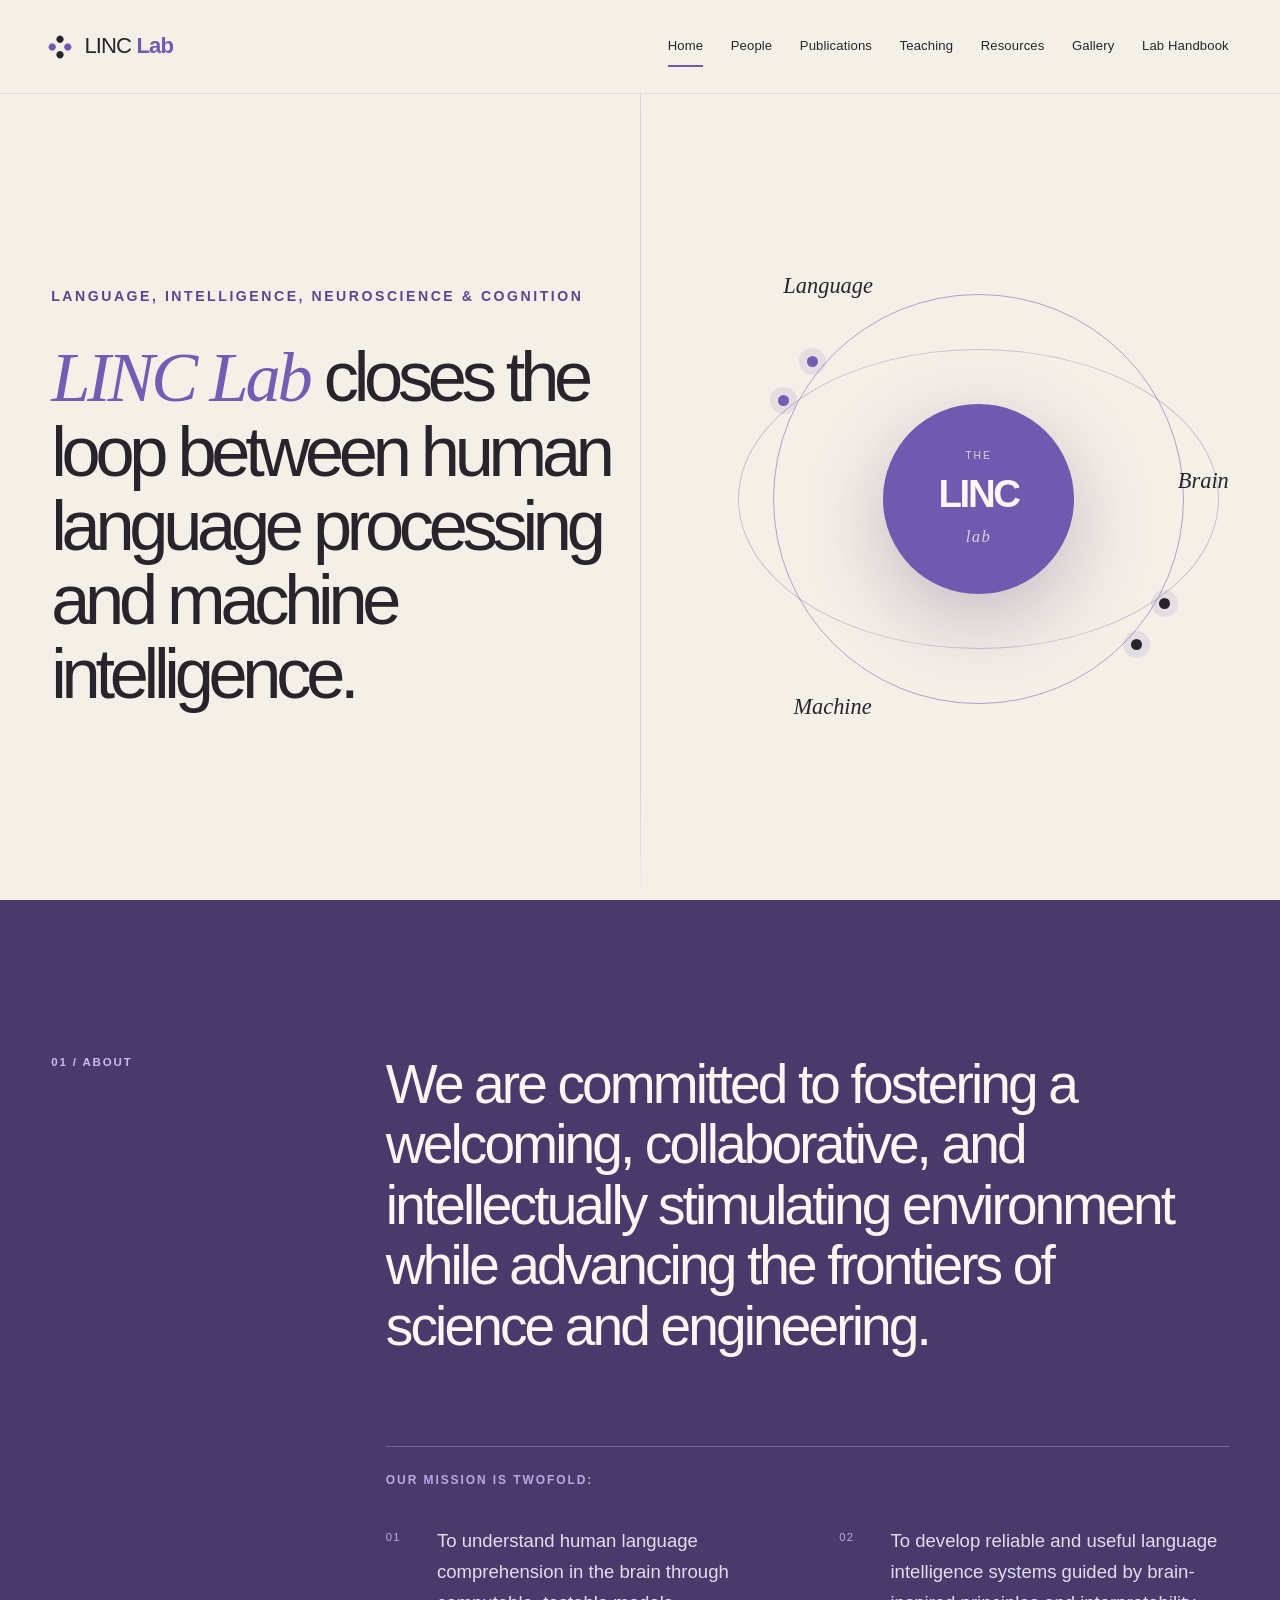
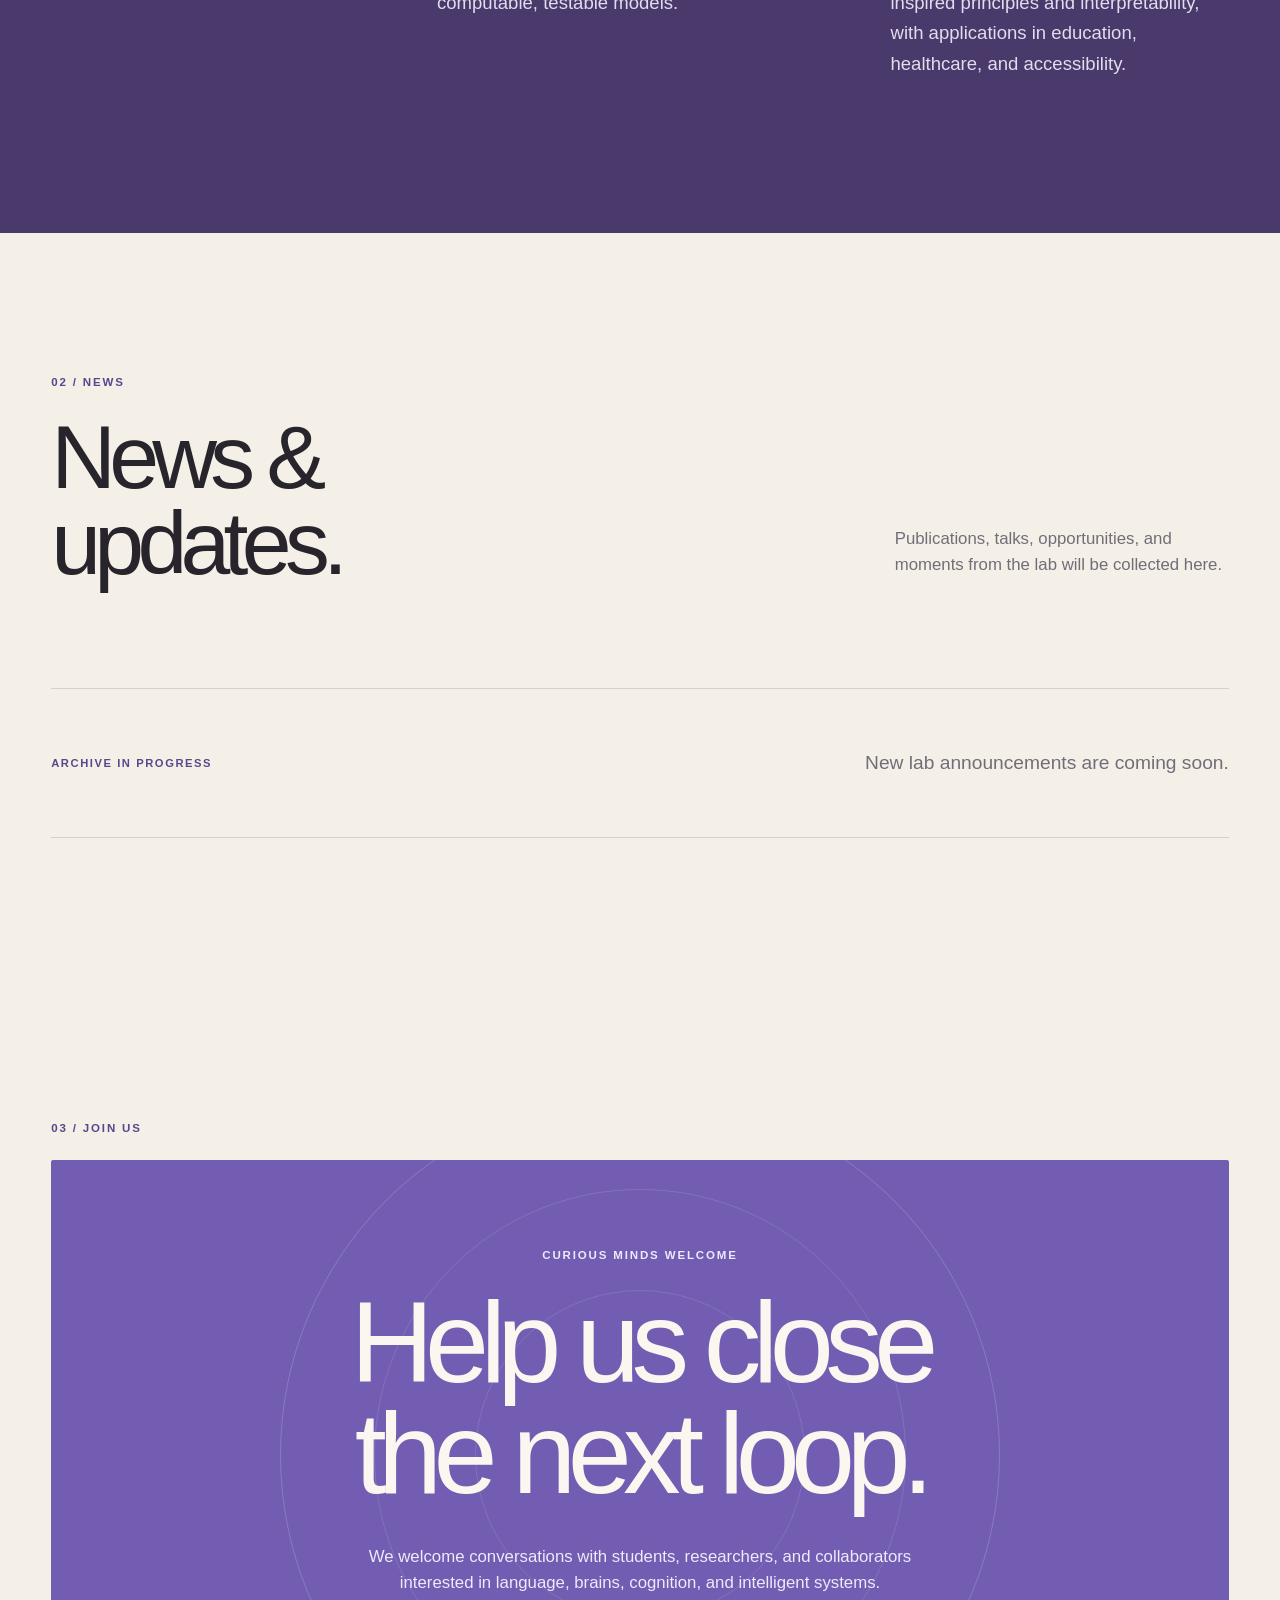
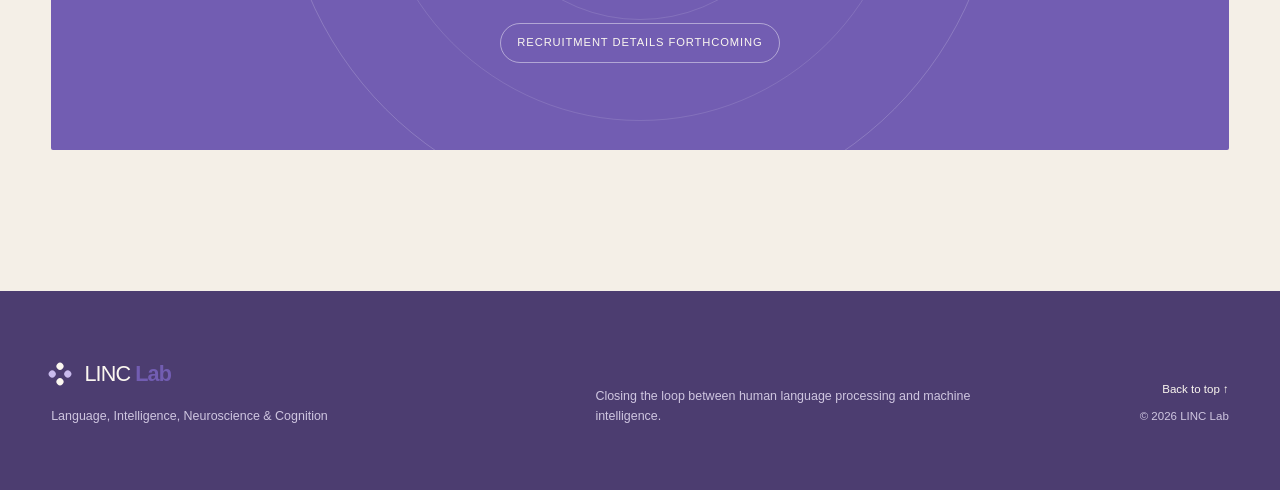
==== index.html @ 44dd1832 "Update navigation, handbook, and lab members" ====
<!doctype html>
<html lang="en" class="no-js">
  <head>
    <meta charset="UTF-8" />
    <meta name="viewport" content="width=device-width, initial-scale=1.0" />
    <meta name="description" content="LINC Lab connects human language processing, neuroscience, cognition, and machine intelligence." />
    <meta name="theme-color" content="#f4efe7" />
    <meta property="og:title" content="LINC Lab" />
    <meta property="og:description" content="Closing the loop between human language processing and machine intelligence." />
    <meta property="og:type" content="website" />
    <meta property="og:image" content="assets/og-linc-lab.png" />
    <meta name="twitter:card" content="summary_large_image" />
    <title>LINC Lab — Language, Intelligence, Neuroscience &amp; Cognition</title>
    <link rel="icon" href="assets/favicon.svg" type="image/svg+xml" />
    <link rel="stylesheet" href="styles.css" />
    <script>document.documentElement.classList.replace("no-js", "js");</script>
    <script src="script.js" defer></script>
  </head>
  <body>
    <a class="skip-link" href="#main">Skip to content</a>

    <header class="site-header" data-header data-theme="light">
      <a class="wordmark" href="index.html" aria-label="LINC Lab home">
        <span class="wordmark-mark" aria-hidden="true"><i></i><i></i><i></i><i></i></span>
        <span>LINC <b>Lab</b></span>
      </a>
      <button class="menu-toggle" type="button" aria-expanded="false" aria-controls="site-nav">
        <span class="sr-only">Toggle navigation</span><span></span><span></span>
      </button>
      <nav id="site-nav" class="site-nav" aria-label="Primary navigation">
        <a href="index.html" aria-current="page">Home</a>
        <a href="people.html">People</a>
        <a href="publications.html">Publications</a>
        <a href="teaching.html">Teaching</a>
        <a href="resources.html">Resources</a>
        <a href="gallery.html">Gallery</a>
        <a class="nav-handbook" href="handbook.html">Lab Handbook</a>
      </nav>
    </header>

    <main id="main" data-nav-theme="light">
      <section id="home" class="hero section-shell" aria-labelledby="hero-title">
        <div class="hero-copy reveal">
          <p class="eyebrow">Language, Intelligence, Neuroscience &amp; Cognition</p>
          <h1 id="hero-title" class="hero-statement">
            <span>LINC Lab</span> closes the loop between human language processing and machine intelligence.
          </h1>
        </div>
        <div class="loop-visual reveal" aria-label="Language, brain, and machine intelligence connected in a continuous loop">
          <div class="loop-orbit loop-orbit-a"></div>
          <div class="loop-orbit loop-orbit-b"></div>
          <div class="loop-core"><span>The</span><strong>LINC</strong><span class="loop-lab">lab</span></div>
          <p class="loop-label loop-language">Language</p>
          <p class="loop-label loop-brain">Brain</p>
          <p class="loop-label loop-machine">Machine</p>
        </div>
      </section>

      <section id="about" class="manifesto" data-nav-theme="dark">
        <div class="section-shell manifesto-grid reveal">
          <p class="section-index">01 / About</p>
          <div class="manifesto-content">
            <p class="display-copy">
              We are committed to fostering a welcoming, collaborative, and intellectually stimulating environment while advancing the frontiers of science and engineering.
            </p>
            <div class="mission-block">
              <p class="mission-kicker">Our mission is twofold:</p>
              <ol class="mission-grid">
                <li><span>01</span><p>To understand human language comprehension in the brain through computable, testable models.</p></li>
                <li><span>02</span><p>To develop reliable and useful language intelligence systems guided by brain-inspired principles and interpretability, with applications in education, healthcare, and accessibility.</p></li>
              </ol>
            </div>
          </div>
        </div>
      </section>

      <section id="news" class="news section-shell" aria-labelledby="news-title">
        <div class="section-heading reveal">
          <div><p class="section-index">02 / News</p><h2 id="news-title">News &amp;<br />updates.</h2></div>
          <p class="section-summary">Publications, talks, opportunities, and moments from the lab will be collected here.</p>
        </div>
        <div class="news-empty reveal">
          <span class="news-status">Archive in progress</span>
          <p>New lab announcements are coming soon.</p>
        </div>
      </section>

      <section id="join" class="join section-shell reveal" aria-labelledby="join-title">
        <p class="section-index">03 / Join us</p>
        <div class="join-panel">
          <div class="join-orbit" aria-hidden="true"></div>
          <p class="eyebrow">Curious minds welcome</p>
          <h2 id="join-title">Help us close<br />the next loop.</h2>
          <p>We welcome conversations with students, researchers, and collaborators interested in language, brains, cognition, and intelligent systems.</p>
          <span class="availability">Recruitment details forthcoming</span>
        </div>
      </section>
    </main>

    <footer class="site-footer" data-nav-theme="dark">
      <div class="section-shell footer-grid">
        <div>
          <a class="wordmark wordmark-footer" href="index.html"><span class="wordmark-mark" aria-hidden="true"><i></i><i></i><i></i><i></i></span><span>LINC <b>Lab</b></span></a>
          <p>Language, Intelligence, Neuroscience &amp; Cognition</p>
        </div>
        <p class="footer-statement">Closing the loop between human language processing and machine intelligence.</p>
        <div class="footer-meta"><a href="#main">Back to top ↑</a><span>© <span id="year"></span> LINC Lab</span></div>
      </div>
    </footer>
  </body>
</html>
---- styles.css ----
:root {
  --paper: #f4efe7;
  --paper-deep: #e8ded1;
  --ink: #28242c;
  --muted: #726d79;
  --terracotta: #725db2;
  --terracotta-dark: #59478d;
  --apricot: #c9bbed;
  --clay: #9b88ce;
  --espresso: #4c3d70;
  --violet: #6f5ab0;
  --violet-deep: #493a6b;
  --violet-soft: #b9a8e2;
  --cream: #fbf7f0;
  --line: rgba(76, 61, 112, 0.18);
  --font-sans: "Aptos", "Segoe UI", "Helvetica Neue", Arial, sans-serif;
  --font-display: "Aptos Display", "Segoe UI", "Helvetica Neue", Arial, sans-serif;
  --font-serif: Iowan Old Style, Baskerville, "Times New Roman", serif;
  --max-width: 1320px;
  --pad: clamp(1.25rem, 4vw, 4rem);
}

* { box-sizing: border-box; }
html { scroll-behavior: smooth; }
body {
  margin: 0;
  background: var(--paper);
  color: var(--ink);
  font-family: var(--font-sans);
  font-size: 16px;
  line-height: 1.55;
  -webkit-font-smoothing: antialiased;
}
body.menu-open { overflow: hidden; }
a { color: inherit; text-decoration: none; }
button { font: inherit; }
img { display: block; max-width: 100%; }
.sr-only {
  position: absolute;
  width: 1px;
  height: 1px;
  padding: 0;
  margin: -1px;
  overflow: hidden;
  clip: rect(0, 0, 0, 0);
  white-space: nowrap;
  border: 0;
}
.skip-link {
  position: fixed;
  top: 0.75rem;
  left: 0.75rem;
  z-index: 100;
  padding: 0.7rem 1rem;
  background: var(--ink);
  color: var(--cream);
  transform: translateY(-150%);
  transition: transform 180ms ease;
}
.skip-link:focus { transform: translateY(0); }
.section-shell {
  width: min(100%, var(--max-width));
  margin-inline: auto;
  padding-inline: var(--pad);
}

.site-header {
  position: fixed;
  inset: 0 0 auto;
  z-index: 50;
  display: flex;
  align-items: center;
  justify-content: space-between;
  height: 82px;
  padding-inline: var(--pad);
  transition: background 250ms ease, border-color 250ms ease, height 250ms ease;
  border-bottom: 1px solid transparent;
}
.site-header.scrolled {
  height: 68px;
  background: rgba(244, 239, 231, 0.92);
  border-color: var(--line);
  backdrop-filter: blur(18px);
}
.wordmark {
  display: inline-flex;
  align-items: center;
  gap: 0.95rem;
  font-family: var(--font-display);
  font-size: 1.35rem;
  letter-spacing: -0.04em;
}
.wordmark b { color: var(--terracotta); font-weight: 600; }
.wordmark-mark {
  display: grid;
  grid-template-columns: repeat(2, 7px);
  grid-template-rows: repeat(2, 7px);
  gap: 4px;
  transform: rotate(45deg);
}
.wordmark-mark i { display: block; border-radius: 50%; background: var(--ink); }
.wordmark-mark i:nth-child(2), .wordmark-mark i:nth-child(3) { background: var(--terracotta); }
.site-nav { display: flex; align-items: center; gap: clamp(1.5rem, 3vw, 3rem); }
.site-nav a {
  position: relative;
  font-size: 0.82rem;
  font-weight: 500;
  letter-spacing: 0.05em;
}
.site-nav a::after {
  content: "";
  position: absolute;
  right: 0;
  bottom: -0.35rem;
  left: 0;
  height: 1px;
  background: var(--terracotta);
  transform: scaleX(0);
  transform-origin: right;
  transition: transform 220ms ease;
}
.site-nav a:hover::after, .site-nav a:focus-visible::after { transform: scaleX(1); transform-origin: left; }
.menu-toggle { display: none; }

.hero {
  position: relative;
  min-height: min(940px, 100svh);
  padding-top: clamp(9rem, 18vh, 12rem);
  padding-bottom: 4rem;
  display: grid;
  grid-template-columns: minmax(0, 1.08fr) minmax(340px, 0.92fr);
  grid-template-rows: 1fr;
  column-gap: clamp(3rem, 7vw, 8rem);
  align-items: center;
  overflow: hidden;
}
.hero::before {
  content: "";
  position: absolute;
  inset: 0 auto 0 50%;
  width: 1px;
  background: linear-gradient(transparent, var(--line) 14%, var(--line) 86%, transparent);
}
.eyebrow, .section-index {
  margin: 0 0 1.5rem;
  color: var(--terracotta-dark);
  font-family: var(--font-display);
  font-size: 0.72rem;
  font-weight: 600;
  letter-spacing: 0.16em;
  line-height: 1.4;
  text-transform: uppercase;
}
.hero h1, .section-heading h2, .join h2 {
  margin: 0;
  font-family: var(--font-display);
  font-weight: 500;
  letter-spacing: -0.075em;
  line-height: 0.96;
}
.hero .eyebrow {
  max-width: 760px;
  margin-bottom: 2.1rem;
  font-size: clamp(0.82rem, 1.1vw, 0.98rem);
  letter-spacing: 0.18em;
}
.hero h1 {
  max-width: 780px;
  font-size: clamp(2.8rem, 5.5vw, 5.6rem);
  line-height: 1.05;
}
.hero h1 span {
  color: var(--terracotta);
  font-family: var(--font-serif);
  font-weight: 400;
  font-style: italic;
  letter-spacing: -0.045em;
}
.button {
  display: inline-flex;
  align-items: center;
  justify-content: center;
  min-height: 52px;
  padding: 0.85rem 1.35rem;
  border-radius: 100px;
  font-size: 0.84rem;
  font-weight: 600;
  transition: transform 200ms ease, background 200ms ease;
}
.button-primary { background: var(--ink); color: var(--cream); }
.button-primary:hover { background: var(--terracotta-dark); transform: translateY(-2px); }

.loop-visual {
  position: relative;
  aspect-ratio: 1;
  width: min(100%, 570px);
  justify-self: center;
}
.loop-orbit {
  position: absolute;
  inset: 9%;
  border: 1px solid rgba(140, 64, 41, 0.45);
  border-radius: 50%;
}
.loop-orbit-a { border-color: rgba(111, 90, 176, 0.52); animation: orbit-a 18s linear infinite; }
.loop-orbit-b { inset: 20% 2%; border-color: rgba(89, 71, 141, 0.28); animation: orbit-b 22s linear infinite; }
.loop-orbit::before, .loop-orbit::after {
  content: "";
  position: absolute;
  width: 11px;
  height: 11px;
  border-radius: 50%;
  background: var(--terracotta);
  box-shadow: 0 0 0 8px rgba(114, 93, 178, 0.12);
}
.loop-orbit::before { top: 15%; left: 8%; }
.loop-orbit::after { right: 10%; bottom: 13%; background: var(--ink); }
.loop-core {
  position: absolute;
  inset: 31%;
  z-index: 2;
  display: flex;
  flex-direction: column;
  align-items: center;
  justify-content: center;
  border-radius: 50%;
  background: var(--violet);
  color: var(--cream);
  box-shadow: 0 25px 80px rgba(75, 57, 116, 0.28);
}
.loop-core span { font-size: 0.65rem; letter-spacing: 0.18em; text-transform: uppercase; opacity: 0.75; }
.loop-core strong { font-family: var(--font-display); font-size: clamp(1.5rem, 3vw, 2.6rem); letter-spacing: -0.06em; }
.loop-core .loop-lab { font-family: var(--font-serif); font-size: clamp(0.8rem, 1.4vw, 1.05rem); font-style: italic; letter-spacing: 0.08em; text-transform: none; }
.loop-label { position: absolute; margin: 0; font-family: var(--font-serif); font-style: italic; font-size: clamp(1rem, 1.8vw, 1.4rem); }
.loop-language { top: 4%; left: 11%; }
.loop-brain { right: 0; top: 43%; }
.loop-machine { bottom: 5%; left: 13%; }
@keyframes orbit-a { to { transform: rotate(360deg); } }
@keyframes orbit-b { from { transform: rotate(40deg); } to { transform: rotate(-320deg); } }

.manifesto { padding-block: clamp(7rem, 12vw, 12rem); background: var(--violet-deep); color: var(--cream); }
.manifesto-grid { display: grid; grid-template-columns: minmax(170px, 0.34fr) 1fr; gap: 3rem; }
.manifesto .section-index { color: var(--apricot); }
.display-copy {
  max-width: 1080px;
  margin: 0;
  font-family: var(--font-display);
  font-size: clamp(2.2rem, 4.3vw, 4.35rem);
  font-weight: 400;
  letter-spacing: -0.052em;
  line-height: 1.1;
}
.mission-block {
  max-width: 1080px;
  margin-top: clamp(4rem, 7vw, 6.5rem);
  padding-top: 1.5rem;
  border-top: 1px solid rgba(251, 247, 240, 0.24);
}
.mission-kicker {
  margin: 0 0 2.3rem;
  color: var(--violet-soft);
  font-size: 0.75rem;
  font-weight: 600;
  letter-spacing: 0.16em;
  text-transform: uppercase;
}
.mission-grid {
  display: grid;
  grid-template-columns: repeat(2, minmax(0, 1fr));
  gap: clamp(2rem, 5vw, 5.5rem);
  margin: 0;
  padding: 0;
  list-style: none;
}
.mission-grid li { display: grid; grid-template-columns: 2.5rem 1fr; gap: 0.7rem; align-items: start; }
.mission-grid li > span { padding-top: 0.15rem; color: var(--violet-soft); font-size: 0.7rem; letter-spacing: 0.12em; }
.mission-grid p { margin: 0; color: #e2dced; font-size: clamp(1rem, 1.45vw, 1.22rem); line-height: 1.65; }

.research { padding-block: clamp(7rem, 11vw, 11rem); }
.section-heading {
  display: grid;
  grid-template-columns: 1fr minmax(280px, 0.42fr);
  gap: 3rem;
  align-items: end;
  margin-bottom: clamp(4rem, 8vw, 7rem);
}
.section-heading h2 { font-size: clamp(3.4rem, 7vw, 7rem); }
.section-summary { max-width: 430px; margin: 0 0 0.5rem; color: var(--muted); font-size: 1.05rem; }
.research-list { border-top: 1px solid var(--line); }
.research-item {
  display: grid;
  grid-template-columns: 50px minmax(150px, 0.42fr) 1fr;
  gap: clamp(1rem, 4vw, 4rem);
  min-height: 280px;
  padding-block: 3.2rem;
  border-bottom: 1px solid var(--line);
  align-items: center;
}
.research-number { align-self: start; color: var(--terracotta-dark); font-size: 0.68rem; }
.research-item h3 { margin: 0 0 1rem; font: 500 clamp(1.8rem, 3.5vw, 3.4rem)/1.1 var(--font-display); letter-spacing: -0.05em; }
.research-item p { max-width: 570px; margin: 0; color: var(--muted); font-size: 1rem; }
.research-item ul { display: flex; flex-wrap: wrap; gap: 0.55rem; margin: 1.5rem 0 0; padding: 0; list-style: none; }
.research-item li { padding: 0.5rem 0.75rem; border: 1px solid var(--line); border-radius: 100px; color: var(--muted); font-size: 0.72rem; }
.research-symbol { position: relative; width: 145px; aspect-ratio: 1; }
.research-symbol i { position: absolute; display: block; }
.symbol-language i { left: 18%; width: 64%; height: 23%; border: 1px solid var(--terracotta); border-radius: 100%; }
.symbol-language i:nth-child(1) { top: 14%; }
.symbol-language i:nth-child(2) { top: 39%; transform: translateX(14%); border-color: var(--ink); }
.symbol-language i:nth-child(3) { top: 64%; transform: translateX(-8%); border-color: var(--clay); }
.symbol-brain i { border: 1px solid var(--terracotta); border-radius: 50%; }
.symbol-brain i:nth-child(1) { inset: 12% 31%; }
.symbol-brain i:nth-child(2) { inset: 31% 12%; border-color: var(--ink); }
.symbol-brain i:nth-child(3) { inset: 20%; border-color: var(--clay); transform: rotate(45deg); }
.symbol-machine i { width: 15px; height: 15px; background: var(--terracotta); border-radius: 50%; box-shadow: 0 0 0 8px rgba(114, 93, 178, 0.12); }
.symbol-machine i:nth-child(1) { top: 14%; left: 43%; }
.symbol-machine i:nth-child(2) { left: 15%; bottom: 21%; background: var(--ink); }
.symbol-machine i:nth-child(3) { right: 13%; bottom: 14%; background: var(--clay); }
.symbol-machine::before, .symbol-machine::after { content: ""; position: absolute; height: 1px; width: 67%; top: 49%; left: 17%; background: var(--line); transform: rotate(55deg); }
.symbol-machine::after { transform: rotate(-57deg); }

.people { padding-block: clamp(7rem, 11vw, 11rem); background: var(--espresso); color: var(--cream); }
.section-heading-light .section-index { color: var(--apricot); }
.section-heading-light .section-summary { color: #d1c8e3; }
.member-groups { display: grid; gap: clamp(4.5rem, 8vw, 7.5rem); }
.member-group-heading {
  display: flex;
  align-items: baseline;
  justify-content: space-between;
  margin-bottom: 1.5rem;
  padding-bottom: 0.9rem;
  border-bottom: 1px solid rgba(251,247,240,0.22);
}
.member-group-heading h3 {
  margin: 0;
  font: 500 clamp(1.5rem, 2.7vw, 2.3rem)/1.1 var(--font-display);
  letter-spacing: -0.045em;
}
.member-group-heading span {
  color: var(--apricot);
  font-size: 0.68rem;
  letter-spacing: 0.14em;
}
.member-grid { display: grid; grid-template-columns: repeat(12, 1fr); gap: clamp(1rem, 2vw, 1.8rem); }
.member-card { grid-column: span 4; min-width: 0; }
.member-image {
  position: relative;
  aspect-ratio: 4 / 5;
  overflow: hidden;
  background: #5c4d7c;
}
.member-image::after { content: ""; position: absolute; inset: 0; background: linear-gradient(180deg, transparent 65%, rgba(47, 35, 70, 0.34)); pointer-events: none; }
.member-image img { width: 100%; height: 100%; object-fit: cover; filter: saturate(0.72) sepia(0.09); transition: transform 550ms cubic-bezier(.2,.7,.2,1), filter 350ms ease; }
.member-card:hover img { transform: scale(1.025); filter: saturate(0.92); }
.member-info { display: grid; grid-template-columns: 1fr auto; gap: 1rem; align-items: start; padding: 1.2rem 0 2rem; border-bottom: 1px solid rgba(251,247,240,0.18); }
.member-info h3 { margin: 0; font: 500 clamp(1.3rem, 2.2vw, 1.8rem)/1.2 var(--font-display); letter-spacing: -0.04em; }
.member-info p { margin: 0.3rem 0 0; color: #d1c8e3; font-size: 0.78rem; }
.profile-link {
  display: grid;
  place-items: center;
  width: 38px;
  height: 38px;
  border: 1px solid rgba(251,247,240,0.32);
  border-radius: 50%;
  color: var(--apricot);
  transition: background 200ms ease, color 200ms ease, transform 200ms ease;
}
.profile-link:hover { background: var(--cream); color: var(--espresso); transform: translateY(-2px); }
.profile-status { align-self: center; color: #b0a3c8; font-size: 0.62rem; letter-spacing: 0.08em; text-transform: uppercase; }
.noscript-note { margin: 2rem 0 0; color: #d1c8e3; }

.join { padding-block: clamp(7rem, 11vw, 11rem); }
.join-panel {
  position: relative;
  min-height: 590px;
  display: flex;
  flex-direction: column;
  align-items: center;
  justify-content: center;
  overflow: hidden;
  padding: 4rem var(--pad);
  border-radius: 2px;
  background: var(--terracotta);
  color: var(--cream);
  text-align: center;
}
.join-panel .eyebrow { color: #eee9fb; }
.join h2 { position: relative; z-index: 1; font-size: clamp(4rem, 9vw, 8.5rem); }
.join-panel > p:not(.eyebrow) { position: relative; z-index: 1; max-width: 610px; margin: 2.2rem 0 1.7rem; color: #eee9fb; font-size: 1.05rem; }
.availability { position: relative; z-index: 1; padding: 0.65rem 1rem; border: 1px solid rgba(255,255,255,0.45); border-radius: 100px; font-size: 0.7rem; letter-spacing: 0.08em; text-transform: uppercase; }
.join-orbit { position: absolute; width: min(74vw, 720px); aspect-ratio: 1; border: 1px solid rgba(255,255,255,0.18); border-radius: 50%; }
.join-orbit::before, .join-orbit::after { content: ""; position: absolute; border: 1px solid rgba(255,255,255,0.12); border-radius: 50%; }
.join-orbit::before { inset: 13%; }
.join-orbit::after { inset: 27%; }

.site-footer { padding-block: 4rem; background: var(--espresso); color: var(--cream); }
.footer-grid { display: grid; grid-template-columns: 1fr 1fr auto; gap: 3rem; align-items: end; }
.wordmark-footer { margin-bottom: 1rem; }
.wordmark-footer .wordmark-mark i { background: var(--cream); }
.wordmark-footer .wordmark-mark i:nth-child(2), .wordmark-footer .wordmark-mark i:nth-child(3) { background: var(--apricot); }
.footer-grid p { margin: 0; color: #cfc6e0; font-size: 0.78rem; }
.footer-statement { max-width: 390px; }
.footer-meta { display: flex; flex-direction: column; gap: 0.55rem; align-items: flex-end; color: #cfc6e0; font-size: 0.72rem; }
.footer-meta a { color: var(--cream); }

.js .reveal { opacity: 0; transform: translateY(28px); transition: opacity 700ms ease, transform 700ms cubic-bezier(.2,.7,.2,1); }
.js .reveal.visible { opacity: 1; transform: translateY(0); }

@media (max-width: 960px) {
  .hero { grid-template-columns: 1fr; grid-template-rows: auto auto; gap: 3rem; min-height: auto; padding-top: 9rem; }
  .hero::before { display: none; }
  .loop-visual { width: min(80vw, 540px); }
  .manifesto-grid { grid-template-columns: 1fr; }
  .section-heading { grid-template-columns: 1fr; align-items: start; }
  .research-item { grid-template-columns: 40px 145px 1fr; }
  .member-card { grid-column: span 6; }
  .footer-grid { grid-template-columns: 1fr 1fr; }
  .footer-meta { grid-column: 2; }
}

@media (max-width: 700px) {
  .site-header { height: 68px; }
  .menu-toggle {
    z-index: 3;
    display: flex;
    flex-direction: column;
    justify-content: center;
    gap: 6px;
    width: 42px;
    height: 42px;
    padding: 0;
    border: 0;
    background: transparent;
  }
  .menu-toggle > span:not(.sr-only) { display: block; width: 23px; height: 1px; margin-inline: auto; background: currentColor; transition: transform 220ms ease; }
  .menu-toggle[aria-expanded="true"] > span:nth-child(2) { transform: translateY(3.5px) rotate(45deg); }
  .menu-toggle[aria-expanded="true"] > span:nth-child(3) { transform: translateY(-3.5px) rotate(-45deg); }
  .site-nav {
    position: fixed;
    inset: 0;
    display: flex;
    flex-direction: column;
    align-items: flex-start;
    justify-content: center;
    gap: 1.2rem;
    padding: 5rem var(--pad);
    background: var(--paper);
    transform: translateY(-105%);
    transition: transform 300ms cubic-bezier(.2,.7,.2,1);
  }
  .site-nav.open { transform: translateY(0); }
  .site-nav a { font: 500 clamp(2.7rem, 13vw, 4.5rem)/1 var(--font-display); letter-spacing: -0.06em; }
  .hero h1 { font-size: clamp(2.6rem, 11vw, 4.7rem); }
  .loop-visual { width: 92vw; transform: translateX(-4vw); }
  .display-copy { font-size: clamp(2.35rem, 11vw, 4rem); }
  .mission-grid { grid-template-columns: 1fr; }
  .section-heading h2 { font-size: clamp(3.1rem, 14vw, 5rem); }
  .research-item { grid-template-columns: 34px 1fr; padding-block: 2.5rem; }
  .research-symbol { grid-column: 2; width: 110px; }
  .research-item > div:last-child { grid-column: 2; }
  .member-card { grid-column: span 12; }
  .join-panel { min-height: 520px; margin-inline: calc(var(--pad) * -0.35); }
  .join h2 { font-size: clamp(3.5rem, 17vw, 6rem); }
  .footer-grid { grid-template-columns: 1fr; align-items: start; }
  .footer-meta { grid-column: 1; align-items: flex-start; }
}

@media (prefers-reduced-motion: reduce) {
  html { scroll-behavior: auto; }
  *, *::before, *::after { animation-duration: 0.01ms !important; animation-iteration-count: 1 !important; transition-duration: 0.01ms !important; }
  .reveal { opacity: 1; transform: none; }
}

/* Multi-page navigation and inner pages */
.site-header {
  --header-surface: rgba(244, 239, 231, 0.86);
  --header-surface-solid: var(--paper);
  --header-text: var(--ink);
  --header-accent: var(--violet);
  height: 94px;
  background: var(--header-surface);
  color: var(--header-text);
  border-bottom: 1px solid rgba(76, 61, 112, 0.1);
  backdrop-filter: blur(18px) saturate(1.12);
  -webkit-backdrop-filter: blur(18px) saturate(1.12);
}
.site-header.scrolled {
  height: 78px;
  background: color-mix(in srgb, var(--header-surface-solid) 94%, transparent);
  border-color: rgba(76, 61, 112, 0.15);
}
.site-header[data-theme="dark"] {
  --header-surface: rgba(73, 58, 107, 0.88);
  --header-surface-solid: var(--violet-deep);
  --header-text: var(--cream);
  --header-accent: var(--violet-soft);
  border-color: rgba(251, 247, 240, 0.14);
}
.site-header[data-theme="dark"].scrolled {
  border-color: rgba(251, 247, 240, 0.18);
}
.site-header .wordmark { flex: 0 0 auto; color: var(--header-text); font-size: 1.38rem; }
.site-header .wordmark b { color: var(--header-accent); }
.site-header .wordmark-mark i { background: var(--header-text); }
.site-header .wordmark-mark i:nth-child(2),
.site-header .wordmark-mark i:nth-child(3) { background: var(--header-accent); }
.site-header .site-nav { gap: clamp(1.25rem, 2.15vw, 2.6rem); }
.site-header .site-nav a {
  padding: 1.05rem 0;
  color: var(--header-text);
  font-size: clamp(0.82rem, 1vw, 1rem);
  font-weight: 500;
  letter-spacing: 0.01em;
  white-space: nowrap;
}
.site-header .site-nav a::after {
  bottom: 0.42rem;
  height: 2px;
  background: var(--header-accent);
}
.site-header .site-nav a[aria-current="page"]::after { transform: scaleX(1); }
.site-header .site-nav .nav-handbook {
  margin-left: 0;
  padding-left: 0;
  border: 0;
  color: var(--header-text);
}

.news { padding-block: clamp(7rem, 11vw, 11rem); }
.news-empty,
.page-empty {
  display: flex;
  align-items: center;
  justify-content: space-between;
  gap: 2rem;
  min-height: 150px;
  padding: 2.2rem 0;
  border-top: 1px solid var(--line);
  border-bottom: 1px solid var(--line);
}
.news-empty p,
.page-empty p { max-width: 520px; margin: 0; color: var(--muted); font-size: clamp(1rem, 1.5vw, 1.2rem); }
.news-status,
.page-empty > span {
  color: var(--terracotta-dark);
  font-size: 0.7rem;
  font-weight: 600;
  letter-spacing: 0.14em;
  text-transform: uppercase;
}

.inner-page {
  min-height: calc(100svh - 250px);
  padding-top: 94px;
  background: var(--paper);
}
.page-hero {
  padding-top: clamp(6.5rem, 10vw, 10rem);
  padding-bottom: clamp(4.5rem, 7vw, 7rem);
  text-align: center;
}
.page-kicker {
  margin: 0 0 1.4rem;
  color: var(--terracotta-dark);
  font-size: 0.7rem;
  font-weight: 600;
  letter-spacing: 0.16em;
  text-transform: uppercase;
}
.page-hero h1,
.subpage-heading h2 {
  margin: 0;
  font-family: var(--font-display);
  font-weight: 400;
  letter-spacing: -0.065em;
  line-height: 1;
}
.page-hero h1 { font-size: clamp(3.8rem, 7.5vw, 7.4rem); }
.page-hero > p:last-child { max-width: 680px; margin: 2rem auto 0; color: var(--muted); font-size: clamp(1rem, 1.45vw, 1.2rem); }
.placeholder-section { min-height: 390px; padding-bottom: clamp(7rem, 11vw, 11rem); }

.people-section { padding-bottom: clamp(7rem, 10vw, 10rem); }
.people-card-grid { display: grid; grid-template-columns: repeat(3, minmax(0, 1fr)); gap: clamp(1.25rem, 2.4vw, 2.5rem); }
.person-card {
  display: flex;
  flex-direction: column;
  min-height: 570px;
  padding: clamp(2.4rem, 3.5vw, 3.8rem) clamp(1.5rem, 2.6vw, 2.8rem);
  background: #fff;
  border: 1px solid rgba(76, 61, 112, 0.08);
  box-shadow: 0 18px 45px rgba(46, 36, 66, 0.055);
  text-align: center;
}
.person-portrait {
  width: clamp(145px, 13vw, 180px);
  aspect-ratio: 4 / 5;
  margin: 0 auto 2.4rem;
  padding: 6px;
  overflow: hidden;
  border: 1px solid rgba(76, 61, 112, 0.14);
  background: #f1eef6;
}
.person-portrait img { width: 100%; height: 100%; object-fit: cover; filter: saturate(0.82); transition: transform 400ms ease, filter 250ms ease; }
.person-card:hover .person-portrait img { transform: scale(1.025); filter: saturate(1); }
.person-body { display: flex; flex: 1; flex-direction: column; align-items: center; }
.person-body h3 { margin: 0; font: 600 clamp(1.35rem, 2vw, 1.75rem)/1.2 var(--font-display); letter-spacing: -0.035em; }
.person-body h3 a:hover { color: var(--terracotta-dark); }
.person-role { margin: 0.7rem 0 0; color: var(--muted); font-size: 0.92rem; }
.person-research {
  width: 100%;
  min-height: 112px;
  margin: 2rem 0;
  padding: 1.5rem 0;
  border-top: 1px solid var(--line);
  border-bottom: 1px solid var(--line);
}
.person-research span { color: var(--terracotta-dark); font-size: 0.62rem; font-weight: 600; letter-spacing: 0.13em; text-transform: uppercase; }
.person-research p { margin: 0.65rem 0 0; color: var(--muted); font-size: 0.88rem; line-height: 1.55; }
.person-profile { margin-top: auto; color: var(--terracotta-dark); font-size: 0.76rem; font-weight: 600; letter-spacing: 0.04em; }
.person-profile span { padding-left: 0.2rem; }
.person-profile-muted { color: #9d98a4; }
.alumni-section { padding-top: clamp(6rem, 9vw, 9rem); padding-bottom: clamp(7rem, 11vw, 11rem); border-top: 1px solid var(--line); }
.subpage-heading { margin-bottom: 3rem; }
.subpage-heading h2 { font-size: clamp(3.2rem, 6vw, 6rem); }
.alumni-section .page-empty { min-height: 180px; }

.handbook-page { overflow: clip; }
.handbook-hero {
  display: grid;
  grid-template-columns: minmax(0, 1fr) minmax(310px, 0.48fr);
  column-gap: clamp(3rem, 8vw, 8rem);
  align-items: end;
  padding-bottom: clamp(5rem, 9vw, 9rem);
  text-align: left;
}
.handbook-hero .page-kicker { grid-column: 1 / -1; }
.handbook-hero h1 { font-size: clamp(4.8rem, 10.4vw, 10rem); line-height: 0.78; }
.handbook-hero > p:last-child {
  max-width: 430px;
  margin: 0 0 0.55rem;
  color: var(--muted);
  font-size: clamp(1.05rem, 1.55vw, 1.28rem);
}
.handbook-layout {
  display: grid;
  grid-template-columns: minmax(210px, 0.28fr) minmax(0, 1fr);
  gap: clamp(3rem, 8vw, 8.5rem);
  align-items: start;
  padding-bottom: clamp(8rem, 13vw, 13rem);
}
.handbook-toc {
  position: sticky;
  top: 110px;
  padding-top: 1.3rem;
  border-top: 1px solid var(--line);
}
.handbook-toc > p,
.handbook-label,
.requirement-kicker,
.graduation-line > span {
  margin: 0;
  color: var(--terracotta-dark);
  font-size: 0.66rem;
  font-weight: 700;
  letter-spacing: 0.14em;
  text-transform: uppercase;
}
.handbook-toc nav { display: grid; margin-top: 1.1rem; }
.handbook-toc a {
  display: grid;
  grid-template-columns: 2rem 1fr;
  gap: 0.45rem;
  padding: 0.8rem 0;
  border-bottom: 1px solid rgba(76, 61, 112, 0.11);
  color: var(--muted);
  font-size: 0.79rem;
  line-height: 1.35;
  transition: color 180ms ease, padding-left 180ms ease;
}
.handbook-toc a span { color: var(--violet); font-size: 0.62rem; letter-spacing: 0.1em; }
.handbook-toc a:hover,
.handbook-toc a:focus-visible { padding-left: 0.35rem; color: var(--ink); }
.handbook-content { min-width: 0; }
.handbook-section {
  padding: clamp(1.8rem, 3vw, 2.6rem) 0 clamp(6rem, 9vw, 9rem);
  border-top: 1px solid var(--line);
  scroll-margin-top: 110px;
}
.handbook-section + .handbook-section { padding-top: clamp(5rem, 8vw, 8rem); }
.handbook-section-heading {
  display: grid;
  grid-template-columns: 3.25rem 1fr;
  gap: 1rem;
  align-items: start;
  margin-bottom: clamp(3rem, 6vw, 5.5rem);
}
.handbook-section-heading > span {
  padding-top: 0.65rem;
  color: var(--violet);
  font-size: 0.68rem;
  font-weight: 700;
  letter-spacing: 0.12em;
}
.handbook-section-heading h2 {
  margin: 0;
  font: 400 clamp(2.85rem, 5.4vw, 5.7rem)/0.94 var(--font-display);
  letter-spacing: -0.065em;
}
.handbook-lede {
  margin: 0 0 clamp(4rem, 7vw, 6rem) 4.25rem;
  color: #4f4956;
  font: 400 clamp(1.25rem, 2vw, 1.65rem)/1.58 var(--font-serif);
}
.handbook-subsection {
  margin-left: 4.25rem;
  padding-top: 2rem;
  border-top: 1px solid rgba(76, 61, 112, 0.14);
}
.handbook-subsection + .handbook-subsection { margin-top: clamp(3.5rem, 6vw, 5.5rem); }
.handbook-subsection > p:not(.handbook-label, .channel-line) {
  max-width: 850px;
  margin: 1.45rem 0 0;
  color: var(--muted);
  font-size: 1rem;
  line-height: 1.78;
}
.handbook-mission-list {
  display: grid;
  grid-template-columns: repeat(2, minmax(0, 1fr));
  gap: 1rem;
  margin: 2rem 0;
  padding: 0;
  list-style: none;
}
.handbook-mission-list li {
  min-height: 230px;
  padding: 1.65rem;
  border-radius: 2px;
  background: var(--violet-deep);
  color: var(--cream);
}
.handbook-mission-list li > span { color: var(--violet-soft); font-size: 0.65rem; letter-spacing: 0.14em; }
.handbook-mission-list p { margin: 2.5rem 0 0; font-size: clamp(1.02rem, 1.5vw, 1.2rem); line-height: 1.55; }
.value-grid {
  display: grid;
  grid-template-columns: repeat(2, minmax(0, 1fr));
  margin: 1.6rem 0 0;
  padding: 0;
  border-top: 1px solid var(--line);
  list-style: none;
}
.value-grid li {
  display: flex;
  flex-direction: column;
  min-height: 190px;
  padding: 1.6rem 1.4rem 1.6rem 0;
  border-bottom: 1px solid var(--line);
}
.value-grid li:nth-child(odd) { padding-right: 2rem; border-right: 1px solid var(--line); }
.value-grid li:nth-child(even) { padding-left: 2rem; }
.value-grid li:last-child { grid-column: 1 / -1; min-height: 0; border-right: 0; }
.value-grid strong { font: 500 1.12rem/1.35 var(--font-display); }
.value-grid span { margin-top: 0.8rem; color: var(--muted); font-size: 0.9rem; line-height: 1.65; }
.handbook-list {
  display: grid;
  gap: 0;
  margin: 1.4rem 0 0;
  padding: 0;
  list-style: none;
  counter-reset: handbook-item;
}
.handbook-list li {
  position: relative;
  padding: 1.35rem 0 1.35rem 3.2rem;
  border-bottom: 1px solid rgba(76, 61, 112, 0.12);
  color: var(--muted);
  line-height: 1.7;
  counter-increment: handbook-item;
}
.handbook-list li::before {
  content: counter(handbook-item, decimal-leading-zero);
  position: absolute;
  top: 1.55rem;
  left: 0;
  color: var(--violet);
  font-size: 0.62rem;
  font-weight: 700;
  letter-spacing: 0.1em;
}
.handbook-list strong { color: var(--ink); font-weight: 600; }
.handbook-note {
  display: block;
  margin-top: 0.75rem;
  padding-left: 1rem;
  border-left: 2px solid var(--violet-soft);
  color: var(--terracotta-dark);
  font-size: 0.86rem;
}
.handbook-policy-grid {
  display: grid;
  grid-template-columns: repeat(2, minmax(0, 1fr));
  gap: 1px;
  margin-top: 1.5rem;
  background: var(--line);
  border: 1px solid var(--line);
}
.handbook-policy-grid > div { padding: 1.7rem; background: #f8f4ee; }
.handbook-policy-grid > div > span { color: var(--violet); font-size: 0.68rem; font-weight: 700; letter-spacing: 0.12em; text-transform: uppercase; }
.handbook-policy-grid p { margin: 1rem 0 0; color: var(--muted); line-height: 1.68; }
.handbook-reference { color: var(--ink); font-weight: 600; }
.channel-line { display: flex; flex-wrap: wrap; gap: 0.65rem; margin: 1.5rem 0 0; }
.channel-line span { padding: 0.65rem 1rem; border: 1px solid var(--line); border-radius: 100px; color: var(--terracotta-dark); font-size: 0.85rem; }
.handbook-list-compact { margin-left: 4.25rem; }
.requirement-card {
  margin-top: 1.5rem;
  padding: clamp(2rem, 4vw, 3.5rem);
  background: var(--violet-deep);
  color: var(--cream);
}
.requirement-card .requirement-kicker { color: var(--violet-soft); }
.requirement-card h3 { margin: 0.9rem 0 1.8rem; font: 400 clamp(2.1rem, 4vw, 3.8rem)/1 var(--font-display); letter-spacing: -0.055em; }
.requirement-card p { margin: 0; color: #e4deed; line-height: 1.72; }
.requirement-card ul { margin: 1.3rem 0; padding-left: 1.25rem; color: #f3eef8; }
.requirement-card li { margin: 0.55rem 0; padding-left: 0.35rem; }
.graduation-line {
  display: grid;
  grid-template-columns: minmax(190px, 0.34fr) 1fr;
  gap: 2rem;
  margin-top: 1px;
  padding: 1.7rem;
  background: #e9e1f5;
}
.graduation-line p { margin: 0; color: var(--ink); line-height: 1.55; }

@media (max-width: 1120px) {
  .site-header .menu-toggle {
    z-index: 3;
    display: flex;
    flex-direction: column;
    justify-content: center;
    gap: 6px;
    width: 42px;
    height: 42px;
    padding: 0;
    border: 0;
    background: transparent;
    color: var(--header-text);
  }
  .site-header .menu-toggle > span:not(.sr-only) { display: block; width: 23px; height: 1px; margin-inline: auto; background: currentColor; transition: transform 220ms ease; }
  .site-header .menu-toggle[aria-expanded="true"] > span:nth-child(2) { transform: translateY(3.5px) rotate(45deg); }
  .site-header .menu-toggle[aria-expanded="true"] > span:nth-child(3) { transform: translateY(-3.5px) rotate(-45deg); }
  .site-header .site-nav {
    position: fixed;
    inset: 0;
    display: flex;
    flex-direction: column;
    align-items: flex-start;
    justify-content: center;
    gap: 0.7rem;
    padding: 6rem var(--pad) 3rem;
    background: var(--header-surface-solid);
    transform: translateY(-105%);
    transition: transform 300ms cubic-bezier(.2,.7,.2,1);
  }
  .site-header .site-nav.open { transform: translateY(0); }
  .site-header .site-nav a { padding: 0.25rem 0; font: 400 clamp(1.8rem, 6.5vw, 3.5rem)/1.05 var(--font-display); letter-spacing: -0.045em; }
  .site-header .site-nav a::after { bottom: -0.05rem; height: 2px; }
  .site-header .site-nav .nav-handbook { margin: 0; padding: 0.25rem 0; border: 0; }
}

@media (max-width: 980px) {
  .handbook-layout { grid-template-columns: 1fr; }
  .handbook-toc { position: static; }
  .handbook-toc nav { grid-template-columns: repeat(2, minmax(0, 1fr)); column-gap: 1.5rem; }
}

@media (max-width: 900px) {
  .people-card-grid { grid-template-columns: repeat(2, minmax(0, 1fr)); }
}

@media (max-width: 620px) {
  .site-header, .site-header.scrolled { height: 72px; }
  .inner-page { padding-top: 72px; }
  .page-hero { text-align: left; }
  .page-hero > p:last-child { margin-left: 0; }
  .people-card-grid { grid-template-columns: 1fr; }
  .person-card { min-height: 535px; }
  .news-empty, .page-empty { align-items: flex-start; flex-direction: column; justify-content: center; }
  .handbook-hero { grid-template-columns: 1fr; align-items: start; }
  .handbook-hero h1 { font-size: clamp(4.4rem, 23vw, 7rem); }
  .handbook-hero > p:last-child { margin-top: 2.2rem; }
  .handbook-toc nav { grid-template-columns: 1fr; }
  .handbook-section-heading { grid-template-columns: 2.25rem 1fr; }
  .handbook-section-heading h2 { font-size: clamp(2.65rem, 13vw, 4.1rem); }
  .handbook-lede,
  .handbook-subsection,
  .handbook-list-compact { margin-left: 0; }
  .handbook-mission-list,
  .value-grid,
  .handbook-policy-grid,
  .graduation-line { grid-template-columns: 1fr; }
  .value-grid li:nth-child(odd),
  .value-grid li:nth-child(even) { padding-inline: 0; border-right: 0; }
  .value-grid li:last-child { grid-column: auto; }
  .handbook-policy-grid > div { padding: 1.4rem; }
}
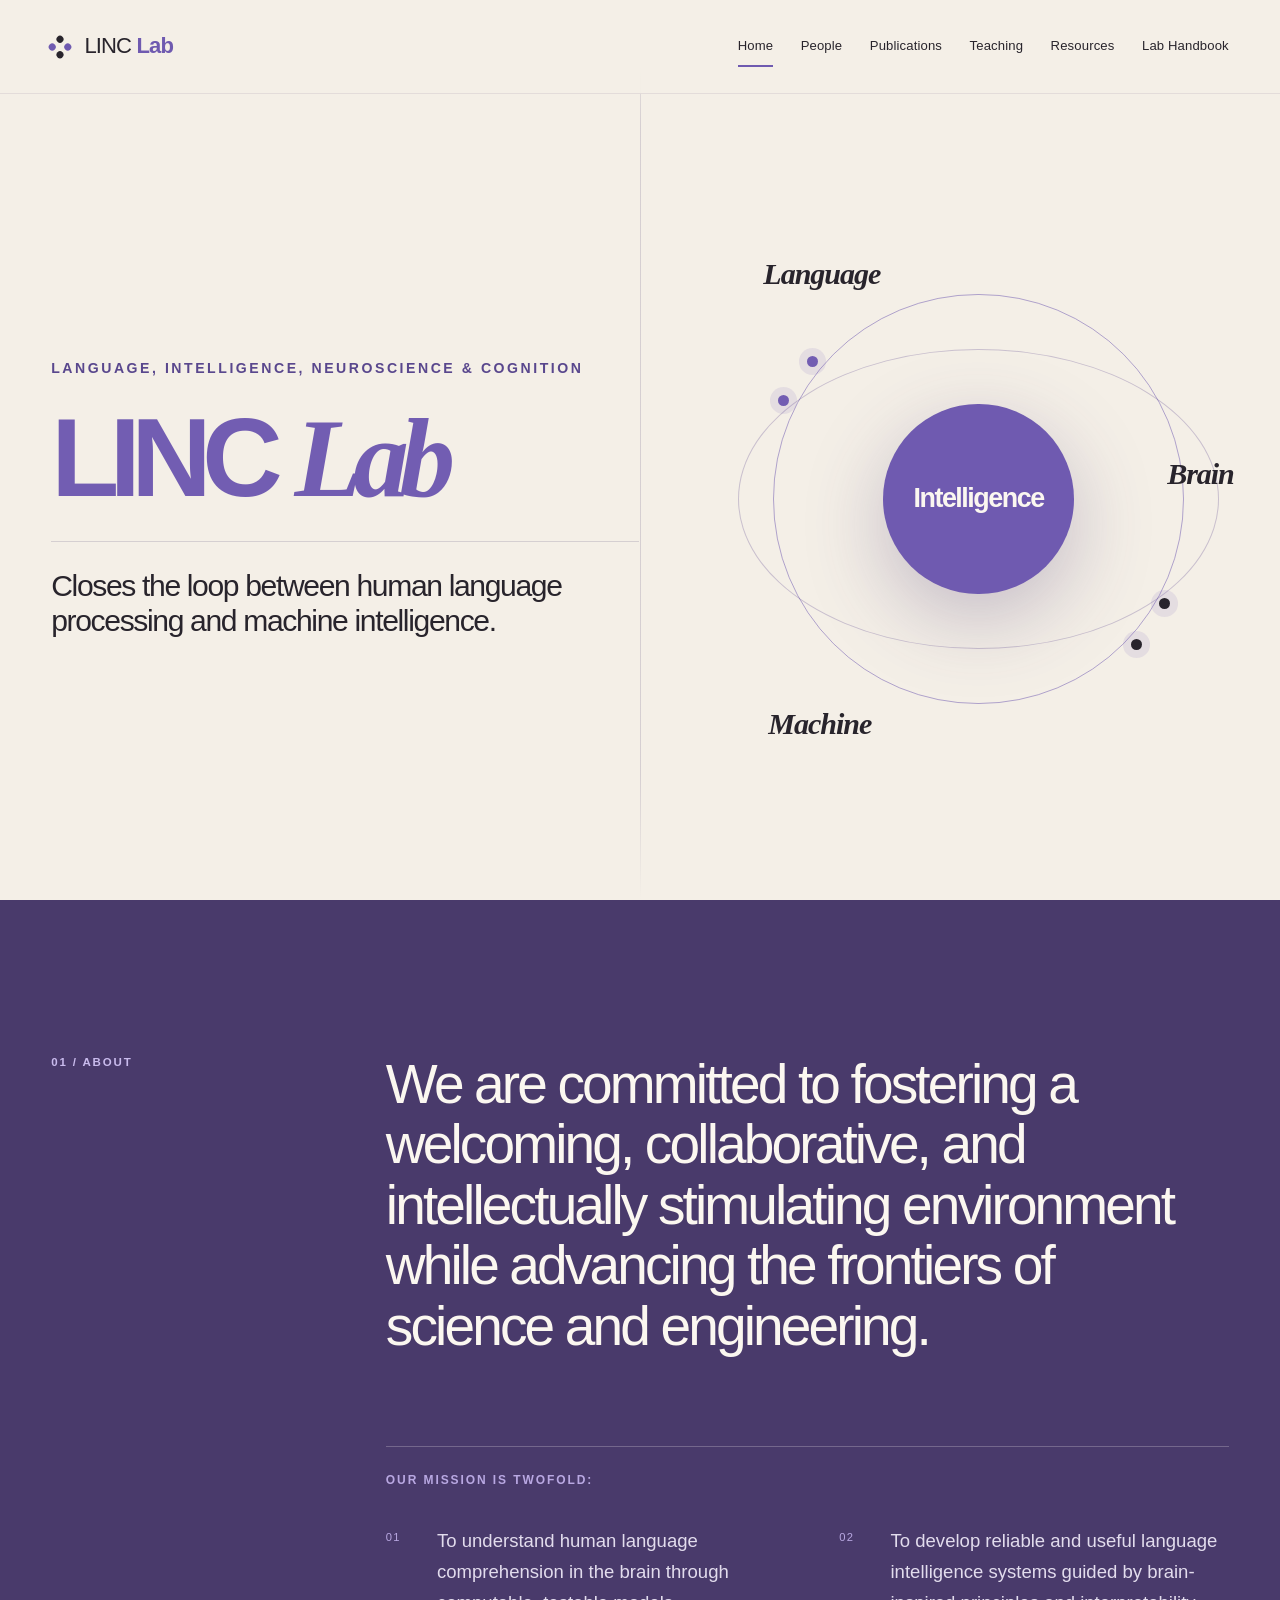
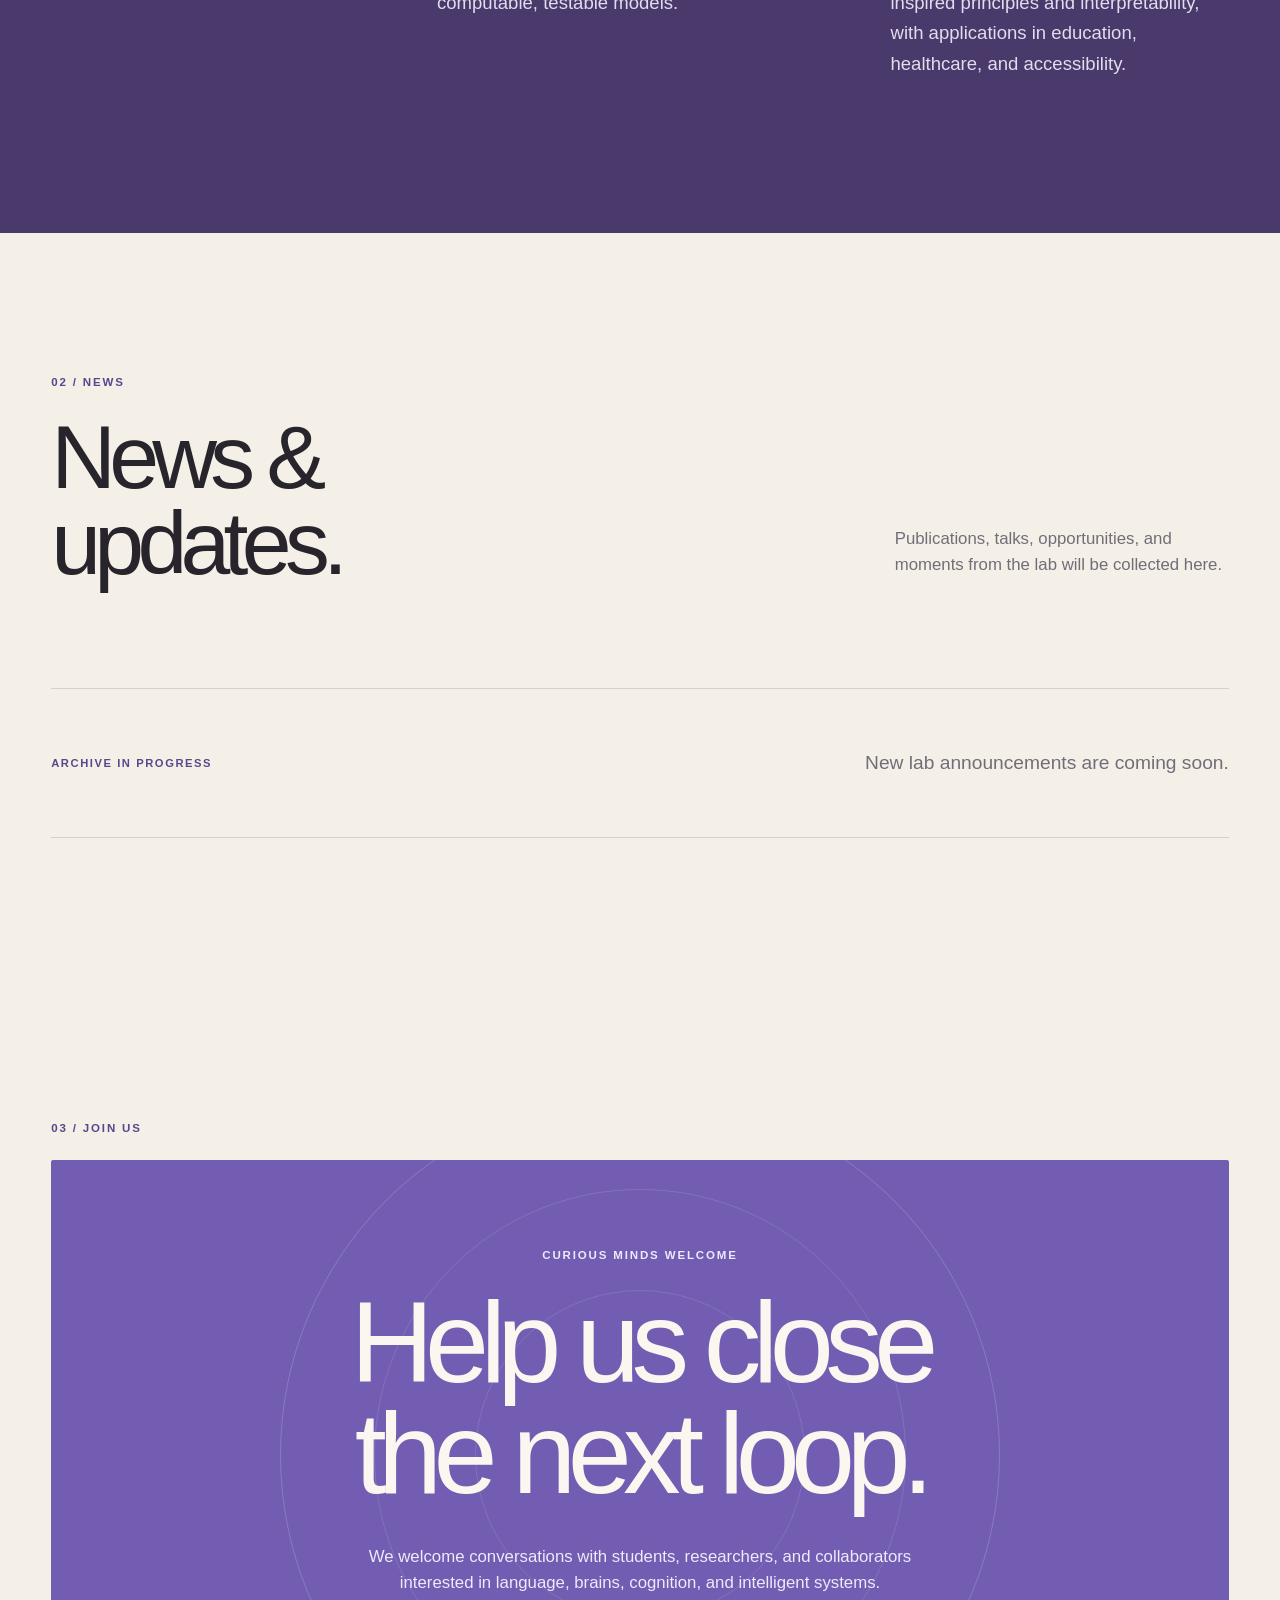
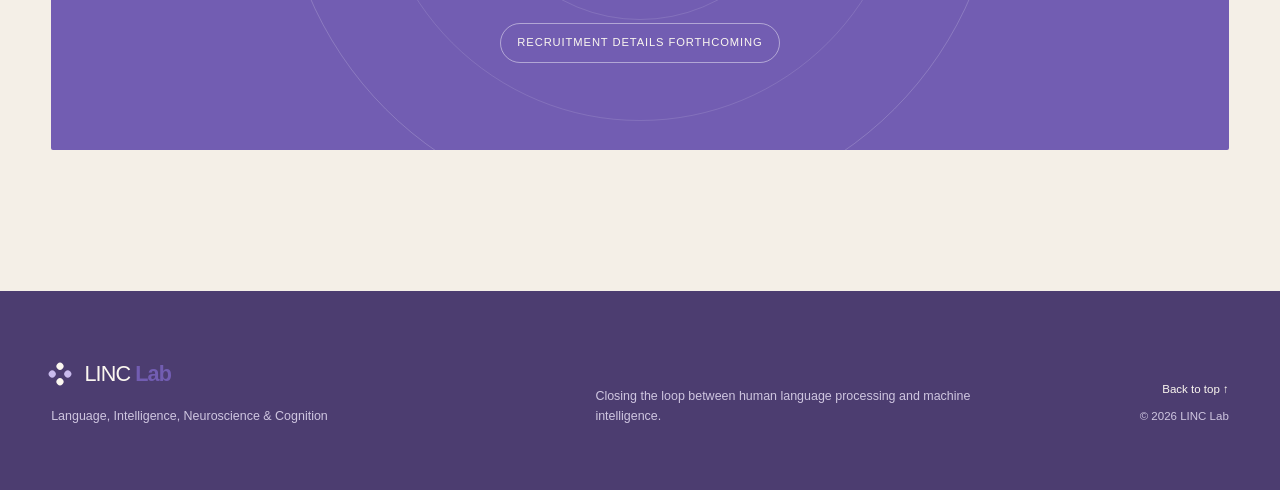
==== commit 1e02bd53: "Refine homepage and responsive navigation" ====
--- a/index.html
+++ b/index.html
@@ -33,7 +33,7 @@
         <a href="publications.html">Publications</a>
         <a href="teaching.html">Teaching</a>
         <a href="resources.html">Resources</a>
-        <a href="gallery.html">Gallery</a>
+
         <a class="nav-handbook" href="handbook.html">Lab Handbook</a>
       </nav>
     </header>
@@ -43,13 +43,14 @@
         <div class="hero-copy reveal">
           <p class="eyebrow">Language, Intelligence, Neuroscience &amp; Cognition</p>
           <h1 id="hero-title" class="hero-statement">
-            <span>LINC Lab</span> closes the loop between human language processing and machine intelligence.
+            <span class="hero-lab-name">LINC <em>Lab</em></span>
+            <span class="hero-claim">Closes the loop between human language processing and machine intelligence.</span>
           </h1>
         </div>
         <div class="loop-visual reveal" aria-label="Language, brain, and machine intelligence connected in a continuous loop">
           <div class="loop-orbit loop-orbit-a"></div>
           <div class="loop-orbit loop-orbit-b"></div>
-          <div class="loop-core"><span>The</span><strong>LINC</strong><span class="loop-lab">lab</span></div>
+          <div class="loop-core"><strong>Intelligence</strong></div>
           <p class="loop-label loop-language">Language</p>
           <p class="loop-label loop-brain">Brain</p>
           <p class="loop-label loop-machine">Machine</p>
--- a/styles.css
+++ b/styles.css
@@ -165,16 +165,37 @@
   letter-spacing: 0.18em;
 }
 .hero h1 {
-  max-width: 780px;
-  font-size: clamp(2.8rem, 5.5vw, 5.6rem);
-  line-height: 1.05;
-}
-.hero h1 span {
+  display: flex;
+  flex-direction: column;
+  align-items: flex-start;
+  gap: clamp(1.5rem, 3vw, 2.5rem);
+  max-width: 820px;
+}
+.hero h1 .hero-lab-name {
   color: var(--terracotta);
+  font-family: var(--font-display);
+  font-size: clamp(5rem, 8.7vw, 8.8rem);
+  font-weight: 750;
+  letter-spacing: -0.085em;
+  line-height: 0.8;
+  white-space: nowrap;
+}
+.hero h1 .hero-lab-name em {
   font-family: var(--font-serif);
-  font-weight: 400;
+  font-weight: 700;
   font-style: italic;
+}
+.hero h1 .hero-claim {
+  display: block;
+  max-width: 640px;
+  padding-top: clamp(1.2rem, 2vw, 1.7rem);
+  border-top: 1px solid var(--line);
+  color: var(--ink);
+  font-family: var(--font-display);
+  font-size: clamp(1.45rem, 2.35vw, 2.35rem);
+  font-weight: 500;
   letter-spacing: -0.045em;
+  line-height: 1.18;
 }
 .button {
   display: inline-flex;
@@ -228,13 +249,25 @@
   color: var(--cream);
   box-shadow: 0 25px 80px rgba(75, 57, 116, 0.28);
 }
-.loop-core span { font-size: 0.65rem; letter-spacing: 0.18em; text-transform: uppercase; opacity: 0.75; }
-.loop-core strong { font-family: var(--font-display); font-size: clamp(1.5rem, 3vw, 2.6rem); letter-spacing: -0.06em; }
-.loop-core .loop-lab { font-family: var(--font-serif); font-size: clamp(0.8rem, 1.4vw, 1.05rem); font-style: italic; letter-spacing: 0.08em; text-transform: none; }
-.loop-label { position: absolute; margin: 0; font-family: var(--font-serif); font-style: italic; font-size: clamp(1rem, 1.8vw, 1.4rem); }
-.loop-language { top: 4%; left: 11%; }
-.loop-brain { right: 0; top: 43%; }
-.loop-machine { bottom: 5%; left: 13%; }
+.loop-core strong {
+  font-family: var(--font-display);
+  font-size: clamp(1.15rem, 2.1vw, 2rem);
+  font-weight: 650;
+  letter-spacing: -0.055em;
+}
+.loop-label {
+  position: absolute;
+  margin: 0;
+  font-family: var(--font-serif);
+  font-size: clamp(1.45rem, 2.35vw, 2.05rem);
+  font-weight: 700;
+  font-style: italic;
+  letter-spacing: -0.035em;
+  line-height: 1;
+}
+.loop-language { top: 2%; left: 7%; }
+.loop-brain { right: -1%; top: 42%; }
+.loop-machine { bottom: 2%; left: 8%; }
 @keyframes orbit-a { to { transform: rotate(360deg); } }
 @keyframes orbit-b { from { transform: rotate(40deg); } to { transform: rotate(-320deg); } }
 
@@ -449,7 +482,8 @@
   }
   .site-nav.open { transform: translateY(0); }
   .site-nav a { font: 500 clamp(2.7rem, 13vw, 4.5rem)/1 var(--font-display); letter-spacing: -0.06em; }
-  .hero h1 { font-size: clamp(2.6rem, 11vw, 4.7rem); }
+  .hero h1 .hero-lab-name { font-size: clamp(4.2rem, 21vw, 7rem); }
+  .hero h1 .hero-claim { max-width: 92%; font-size: clamp(1.3rem, 6.2vw, 2rem); }
   .loop-visual { width: 92vw; transform: translateX(-4vw); }
   .display-copy { font-size: clamp(2.35rem, 11vw, 4rem); }
   .mission-grid { grid-template-columns: 1fr; }
@@ -832,6 +866,7 @@
 .graduation-line p { margin: 0; color: var(--ink); line-height: 1.55; }
 
 @media (max-width: 1120px) {
+  .site-header > .wordmark { position: relative; z-index: 3; }
   .site-header .menu-toggle {
     z-index: 3;
     display: flex;
@@ -850,18 +885,32 @@
   .site-header .menu-toggle[aria-expanded="true"] > span:nth-child(3) { transform: translateY(-3.5px) rotate(-45deg); }
   .site-header .site-nav {
     position: fixed;
-    inset: 0;
+    inset: 0 0 auto;
+    z-index: 2;
     display: flex;
     flex-direction: column;
     align-items: flex-start;
-    justify-content: center;
-    gap: 0.7rem;
-    padding: 6rem var(--pad) 3rem;
+    justify-content: flex-start;
+    width: 100%;
+    height: 100dvh;
+    min-height: 100vh;
+    gap: clamp(0.5rem, 1.4vh, 0.95rem);
+    padding: clamp(7rem, 14vh, 9rem) var(--pad) 2.5rem;
     background: var(--header-surface-solid);
-    transform: translateY(-105%);
-    transition: transform 300ms cubic-bezier(.2,.7,.2,1);
+    opacity: 0;
+    visibility: hidden;
+    pointer-events: none;
+    overflow-y: auto;
+    transform: translate3d(0, -100%, 0);
+    transition: transform 300ms cubic-bezier(.2,.7,.2,1), opacity 180ms ease, visibility 0s linear 300ms;
   }
-  .site-header .site-nav.open { transform: translateY(0); }
+  .site-header .site-nav.open {
+    opacity: 1;
+    visibility: visible;
+    pointer-events: auto;
+    transform: translate3d(0, 0, 0);
+    transition-delay: 0s;
+  }
   .site-header .site-nav a { padding: 0.25rem 0; font: 400 clamp(1.8rem, 6.5vw, 3.5rem)/1.05 var(--font-display); letter-spacing: -0.045em; }
   .site-header .site-nav a::after { bottom: -0.05rem; height: 2px; }
   .site-header .site-nav .nav-handbook { margin: 0; padding: 0.25rem 0; border: 0; }
@@ -879,6 +928,11 @@
 
 @media (max-width: 620px) {
   .site-header, .site-header.scrolled { height: 72px; }
+  .site-header .site-nav {
+    gap: 0.55rem;
+    padding-top: 6.5rem;
+  }
+  .site-header .site-nav a { font-size: clamp(1.9rem, 9vw, 2.8rem); }
   .inner-page { padding-top: 72px; }
   .page-hero { text-align: left; }
   .page-hero > p:last-child { margin-left: 0; }
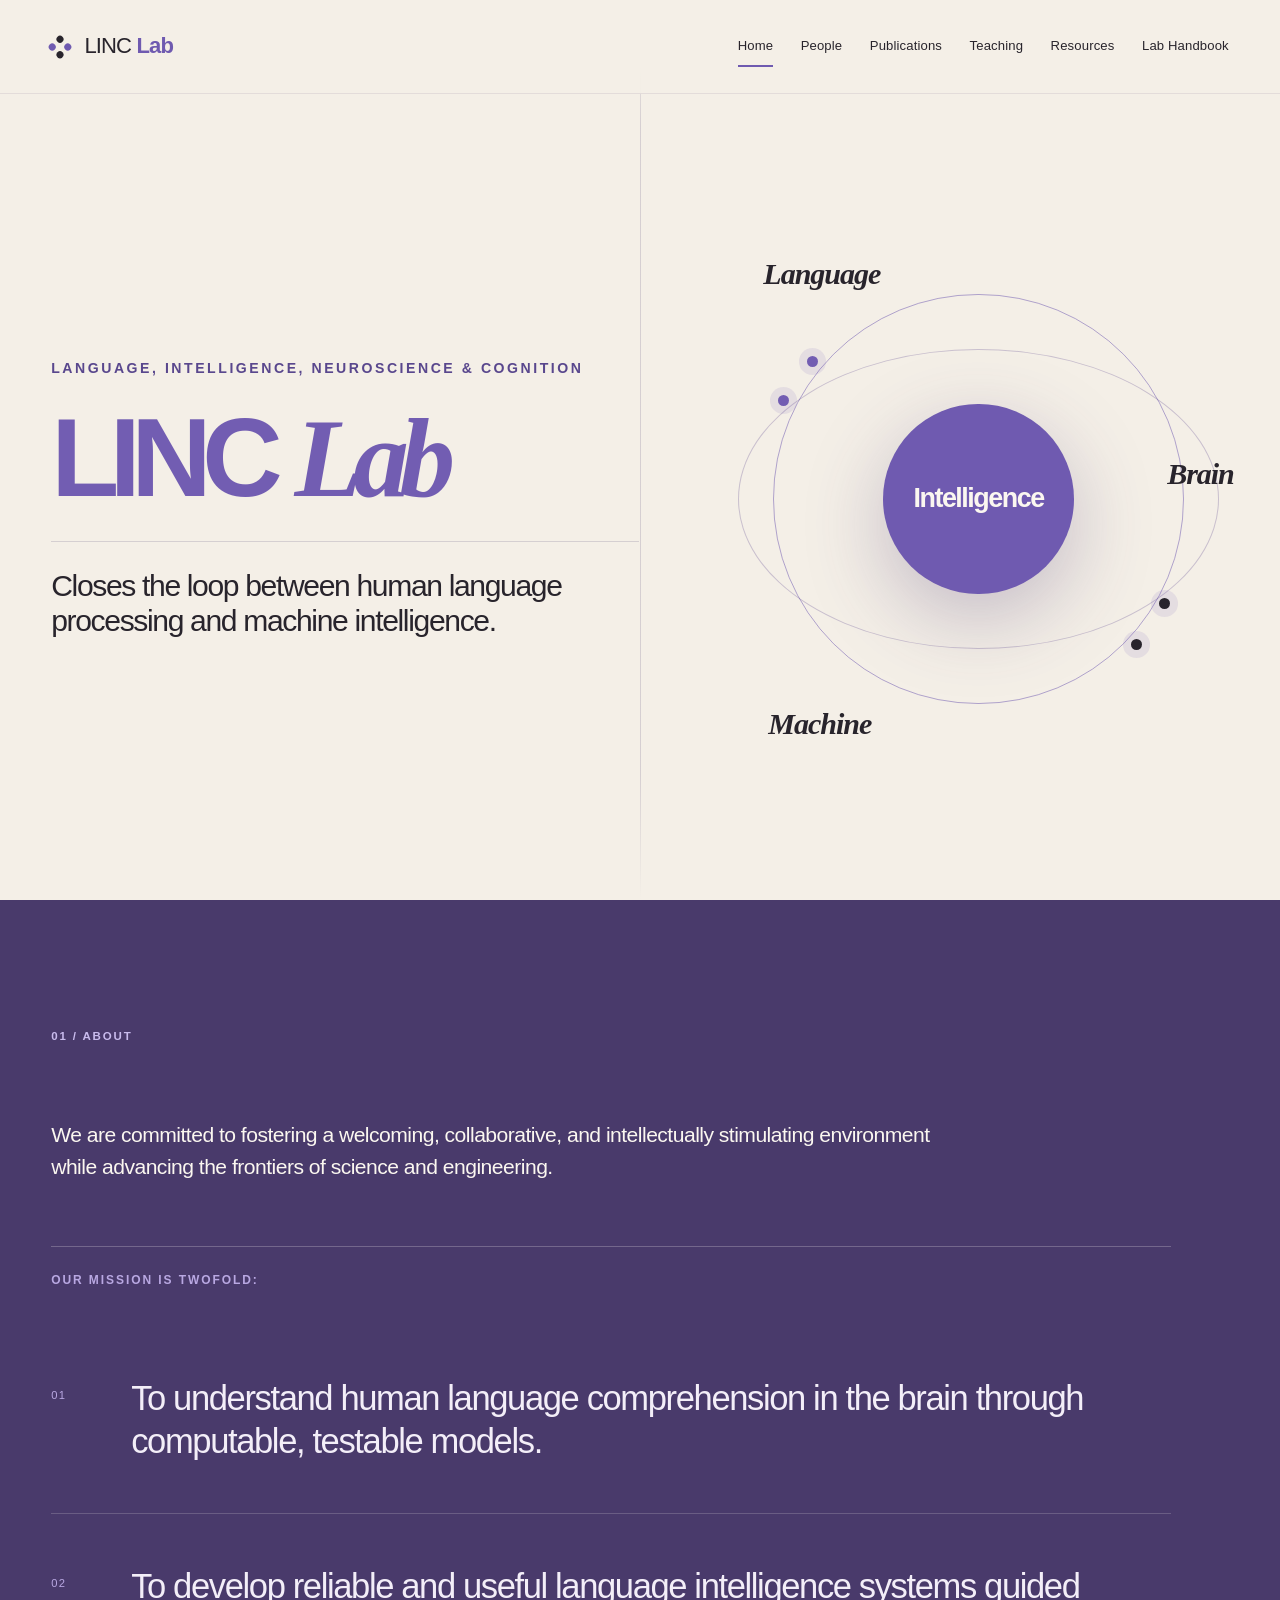
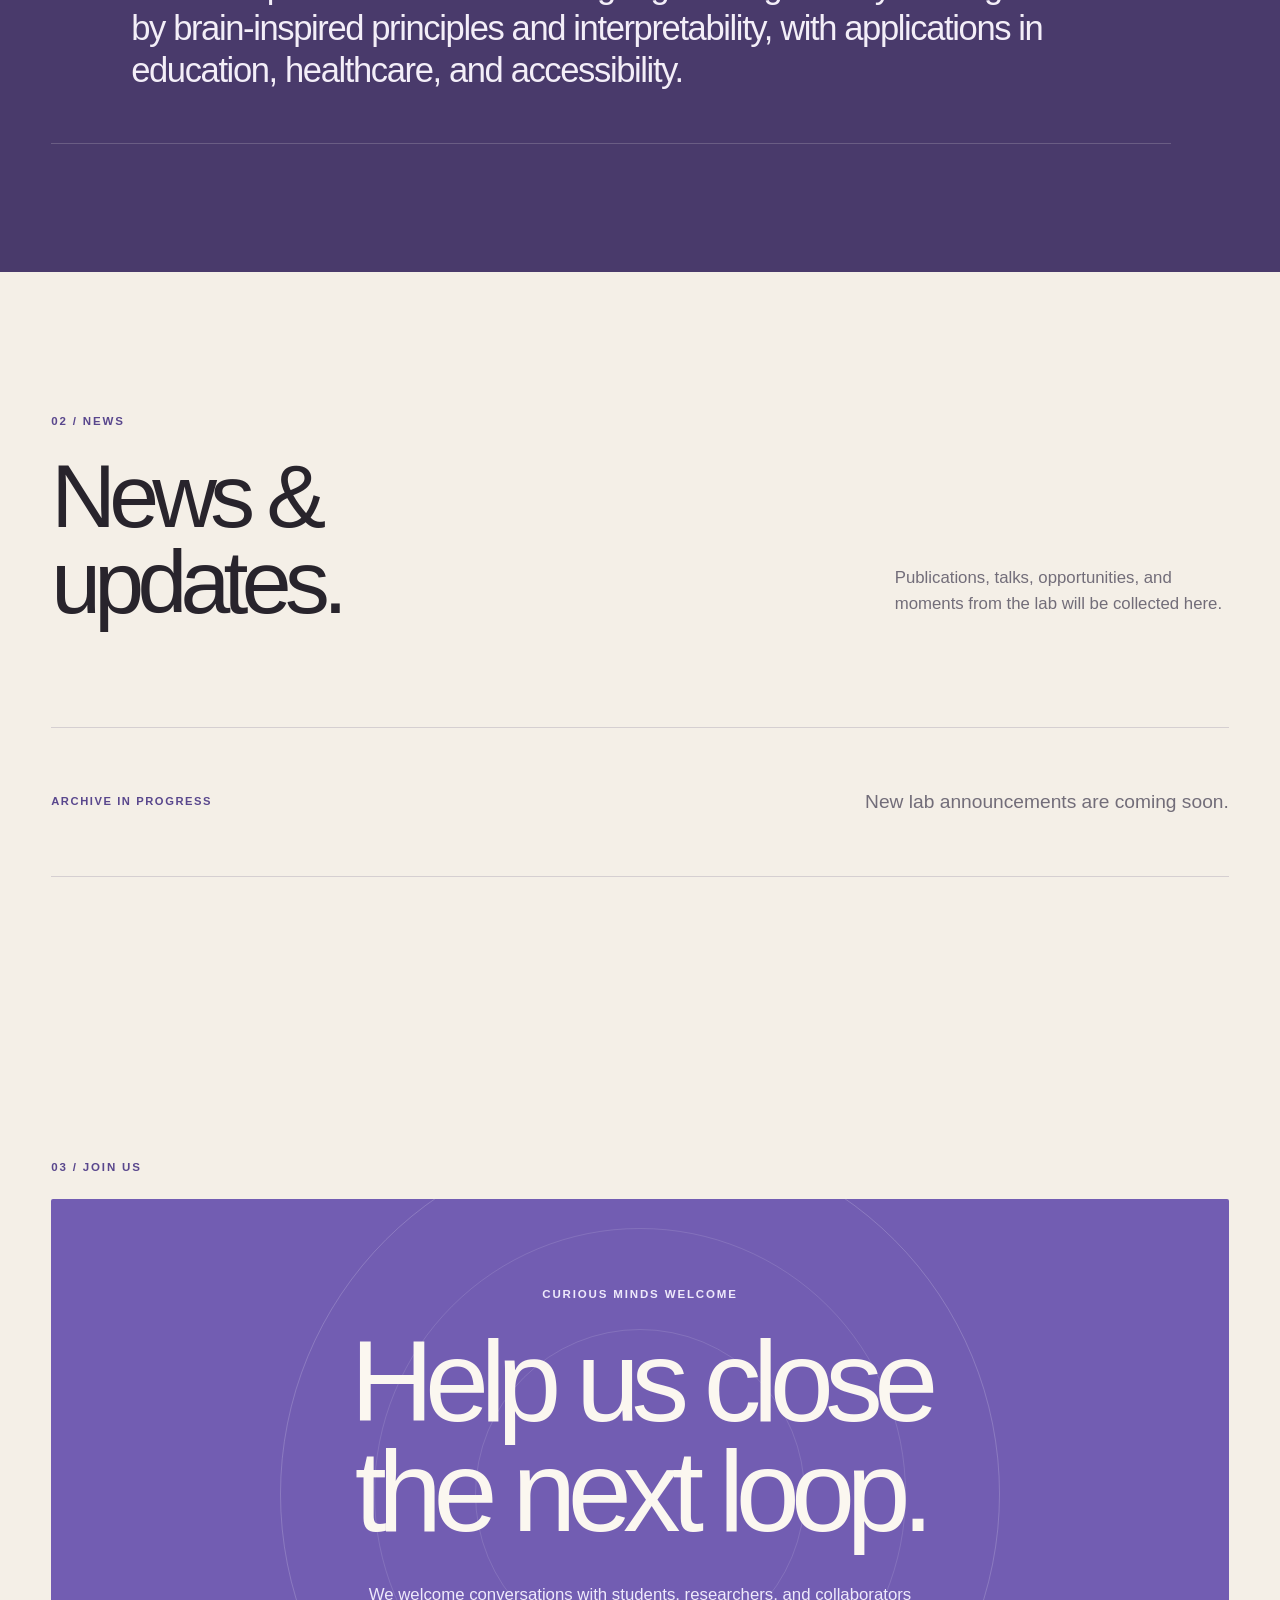
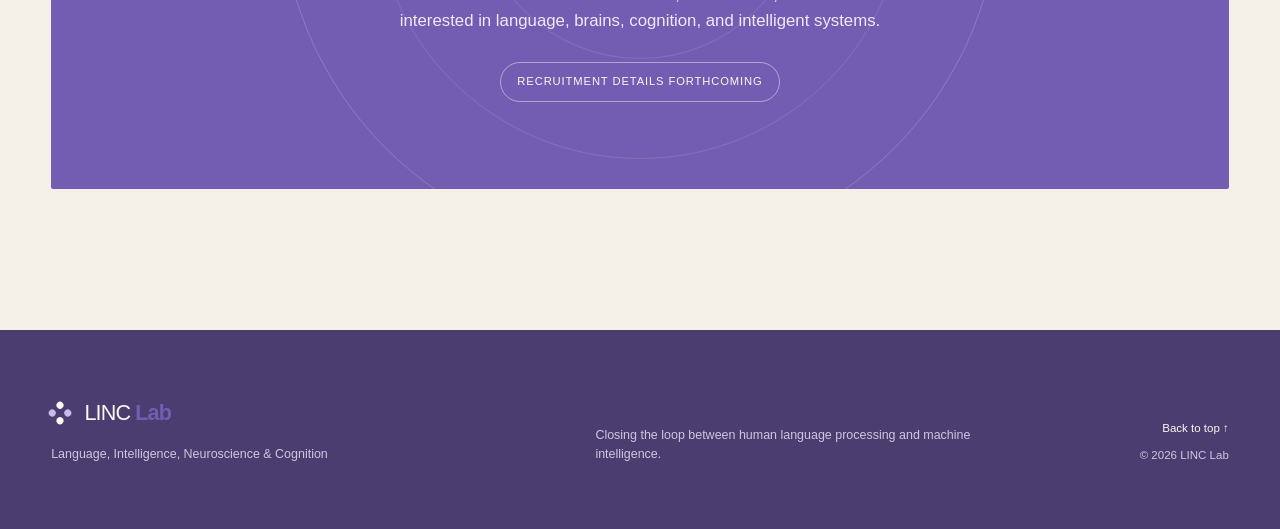
==== commit 21751e3b: "Update people, handbook, and site branding" ====
--- a/index.html
+++ b/index.html
@@ -11,7 +11,7 @@
     <meta property="og:image" content="assets/og-linc-lab.png" />
     <meta name="twitter:card" content="summary_large_image" />
     <title>LINC Lab — Language, Intelligence, Neuroscience &amp; Cognition</title>
-    <link rel="icon" href="assets/favicon.svg" type="image/svg+xml" />
+    <link rel="icon" href="assets/favicon.svg?v=2" type="image/svg+xml" />
     <link rel="stylesheet" href="styles.css" />
     <script>document.documentElement.classList.replace("no-js", "js");</script>
     <script src="script.js" defer></script>
--- a/styles.css
+++ b/styles.css
@@ -271,21 +271,22 @@
 @keyframes orbit-a { to { transform: rotate(360deg); } }
 @keyframes orbit-b { from { transform: rotate(40deg); } to { transform: rotate(-320deg); } }
 
-.manifesto { padding-block: clamp(7rem, 12vw, 12rem); background: var(--violet-deep); color: var(--cream); }
-.manifesto-grid { display: grid; grid-template-columns: minmax(170px, 0.34fr) 1fr; gap: 3rem; }
+.manifesto { padding-block: clamp(7rem, 10vw, 10rem); background: var(--violet-deep); color: var(--cream); }
+.manifesto-grid { display: grid; grid-template-columns: 1fr; gap: clamp(2rem, 4vw, 3.5rem); }
 .manifesto .section-index { color: var(--apricot); }
+.manifesto-content { max-width: 1120px; }
 .display-copy {
-  max-width: 1080px;
+  max-width: 900px;
   margin: 0;
   font-family: var(--font-display);
-  font-size: clamp(2.2rem, 4.3vw, 4.35rem);
+  font-size: clamp(1.15rem, 1.65vw, 1.8rem);
   font-weight: 400;
-  letter-spacing: -0.052em;
-  line-height: 1.1;
+  letter-spacing: -0.025em;
+  line-height: 1.48;
 }
 .mission-block {
-  max-width: 1080px;
-  margin-top: clamp(4rem, 7vw, 6.5rem);
+  max-width: 1120px;
+  margin-top: clamp(3rem, 5vw, 4.5rem);
   padding-top: 1.5rem;
   border-top: 1px solid rgba(251, 247, 240, 0.24);
 }
@@ -299,15 +300,31 @@
 }
 .mission-grid {
   display: grid;
-  grid-template-columns: repeat(2, minmax(0, 1fr));
-  gap: clamp(2rem, 5vw, 5.5rem);
+  grid-template-columns: 1fr;
+  gap: 0;
   margin: 0;
   padding: 0;
   list-style: none;
 }
-.mission-grid li { display: grid; grid-template-columns: 2.5rem 1fr; gap: 0.7rem; align-items: start; }
-.mission-grid li > span { padding-top: 0.15rem; color: var(--violet-soft); font-size: 0.7rem; letter-spacing: 0.12em; }
-.mission-grid p { margin: 0; color: #e2dced; font-size: clamp(1rem, 1.45vw, 1.22rem); line-height: 1.65; }
+.mission-grid li {
+  display: grid;
+  grid-template-columns: 3.5rem minmax(0, 1fr);
+  gap: 1.5rem;
+  align-items: start;
+  padding: clamp(2rem, 4vw, 3.4rem) 0;
+  border-bottom: 1px solid rgba(251, 247, 240, 0.18);
+}
+.mission-grid li > span { padding-top: 0.6rem; color: var(--violet-soft); font-size: 0.7rem; letter-spacing: 0.12em; }
+.mission-grid p {
+  max-width: 980px;
+  margin: 0;
+  color: #f3eef8;
+  font-family: var(--font-display);
+  font-size: clamp(1.7rem, 2.7vw, 2.8rem);
+  font-weight: 500;
+  letter-spacing: -0.04em;
+  line-height: 1.22;
+}
 
 .research { padding-block: clamp(7rem, 11vw, 11rem); }
 .section-heading {
@@ -485,8 +502,10 @@
   .hero h1 .hero-lab-name { font-size: clamp(4.2rem, 21vw, 7rem); }
   .hero h1 .hero-claim { max-width: 92%; font-size: clamp(1.3rem, 6.2vw, 2rem); }
   .loop-visual { width: 92vw; transform: translateX(-4vw); }
-  .display-copy { font-size: clamp(2.35rem, 11vw, 4rem); }
-  .mission-grid { grid-template-columns: 1fr; }
+  .display-copy { font-size: clamp(1.08rem, 4.9vw, 1.55rem); }
+  .mission-grid li { grid-template-columns: 1fr; gap: 0.8rem; }
+  .mission-grid li > span { padding-top: 0; }
+  .mission-grid p { font-size: clamp(1.5rem, 7.7vw, 2.3rem); }
   .section-heading h2 { font-size: clamp(3.1rem, 14vw, 5rem); }
   .research-item { grid-template-columns: 34px 1fr; padding-block: 2.5rem; }
   .research-symbol { grid-column: 2; width: 110px; }
@@ -617,7 +636,7 @@
 .person-card {
   display: flex;
   flex-direction: column;
-  min-height: 570px;
+  min-height: 620px;
   padding: clamp(2.4rem, 3.5vw, 3.8rem) clamp(1.5rem, 2.6vw, 2.8rem);
   background: #fff;
   border: 1px solid rgba(76, 61, 112, 0.08);
@@ -634,11 +653,17 @@
   background: #f1eef6;
 }
 .person-portrait img { width: 100%; height: 100%; object-fit: cover; filter: saturate(0.82); transition: transform 400ms ease, filter 250ms ease; }
+.person-portrait-empty { background: #f7f5f2; }
 .person-card:hover .person-portrait img { transform: scale(1.025); filter: saturate(1); }
 .person-body { display: flex; flex: 1; flex-direction: column; align-items: center; }
+.person-name { display: flex; min-height: 4.5rem; flex-direction: column; align-items: center; justify-content: flex-start; }
 .person-body h3 { margin: 0; font: 600 clamp(1.35rem, 2vw, 1.75rem)/1.2 var(--font-display); letter-spacing: -0.035em; }
 .person-body h3 a:hover { color: var(--terracotta-dark); }
+.person-name-zh { margin: 0.45rem 0 0; color: var(--muted); font-size: 0.82rem; font-weight: 400; letter-spacing: 0.08em; line-height: 1; }
 .person-role { margin: 0.7rem 0 0; color: var(--muted); font-size: 0.92rem; }
+.person-start { margin: 0.3rem 0 0; color: #8c8792; font-size: 0.78rem; }
+.person-supervision { max-width: 280px; margin: 0.85rem 0 0; color: var(--muted); font-size: 0.75rem; line-height: 1.5; }
+.person-supervision a { color: var(--terracotta-dark); text-decoration: underline; text-decoration-color: rgba(112, 82, 181, 0.28); text-underline-offset: 0.2em; }
 .person-research {
   width: 100%;
   min-height: 112px;
@@ -652,10 +677,12 @@
 .person-profile { margin-top: auto; color: var(--terracotta-dark); font-size: 0.76rem; font-weight: 600; letter-spacing: 0.04em; }
 .person-profile span { padding-left: 0.2rem; }
 .person-profile-muted { color: #9d98a4; }
-.alumni-section { padding-top: clamp(6rem, 9vw, 9rem); padding-bottom: clamp(7rem, 11vw, 11rem); border-top: 1px solid var(--line); }
+.alumni-section,
+.collaborators-section { padding-top: clamp(6rem, 9vw, 9rem); padding-bottom: clamp(7rem, 11vw, 11rem); border-top: 1px solid var(--line); }
 .subpage-heading { margin-bottom: 3rem; }
 .subpage-heading h2 { font-size: clamp(3.2rem, 6vw, 6rem); }
-.alumni-section .page-empty { min-height: 180px; }
+.alumni-section .page-empty,
+.collaborators-section .page-empty { min-height: 180px; }
 
 .handbook-page { overflow: clip; }
 .handbook-hero {
@@ -864,6 +891,47 @@
   background: #e9e1f5;
 }
 .graduation-line p { margin: 0; color: var(--ink); line-height: 1.55; }
+
+/* Plain document treatment for the Lab Handbook */
+.handbook-page-simple {
+  padding-bottom: clamp(4rem, 8vw, 8rem);
+  background: #ebe7e0;
+}
+.handbook-paper-wrap { width: min(100%, 980px); }
+.handbook-paper {
+  max-width: 850px;
+  margin: clamp(2.5rem, 6vw, 5rem) auto 0;
+  padding: clamp(2.5rem, 6vw, 5.2rem);
+  border: 1px solid #d8d5cf;
+  background: #fff;
+  color: #111;
+  font-family: "Times New Roman", Times, serif;
+  font-size: 1rem;
+  line-height: 1.52;
+}
+.handbook-paper h1 {
+  margin: 0;
+  font-family: inherit;
+  font-size: 1.55rem;
+  line-height: 1.25;
+}
+.handbook-paper h1 + p { margin-top: 0; }
+.handbook-paper h2 {
+  margin: 1.8rem 0 0.5rem;
+  font-family: inherit;
+  font-size: 1.15rem;
+  line-height: 1.3;
+}
+.handbook-paper h3 {
+  margin: 1.35rem 0 0.35rem;
+  font-family: inherit;
+  font-size: 1rem;
+  line-height: 1.3;
+}
+.handbook-paper p { margin: 0.45rem 0; }
+.handbook-paper ul,
+.handbook-paper ol { margin: 0.55rem 0; padding-left: 2rem; }
+.handbook-paper li { margin: 0.22rem 0; padding-left: 0.15rem; }
 
 @media (max-width: 1120px) {
   .site-header > .wordmark { position: relative; z-index: 3; }
@@ -956,4 +1024,12 @@
   .value-grid li:nth-child(even) { padding-inline: 0; border-right: 0; }
   .value-grid li:last-child { grid-column: auto; }
   .handbook-policy-grid > div { padding: 1.4rem; }
-}
+  .handbook-page-simple { background: #fff; }
+  .handbook-paper-wrap { padding-inline: 0; }
+  .handbook-paper {
+    margin-top: 0;
+    padding: 2rem 1.35rem 3rem;
+    border: 0;
+    font-size: 0.96rem;
+  }
+}
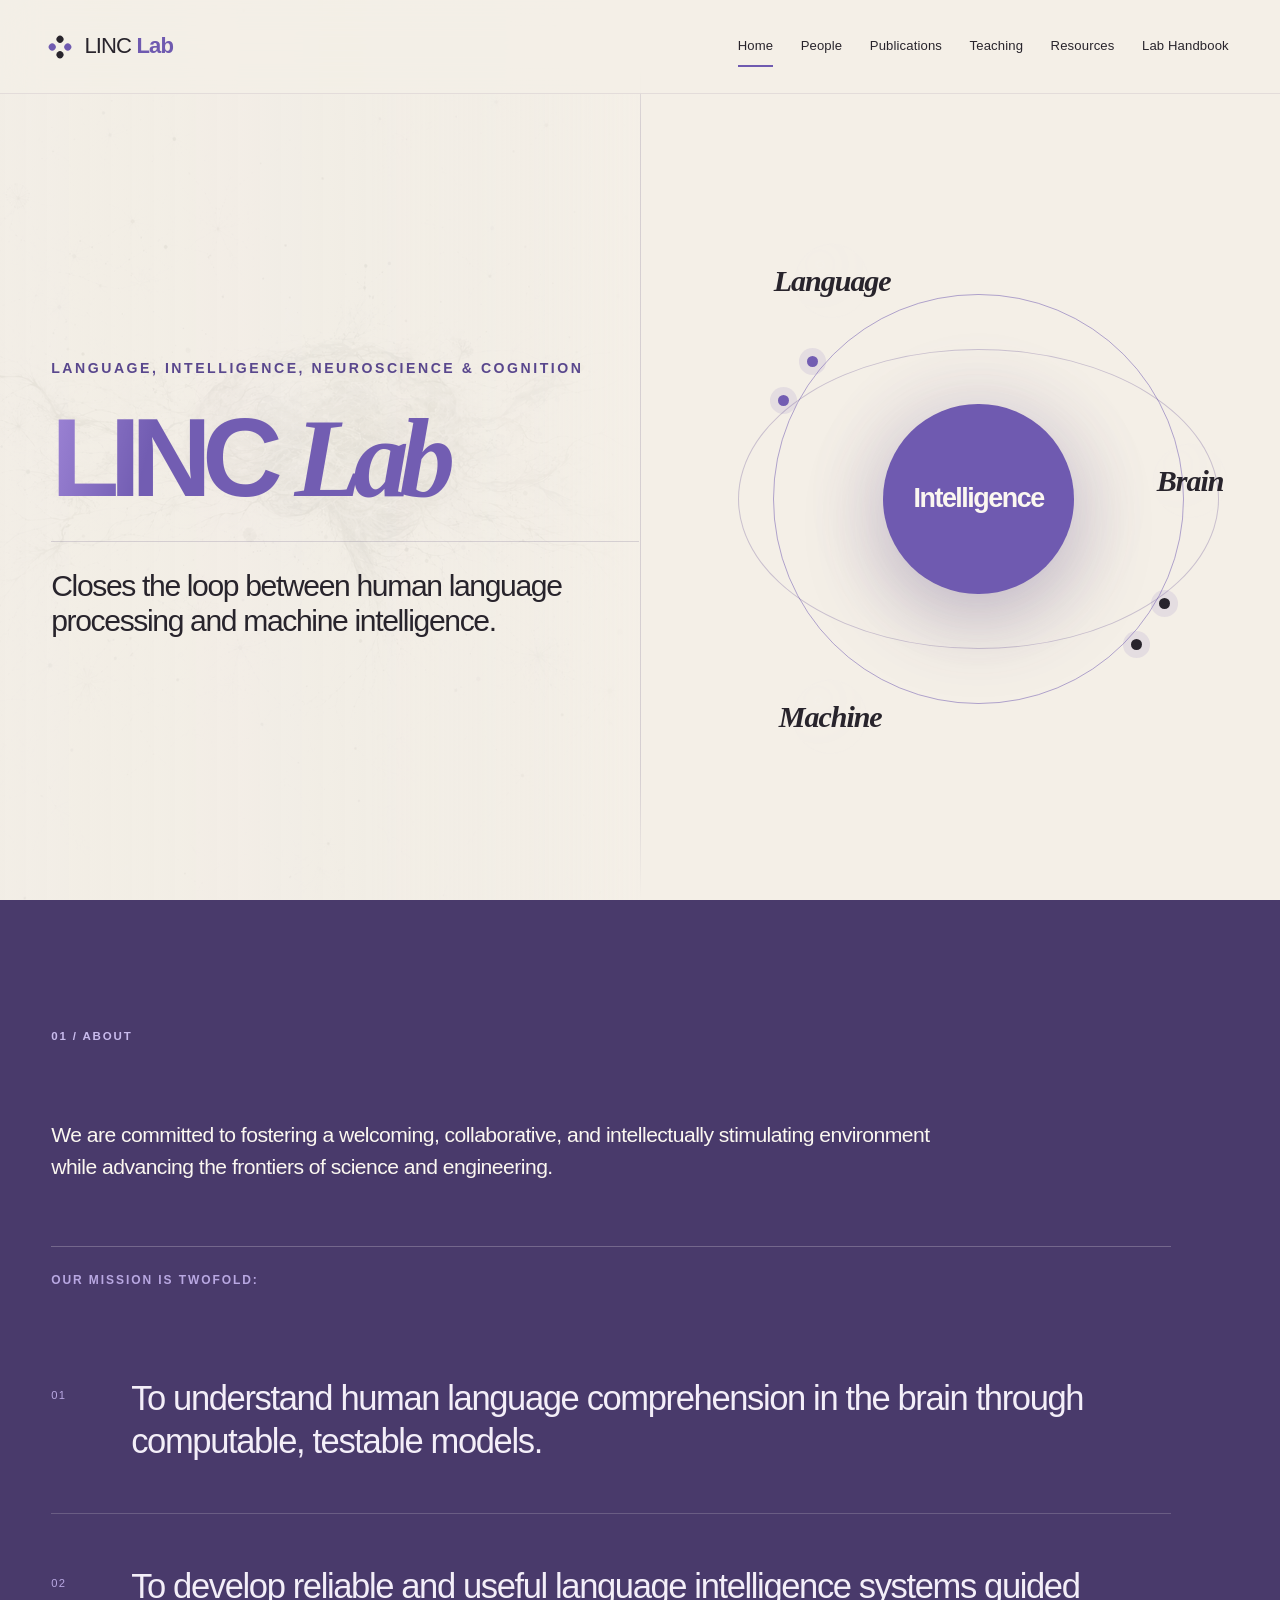
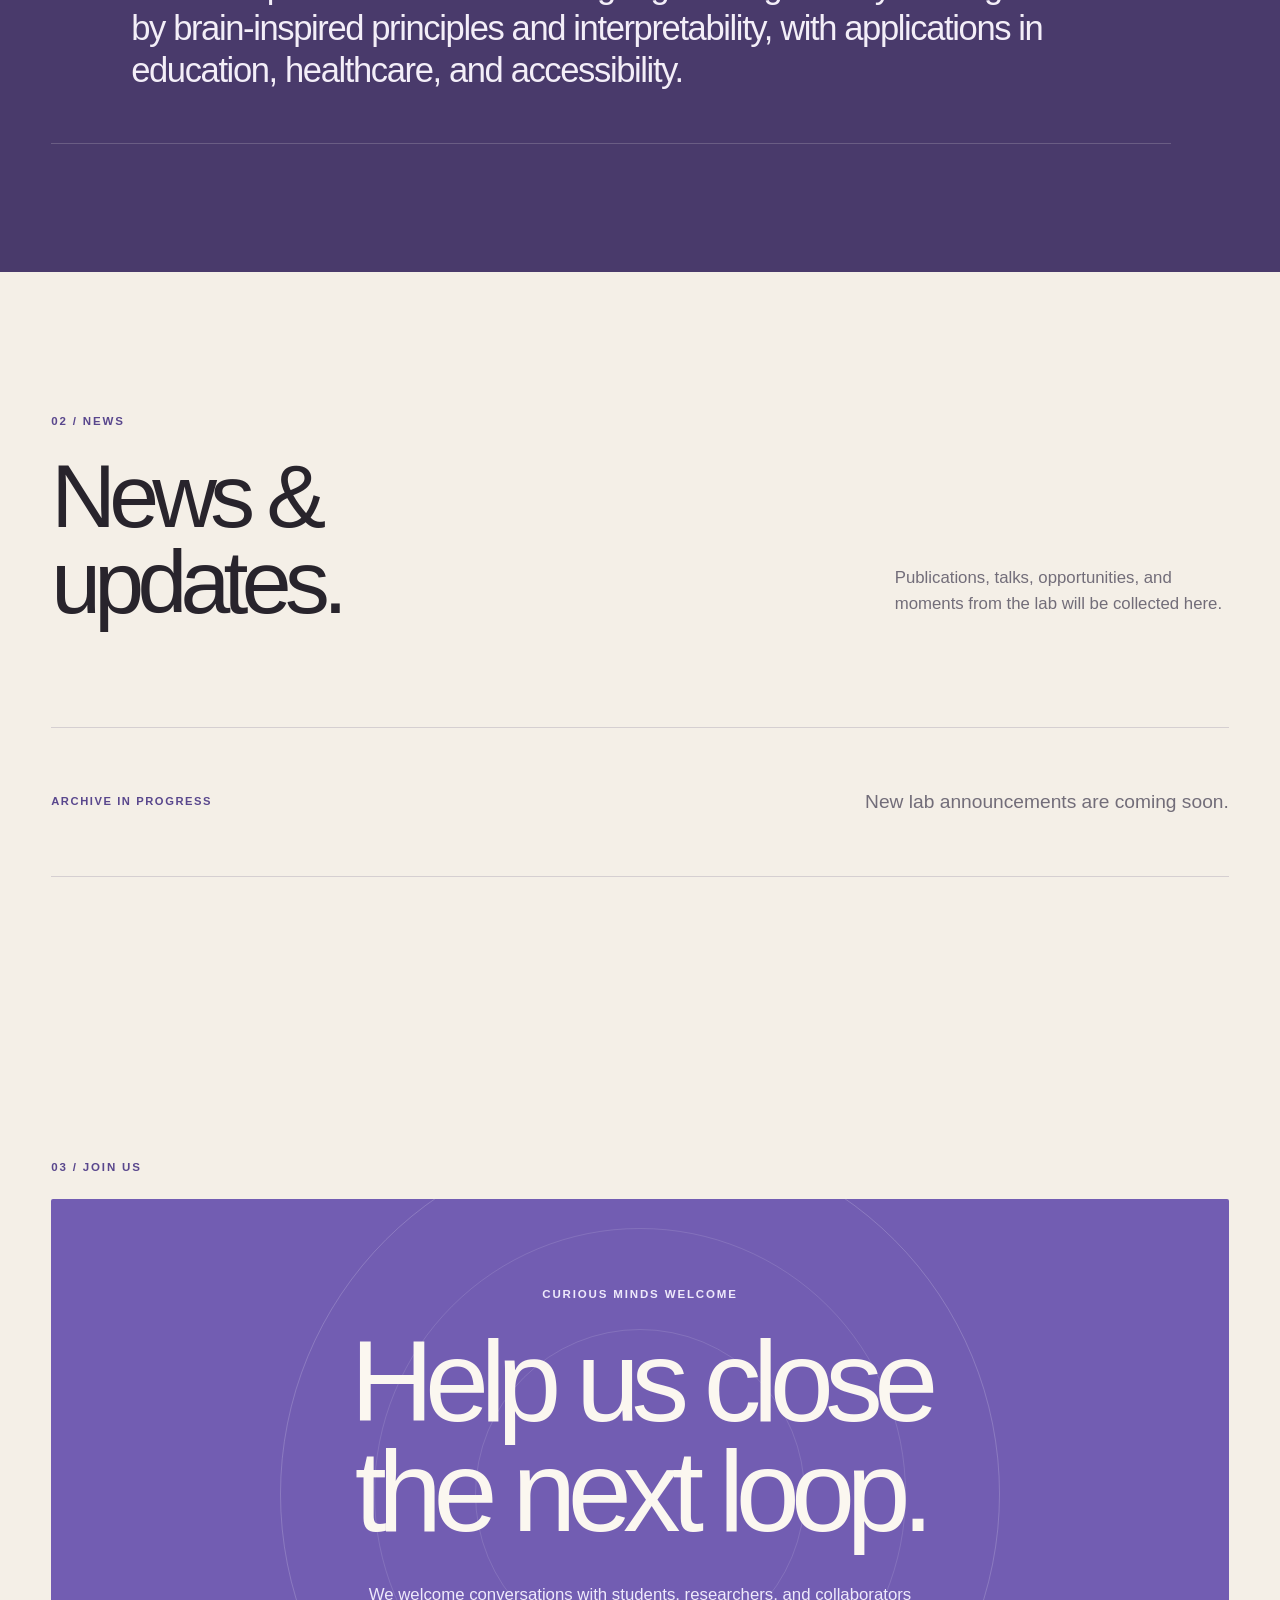
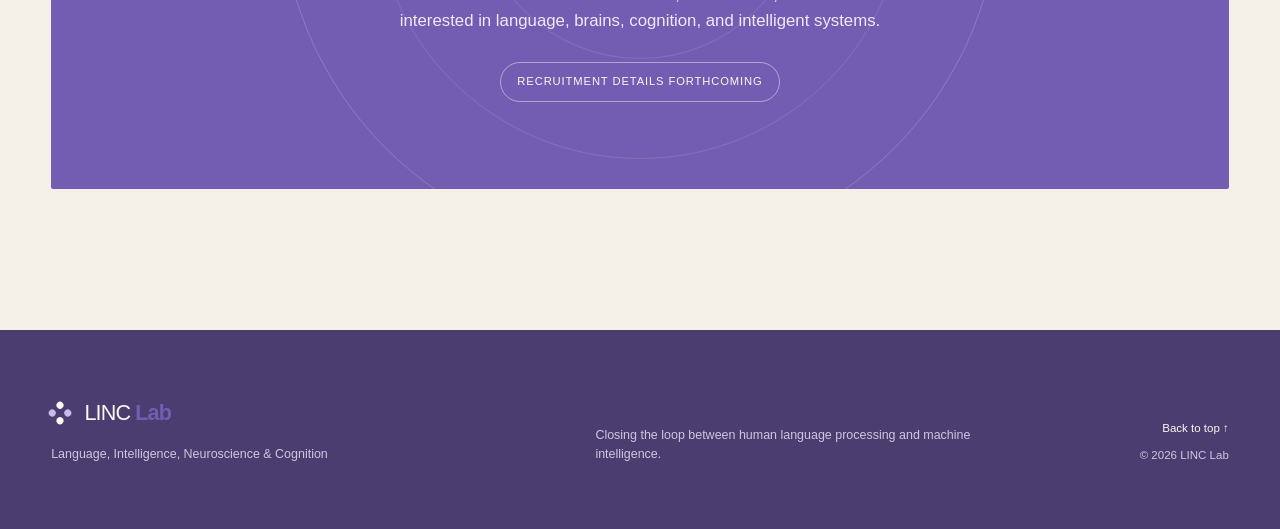
==== commit c6e97901: "Enhance homepage neural interactions" ====
--- a/index.html
+++ b/index.html
@@ -40,6 +40,10 @@
 
     <main id="main" data-nav-theme="light">
       <section id="home" class="hero section-shell" aria-labelledby="hero-title">
+        <div class="hero-neural-bg" aria-hidden="true">
+          <img src="assets/neural-brain-hero-v2.png" alt="" />
+          <span class="hero-neural-wave"></span>
+        </div>
         <div class="hero-copy reveal">
           <p class="eyebrow">Language, Intelligence, Neuroscience &amp; Cognition</p>
           <h1 id="hero-title" class="hero-statement">
@@ -50,10 +54,10 @@
         <div class="loop-visual reveal" aria-label="Language, brain, and machine intelligence connected in a continuous loop">
           <div class="loop-orbit loop-orbit-a"></div>
           <div class="loop-orbit loop-orbit-b"></div>
-          <div class="loop-core"><strong>Intelligence</strong></div>
-          <p class="loop-label loop-language">Language</p>
-          <p class="loop-label loop-brain">Brain</p>
-          <p class="loop-label loop-machine">Machine</p>
+          <button class="loop-core" type="button" data-loop-focus="intelligence" aria-pressed="false"><strong>Intelligence</strong></button>
+          <button class="loop-label loop-language" type="button" data-loop-focus="language" aria-pressed="false">Language</button>
+          <button class="loop-label loop-brain" type="button" data-loop-focus="brain" aria-pressed="false">Brain</button>
+          <button class="loop-label loop-machine" type="button" data-loop-focus="machine" aria-pressed="false">Machine</button>
         </div>
       </section>
 
--- a/styles.css
+++ b/styles.css
@@ -123,7 +123,14 @@
 .menu-toggle { display: none; }
 
 .hero {
+  --loop-shift-x: 0px;
+  --loop-shift-y: 0px;
   position: relative;
+  isolation: isolate;
+  width: 100%;
+  max-width: none;
+  margin-inline: 0;
+  padding-inline: max(var(--pad), calc((100vw - var(--max-width)) / 2 + var(--pad)));
   min-height: min(940px, 100svh);
   padding-top: clamp(9rem, 18vh, 12rem);
   padding-bottom: 4rem;
@@ -137,10 +144,12 @@
 .hero::before {
   content: "";
   position: absolute;
+  z-index: 3;
   inset: 0 auto 0 50%;
   width: 1px;
   background: linear-gradient(transparent, var(--line) 14%, var(--line) 86%, transparent);
 }
+.hero-copy { position: relative; z-index: 2; }
 .eyebrow, .section-index {
   margin: 0 0 1.5rem;
   color: var(--terracotta-dark);
@@ -178,6 +187,9 @@
   font-weight: 750;
   letter-spacing: -0.085em;
   line-height: 0.8;
+  padding-right: 0.16em;
+  margin-right: -0.16em;
+  overflow: visible;
   white-space: nowrap;
 }
 .hero h1 .hero-lab-name em {
@@ -213,15 +225,85 @@
 
 .loop-visual {
   position: relative;
+  z-index: 2;
+  isolation: isolate;
   aspect-ratio: 1;
   width: min(100%, 570px);
   justify-self: center;
 }
+.loop-visual::before {
+  content: "";
+  position: absolute;
+  inset: 18%;
+  z-index: 0;
+  border-radius: 50%;
+  background: radial-gradient(circle, rgba(111, 90, 176, 0.12), rgba(111, 90, 176, 0.025) 56%, transparent 73%);
+  filter: blur(10px);
+  pointer-events: none;
+}
+.hero-neural-bg {
+  position: absolute;
+  inset: 0 50% 0 0;
+  z-index: 0;
+  overflow: hidden;
+  pointer-events: none;
+}
+.hero-neural-bg img {
+  width: 100%;
+  height: 100%;
+  object-fit: cover;
+  object-position: 50% 50%;
+  opacity: 0.09;
+  filter: grayscale(.58) sepia(.08) saturate(.3) hue-rotate(218deg) contrast(.88);
+  transform: translate(var(--loop-shift-x), var(--loop-shift-y)) scale(1.02);
+  mix-blend-mode: multiply;
+  transition: opacity 800ms ease, filter 900ms ease, transform 1100ms cubic-bezier(.2,.7,.2,1);
+}
+.hero-neural-bg::after {
+  content: "";
+  position: absolute;
+  inset: 0;
+  z-index: 2;
+  background:
+    linear-gradient(90deg, rgba(244,239,231,.1), rgba(244,239,231,.025) 58%, rgba(244,239,231,.18) 84%, var(--paper) 100%),
+    rgba(244,239,231,.04);
+}
+.hero-neural-wave,
+.hero-neural-wave::before,
+.hero-neural-wave::after {
+  position: absolute;
+  top: 52%;
+  left: 50%;
+  z-index: 3;
+  width: 16%;
+  aspect-ratio: 1;
+  border: 1px solid rgba(111, 90, 176, 0.42);
+  border-radius: 50%;
+  opacity: 0;
+  transform: translate(-50%, -50%) scale(.55);
+  content: "";
+}
+.hero-neural-wave::before,
+.hero-neural-wave::after { top: 50%; left: 50%; width: 100%; }
+.hero-neural-wave::before { animation-delay: .62s !important; }
+.hero-neural-wave::after { animation-delay: 1.24s !important; }
+.hero[data-right-hover="true"] .hero-neural-bg img {
+  opacity: 0.3;
+  filter: grayscale(.02) sepia(0) saturate(.92) hue-rotate(2deg) contrast(.92);
+  transform: translate(var(--loop-shift-x), var(--loop-shift-y)) scale(1.075);
+}
+.hero[data-right-hover="true"] .hero-neural-wave,
+.hero[data-right-hover="true"] .hero-neural-wave::before,
+.hero[data-right-hover="true"] .hero-neural-wave::after {
+  animation: hero-neural-ripple 2.35s ease-out infinite;
+}
 .loop-orbit {
   position: absolute;
   inset: 9%;
+  z-index: 2;
   border: 1px solid rgba(140, 64, 41, 0.45);
   border-radius: 50%;
+  transition: border-color 500ms ease, filter 500ms ease;
 }
 .loop-orbit-a { border-color: rgba(111, 90, 176, 0.52); animation: orbit-a 18s linear infinite; }
 .loop-orbit-b { inset: 20% 2%; border-color: rgba(89, 71, 141, 0.28); animation: orbit-b 22s linear infinite; }
@@ -239,15 +321,20 @@
 .loop-core {
   position: absolute;
   inset: 31%;
-  z-index: 2;
+  z-index: 3;
   display: flex;
   flex-direction: column;
   align-items: center;
   justify-content: center;
+  padding: 0;
+  border: 0;
   border-radius: 50%;
   background: var(--violet);
   color: var(--cream);
   box-shadow: 0 25px 80px rgba(75, 57, 116, 0.28);
+  cursor: pointer;
+  animation: core-breathe 5.5s ease-in-out infinite;
+  transition: scale 500ms cubic-bezier(.2,.8,.2,1), box-shadow 500ms ease, background 500ms ease;
 }
 .loop-core strong {
   font-family: var(--font-display);
@@ -257,19 +344,138 @@
 }
 .loop-label {
   position: absolute;
+  z-index: 4;
   margin: 0;
+  padding: 0.45rem 0.65rem;
+  border: 0;
+  background: transparent;
+  color: var(--ink);
   font-family: var(--font-serif);
   font-size: clamp(1.45rem, 2.35vw, 2.05rem);
   font-weight: 700;
   font-style: italic;
   letter-spacing: -0.035em;
   line-height: 1;
-}
+  cursor: pointer;
+  isolation: isolate;
+  transition: color 300ms ease, transform 450ms cubic-bezier(.2,.8,.2,1), text-shadow 350ms ease;
+}
+.loop-label::before,
+.loop-label::after {
+  content: "";
+  position: absolute;
+  top: 50%;
+  left: 50%;
+  z-index: -1;
+  width: clamp(76px, 8vw, 112px);
+  aspect-ratio: 1;
+  border-radius: 50%;
+  opacity: 0.08;
+  transform: translate(-50%, -50%) scale(.72);
+  pointer-events: none;
+}
+.loop-label::before {
+  background: radial-gradient(circle at 34% 28%, rgba(255,255,255,.2), rgba(185,168,226,.11) 34%, rgba(111,90,176,.035) 66%, transparent 74%);
+  box-shadow: 0 16px 42px rgba(76,61,112,.055), inset 0 0 0 1px rgba(111,90,176,.07);
+  filter: blur(.35px);
+  animation: bubble-haze 5.4s ease-in-out infinite;
+  transition: opacity 350ms ease, transform 500ms cubic-bezier(.2,.85,.2,1);
+}
+.loop-label::after {
+  border: 1px solid rgba(111,90,176,.16);
+  animation: label-water-idle 4.8s ease-out infinite;
+}
+.loop-brain::before, .loop-brain::after { animation-delay: .8s; }
+.loop-machine::before, .loop-machine::after { animation-delay: 1.55s; }
 .loop-language { top: 2%; left: 7%; }
 .loop-brain { right: -1%; top: 42%; }
 .loop-machine { bottom: 2%; left: 8%; }
+.loop-label:hover,
+.loop-label:focus-visible,
+.loop-label[aria-pressed="true"] {
+  color: var(--violet-deep);
+  text-shadow: 0 8px 24px rgba(76,61,112,.18);
+  transform: translateY(-4px) scale(1.06);
+  outline: none;
+}
+.loop-label:hover::before,
+.loop-label:focus-visible::before,
+.loop-label[aria-pressed="true"]::before { animation: bubble-hover 2.5s ease-in-out infinite; }
+.loop-label:hover::after,
+.loop-label:focus-visible::after,
+.loop-label[aria-pressed="true"]::after { animation: label-ripple 1.5s ease-out infinite; }
+.loop-core:hover,
+.loop-core:focus-visible,
+.loop-core[aria-pressed="true"] {
+  scale: 1.1;
+  outline: none;
+  background: #765fc0;
+  box-shadow: 0 30px 94px rgba(75,57,116,.38), 0 0 0 12px rgba(111,90,176,.08);
+  animation-play-state: paused;
+}
+.loop-visual[data-active="language"] .loop-orbit-a,
+.loop-visual[data-active="machine"] .loop-orbit-b,
+.loop-visual[data-active="brain"] .loop-orbit-a,
+.loop-visual[data-active="brain"] .loop-orbit-b {
+  border-color: rgba(111,90,176,.78);
+  filter: drop-shadow(0 0 7px rgba(111,90,176,.22));
+}
+.loop-visual[data-active="intelligence"] .loop-orbit { border-color: rgba(111,90,176,.66); filter: drop-shadow(0 0 8px rgba(111,90,176,.18)); }
 @keyframes orbit-a { to { transform: rotate(360deg); } }
 @keyframes orbit-b { from { transform: rotate(40deg); } to { transform: rotate(-320deg); } }
+@keyframes core-breathe {
+  0%, 100% { scale: 1; box-shadow: 0 25px 80px rgba(75,57,116,.28), 0 0 0 0 rgba(111,90,176,0); }
+  50% { scale: 1.07; box-shadow: 0 34px 98px rgba(75,57,116,.4), 0 0 0 15px rgba(111,90,176,.075); }
+}
+@keyframes bubble-haze {
+  0%, 100% { opacity: .055; transform: translate(-50%, -50%) scale(.68); }
+  50% { opacity: .16; transform: translate(-50%, -50%) scale(.9); }
+}
+@keyframes bubble-hover {
+  0%, 100% { opacity: .26; transform: translate(-50%, -50%) scale(.94); }
+  50% { opacity: .5; transform: translate(-50%, -50%) scale(1.12); }
+}
+@keyframes label-water-idle {
+  0% { opacity: .12; transform: translate(-50%, -50%) scale(.62); }
+  70%, 100% { opacity: 0; transform: translate(-50%, -50%) scale(1.45); }
+}
+@keyframes label-ripple {
+  0% { opacity: .4; transform: translate(-50%, -50%) scale(.5); }
+  100% { opacity: 0; transform: translate(-50%, -50%) scale(1.95); }
+}
+@keyframes hero-neural-ripple {
+  0% { opacity: .52; transform: translate(-50%, -50%) scale(.5); }
+  100% { opacity: 0; transform: translate(-50%, -50%) scale(7.2); }
+}
+
+.js .hero-copy.reveal .eyebrow,
+.js .hero-copy.reveal .hero-lab-name,
+.js .hero-copy.reveal .hero-claim {
+  opacity: 0;
+  transform: translateY(22px);
+  transition: opacity 700ms ease, transform 850ms cubic-bezier(.2,.75,.2,1), letter-spacing 450ms ease, text-shadow 450ms ease;
+}
+.js .hero-copy.reveal.visible .eyebrow { opacity: 1; transform: translateY(0); transition-delay: 80ms; }
+.js .hero-copy.reveal.visible .hero-lab-name { opacity: 1; transform: translateY(0); transition-delay: 210ms; }
+.js .hero-copy.reveal.visible .hero-claim { opacity: 1; transform: translateY(0); transition-delay: 380ms; }
+.hero-lab-name { display: inline-block; }
+.hero-lab-name:hover {
+  letter-spacing: -0.065em;
+  text-shadow: 0 16px 52px rgba(111,90,176,.34);
+  transform: translateY(-5px) scale(1.012) !important;
+}
+@supports ((-webkit-background-clip: text) or (background-clip: text)) {
+  .hero-lab-name {
+    background: linear-gradient(105deg, #725db2 0%, #725db2 34%, #c7b5f3 43%, #fffaf2 50%, #a68cdd 58%, #725db2 70%, #725db2 100%);
+    background-size: 260% 100%;
+    background-position: 100% 50%;
+    -webkit-background-clip: text;
+    background-clip: text;
+    -webkit-text-fill-color: transparent;
+  }
+  .hero-lab-name:hover { animation: lab-shimmer 1.35s ease-in-out infinite; }
+}
+@keyframes lab-shimmer { from { background-position: 115% 50%; } to { background-position: -15% 50%; } }
 
 .manifesto { padding-block: clamp(7rem, 10vw, 10rem); background: var(--violet-deep); color: var(--cream); }
 .manifesto-grid { display: grid; grid-template-columns: 1fr; gap: clamp(2rem, 4vw, 3.5rem); }
@@ -458,6 +664,9 @@
 @media (max-width: 960px) {
   .hero { grid-template-columns: 1fr; grid-template-rows: auto auto; gap: 3rem; min-height: auto; padding-top: 9rem; }
   .hero::before { display: none; }
+  .hero-neural-bg { inset: 0 0 48% 0; }
+  .hero-neural-bg img { width: 100%; object-fit: contain; transform: translate(var(--loop-shift-x), var(--loop-shift-y)) scale(1.02); }
+  .hero[data-right-hover="true"] .hero-neural-bg img { transform: translate(var(--loop-shift-x), var(--loop-shift-y)) scale(1.075); }
   .loop-visual { width: min(80vw, 540px); }
   .manifesto-grid { grid-template-columns: 1fr; }
   .section-heading { grid-template-columns: 1fr; align-items: start; }
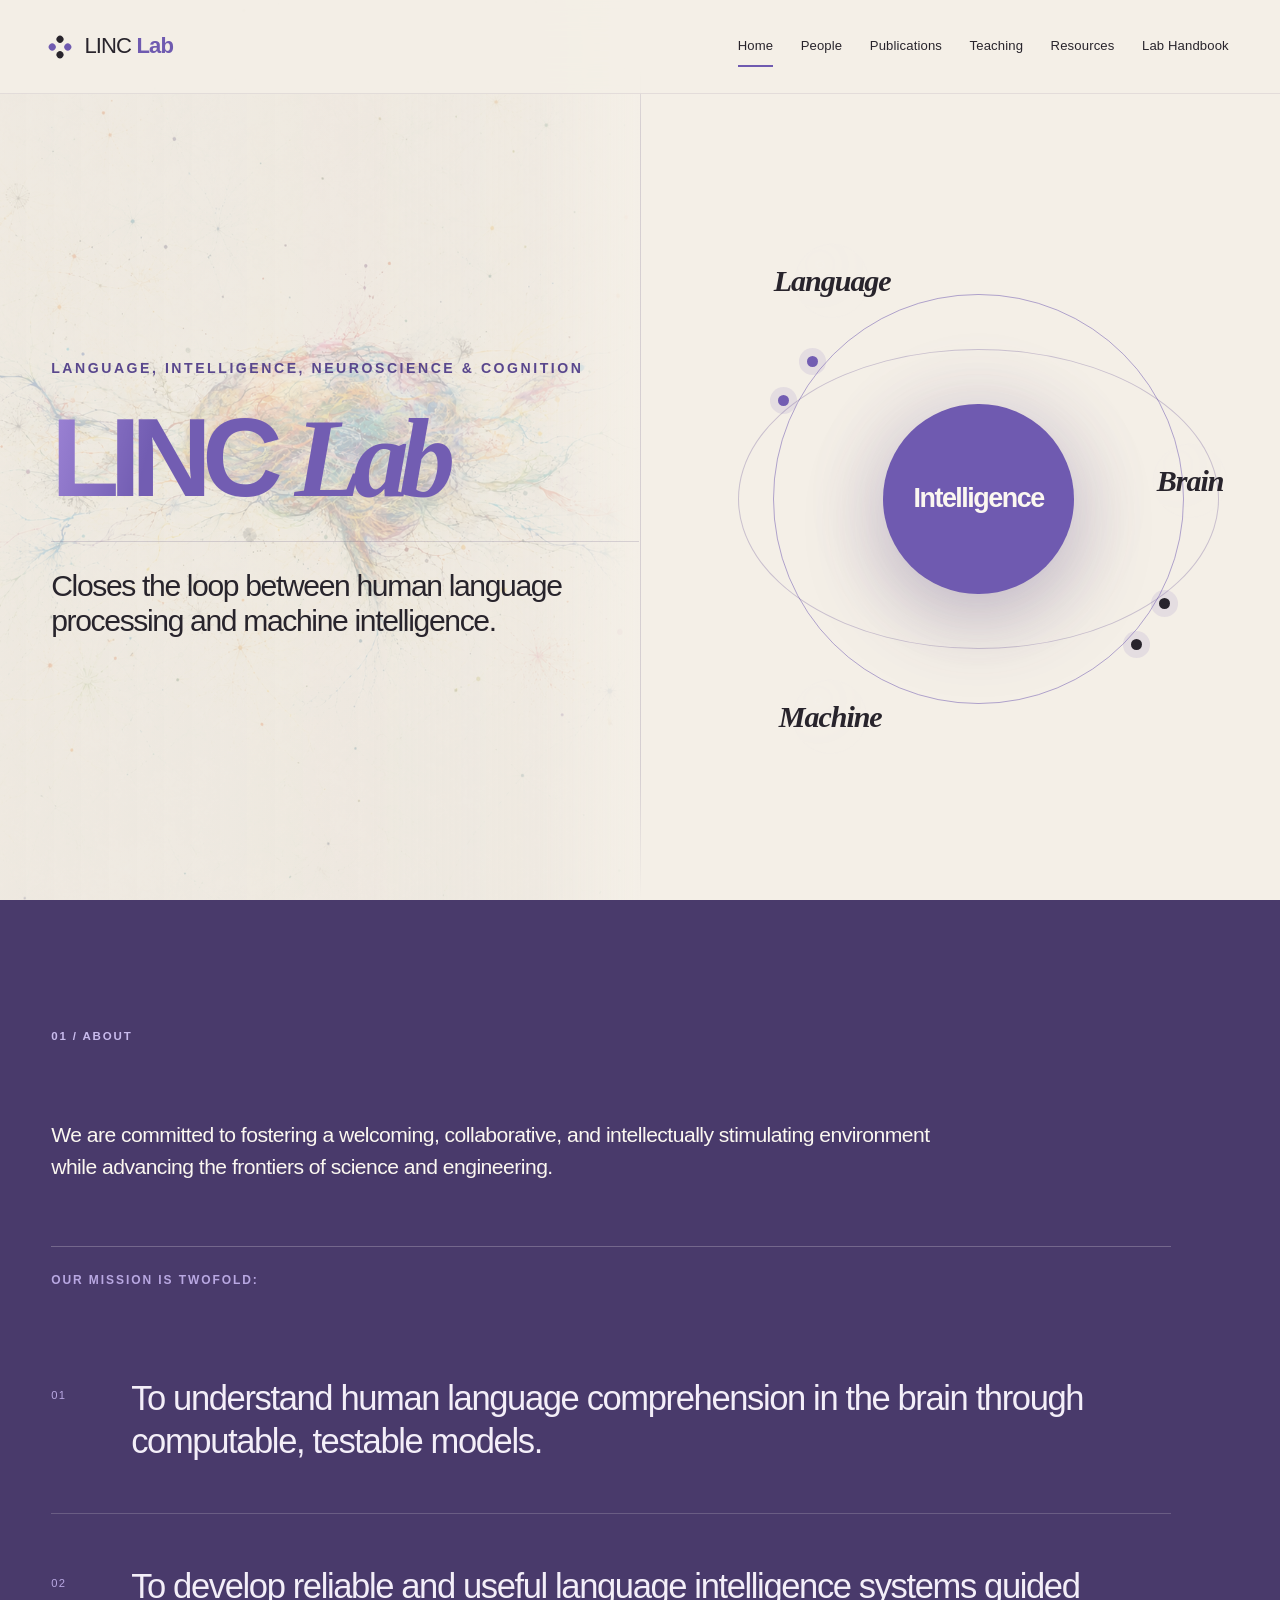
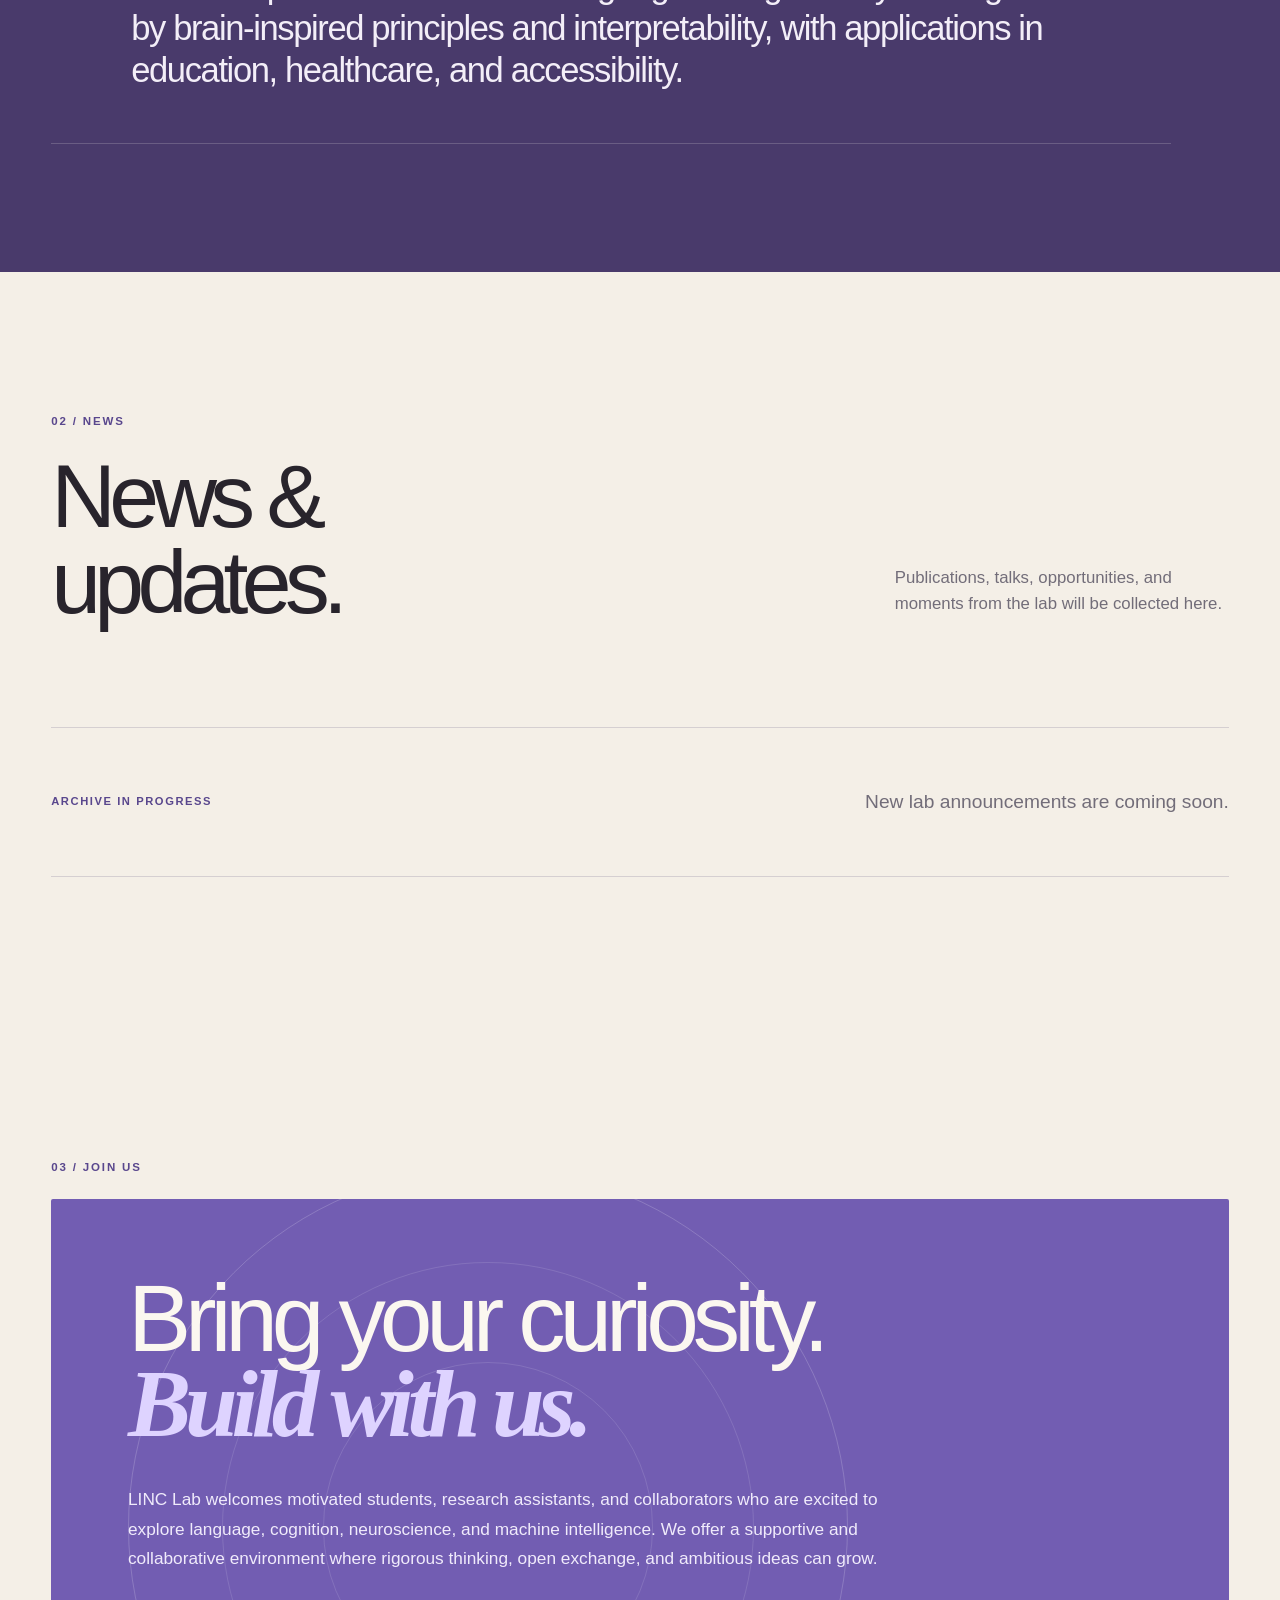
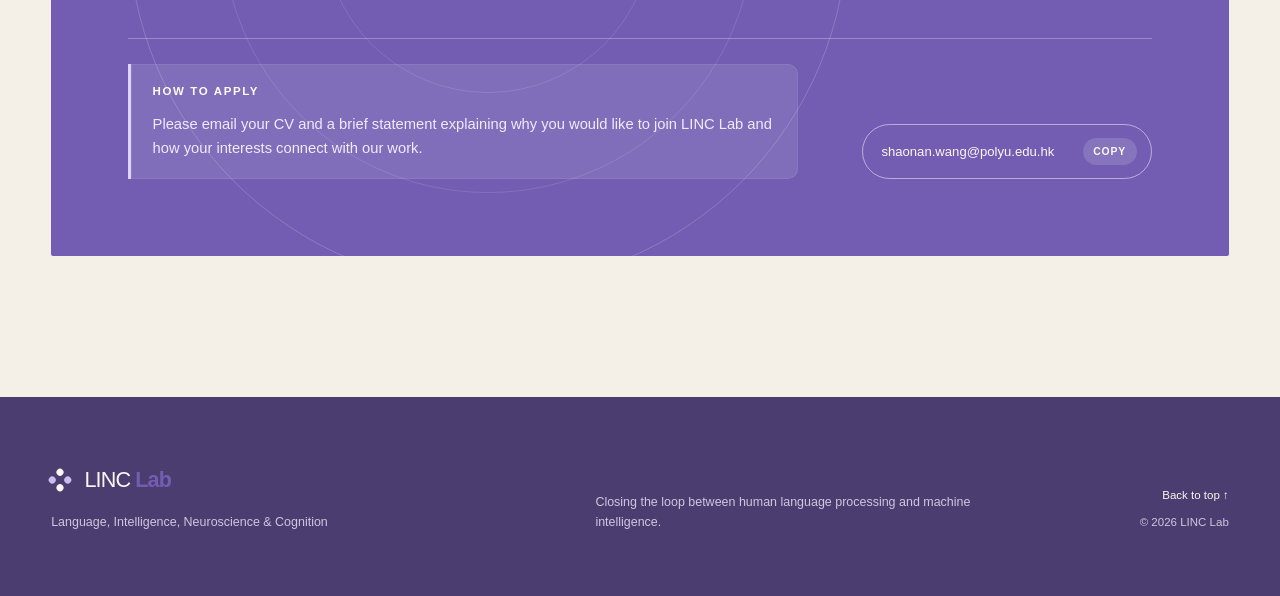
==== commit 214fea1f: "Update recruitment section and member profile" ====
--- a/index.html
+++ b/index.html
@@ -94,10 +94,20 @@
         <p class="section-index">03 / Join us</p>
         <div class="join-panel">
           <div class="join-orbit" aria-hidden="true"></div>
-          <p class="eyebrow">Curious minds welcome</p>
-          <h2 id="join-title">Help us close<br />the next loop.</h2>
-          <p>We welcome conversations with students, researchers, and collaborators interested in language, brains, cognition, and intelligent systems.</p>
-          <span class="availability">Recruitment details forthcoming</span>
+          <div class="join-content">
+            <h2 id="join-title">Bring your curiosity.<br /><em>Build with us.</em></h2>
+            <p class="join-intro">LINC Lab welcomes motivated students, research assistants, and collaborators who are excited to explore language, cognition, neuroscience, and machine intelligence. We offer a supportive and collaborative environment where rigorous thinking, open exchange, and ambitious ideas can grow.</p>
+            <div class="join-application">
+              <div>
+                <span>How to apply</span>
+                <p>Please email your CV and a brief statement explaining why you would like to join LINC Lab and how your interests connect with our work.</p>
+              </div>
+              <button class="copy-email" type="button" data-copy-email="shaonan.wang@polyu.edu.hk" aria-label="Copy email address shaonan.wang@polyu.edu.hk">
+                <span class="copy-email-address">shaonan.wang@polyu.edu.hk</span>
+                <span class="copy-email-status" data-copy-label aria-live="polite">Copy</span>
+              </button>
+            </div>
+          </div>
         </div>
       </section>
     </main>
--- a/styles.css
+++ b/styles.css
@@ -123,8 +123,6 @@
 .menu-toggle { display: none; }
 
 .hero {
-  --loop-shift-x: 0px;
-  --loop-shift-y: 0px;
   position: relative;
   isolation: isolate;
   width: 100%;
@@ -253,11 +251,10 @@
   height: 100%;
   object-fit: cover;
   object-position: 50% 50%;
-  opacity: 0.09;
-  filter: grayscale(.58) sepia(.08) saturate(.3) hue-rotate(218deg) contrast(.88);
-  transform: translate(var(--loop-shift-x), var(--loop-shift-y)) scale(1.02);
+  opacity: 0.3;
+  filter: grayscale(.02) sepia(0) saturate(.92) hue-rotate(2deg) contrast(.92);
+  transform: scale(1.02);
   mix-blend-mode: multiply;
-  transition: opacity 800ms ease, filter 900ms ease, transform 1100ms cubic-bezier(.2,.7,.2,1);
 }
 .hero-neural-bg::after {
   content: "";
@@ -287,11 +284,6 @@
 .hero-neural-wave::after { top: 50%; left: 50%; width: 100%; }
 .hero-neural-wave::before { animation-delay: .62s !important; }
 .hero-neural-wave::after { animation-delay: 1.24s !important; }
-.hero[data-right-hover="true"] .hero-neural-bg img {
-  opacity: 0.3;
-  filter: grayscale(.02) sepia(0) saturate(.92) hue-rotate(2deg) contrast(.92);
-  transform: translate(var(--loop-shift-x), var(--loop-shift-y)) scale(1.075);
-}
 .hero[data-right-hover="true"] .hero-neural-wave,
 .hero[data-right-hover="true"] .hero-neural-wave::before,
 .hero[data-right-hover="true"] .hero-neural-wave::after {
@@ -627,22 +619,60 @@
 .join { padding-block: clamp(7rem, 11vw, 11rem); }
 .join-panel {
   position: relative;
-  min-height: 590px;
+  min-height: 620px;
   display: flex;
   flex-direction: column;
-  align-items: center;
+  align-items: flex-start;
   justify-content: center;
   overflow: hidden;
-  padding: 4rem var(--pad);
+  padding: clamp(3rem, 6vw, 6rem);
   border-radius: 2px;
   background: var(--terracotta);
   color: var(--cream);
-  text-align: center;
-}
-.join-panel .eyebrow { color: #eee9fb; }
-.join h2 { position: relative; z-index: 1; font-size: clamp(4rem, 9vw, 8.5rem); }
-.join-panel > p:not(.eyebrow) { position: relative; z-index: 1; max-width: 610px; margin: 2.2rem 0 1.7rem; color: #eee9fb; font-size: 1.05rem; }
-.availability { position: relative; z-index: 1; padding: 0.65rem 1rem; border: 1px solid rgba(255,255,255,0.45); border-radius: 100px; font-size: 0.7rem; letter-spacing: 0.08em; text-transform: uppercase; }
+  text-align: left;
+}
+.join-content { position: relative; z-index: 1; width: min(100%, 1060px); margin-inline: auto; }
+.join h2 { font-size: clamp(3.8rem, 7.4vw, 7.2rem); line-height: 0.9; letter-spacing: -0.065em; }
+.join h2 em { color: #ded3ff; font-family: var(--font-serif); font-weight: 600; }
+.join-intro { max-width: 760px; margin: 2.4rem 0 0; color: #f0ebfb; font-size: clamp(1rem, 1.35vw, 1.2rem); line-height: 1.7; }
+.join-application {
+  display: grid;
+  grid-template-columns: minmax(0, 1fr) auto;
+  gap: clamp(2rem, 5vw, 5rem);
+  align-items: end;
+  margin-top: clamp(2.8rem, 5vw, 4.5rem);
+  padding-top: 1.6rem;
+  border-top: 1px solid rgba(255,255,255,0.28);
+}
+.join-application > div {
+  max-width: 680px;
+  padding: 1.2rem 1.35rem;
+  border-left: 3px solid #ded3ff;
+  border-radius: 0 10px 10px 0;
+  background: rgba(255,255,255,0.1);
+  box-shadow: inset 0 0 0 1px rgba(255,255,255,0.08);
+}
+.join-application > div > span { display: block; margin-bottom: 0.65rem; color: #fffaf2; font-size: 0.72rem; font-weight: 700; letter-spacing: 0.14em; text-transform: uppercase; }
+.join-application p { margin: 0; color: #f0ebfb; font-size: 0.92rem; line-height: 1.65; }
+.copy-email {
+  display: inline-flex;
+  align-items: center;
+  justify-content: space-between;
+  gap: 1rem;
+  min-width: 290px;
+  padding: 0.8rem 0.9rem 0.8rem 1.15rem;
+  border: 1px solid rgba(255,255,255,0.5);
+  border-radius: 100px;
+  background: transparent;
+  color: var(--cream);
+  font-size: 0.82rem;
+  white-space: nowrap;
+  cursor: pointer;
+  transition: background 220ms ease, color 220ms ease, transform 220ms ease;
+}
+.copy-email-status { min-width: 54px; padding: 0.35rem 0.55rem; border-radius: 100px; background: rgba(255,255,255,0.14); font-size: 0.65rem; font-weight: 700; letter-spacing: 0.08em; text-align: center; text-transform: uppercase; }
+.copy-email:hover, .copy-email:focus-visible, .copy-email.is-copied { background: var(--cream); color: var(--violet-deep); outline: none; transform: translateY(-2px); }
+.copy-email:hover .copy-email-status, .copy-email:focus-visible .copy-email-status, .copy-email.is-copied .copy-email-status { background: rgba(111,90,176,0.12); }
 .join-orbit { position: absolute; width: min(74vw, 720px); aspect-ratio: 1; border: 1px solid rgba(255,255,255,0.18); border-radius: 50%; }
 .join-orbit::before, .join-orbit::after { content: ""; position: absolute; border: 1px solid rgba(255,255,255,0.12); border-radius: 50%; }
 .join-orbit::before { inset: 13%; }
@@ -665,8 +695,7 @@
   .hero { grid-template-columns: 1fr; grid-template-rows: auto auto; gap: 3rem; min-height: auto; padding-top: 9rem; }
   .hero::before { display: none; }
   .hero-neural-bg { inset: 0 0 48% 0; }
-  .hero-neural-bg img { width: 100%; object-fit: contain; transform: translate(var(--loop-shift-x), var(--loop-shift-y)) scale(1.02); }
-  .hero[data-right-hover="true"] .hero-neural-bg img { transform: translate(var(--loop-shift-x), var(--loop-shift-y)) scale(1.075); }
+  .hero-neural-bg img { width: 100%; object-fit: contain; transform: scale(1.02); }
   .loop-visual { width: min(80vw, 540px); }
   .manifesto-grid { grid-template-columns: 1fr; }
   .section-heading { grid-template-columns: 1fr; align-items: start; }
@@ -720,8 +749,11 @@
   .research-symbol { grid-column: 2; width: 110px; }
   .research-item > div:last-child { grid-column: 2; }
   .member-card { grid-column: span 12; }
-  .join-panel { min-height: 520px; margin-inline: calc(var(--pad) * -0.35); }
-  .join h2 { font-size: clamp(3.5rem, 17vw, 6rem); }
+  .join-panel { min-height: 620px; margin-inline: calc(var(--pad) * -0.35); }
+  .join h2 { font-size: clamp(3.35rem, 15vw, 5.5rem); }
+  .join-application { grid-template-columns: 1fr; align-items: start; }
+  .copy-email { min-width: 0; width: 100%; white-space: normal; }
+  .copy-email-address { overflow-wrap: anywhere; }
   .footer-grid { grid-template-columns: 1fr; align-items: start; }
   .footer-meta { grid-column: 1; align-items: flex-start; }
 }
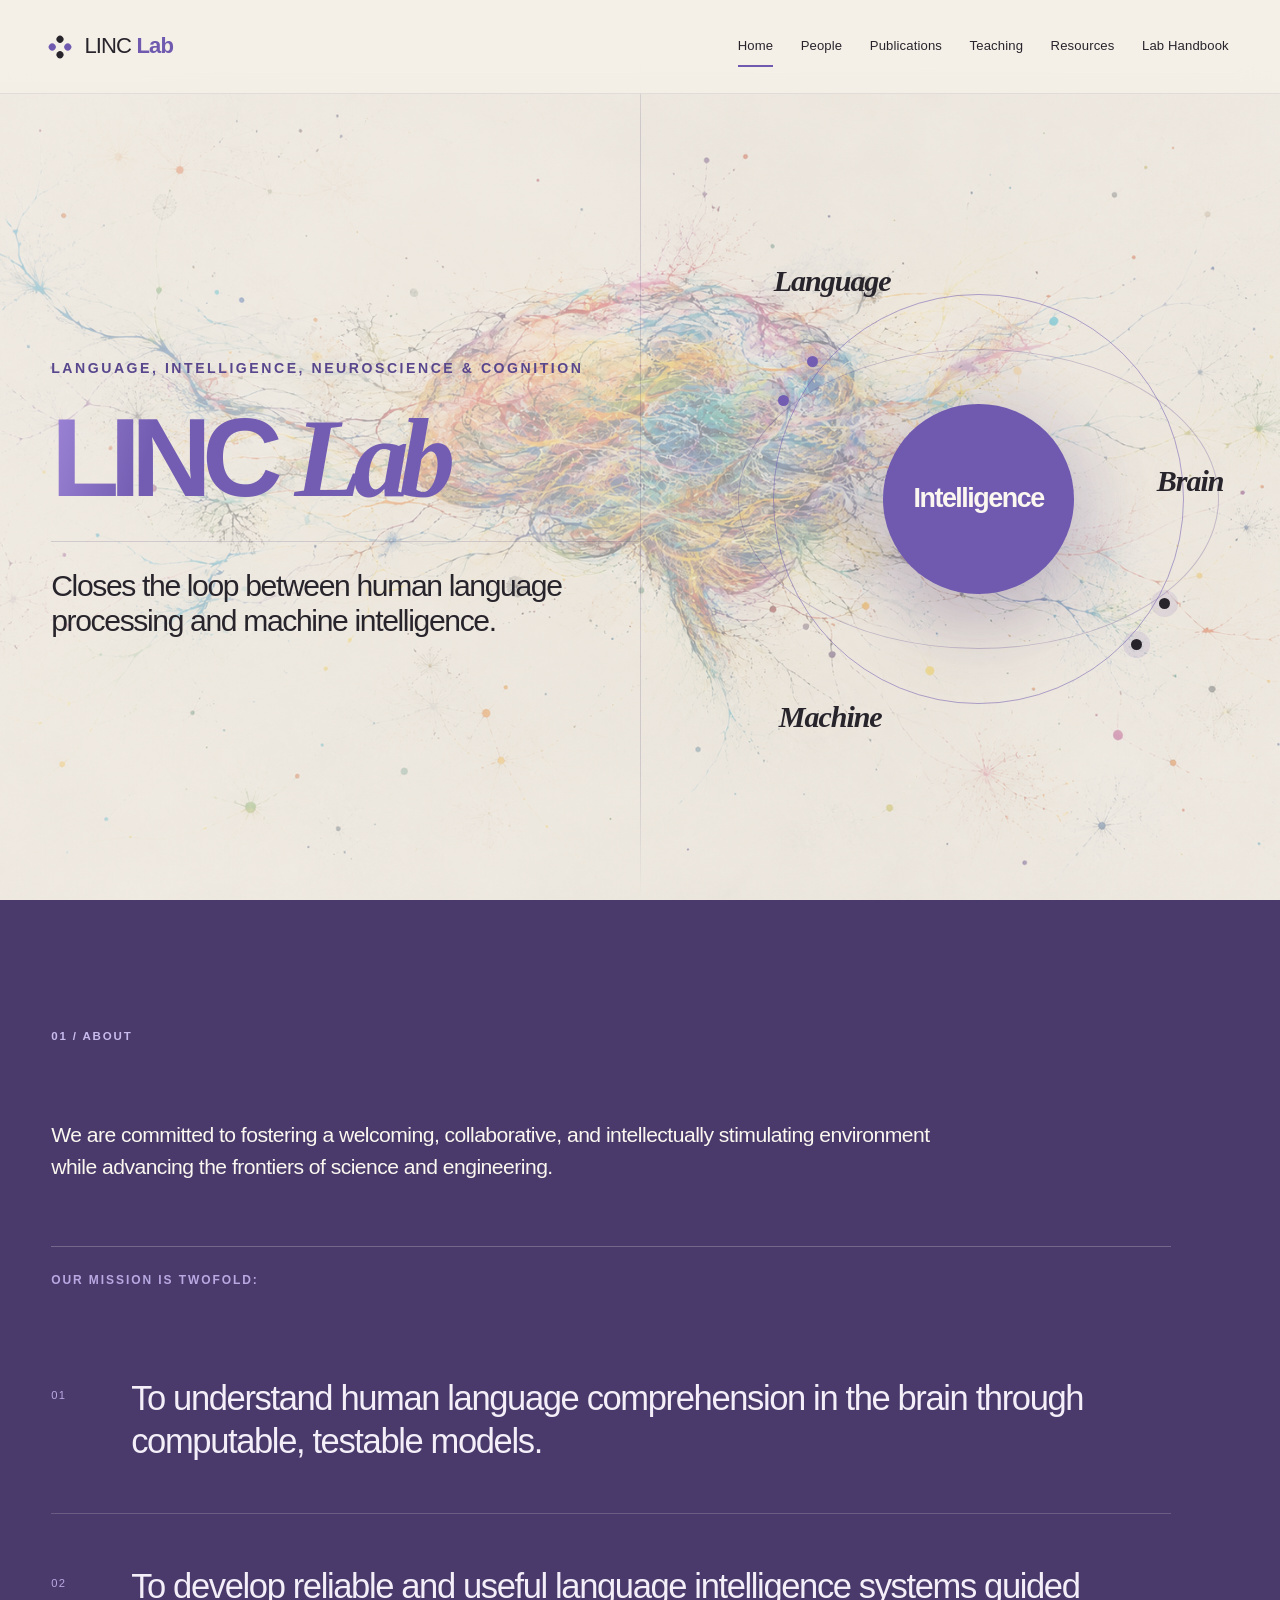
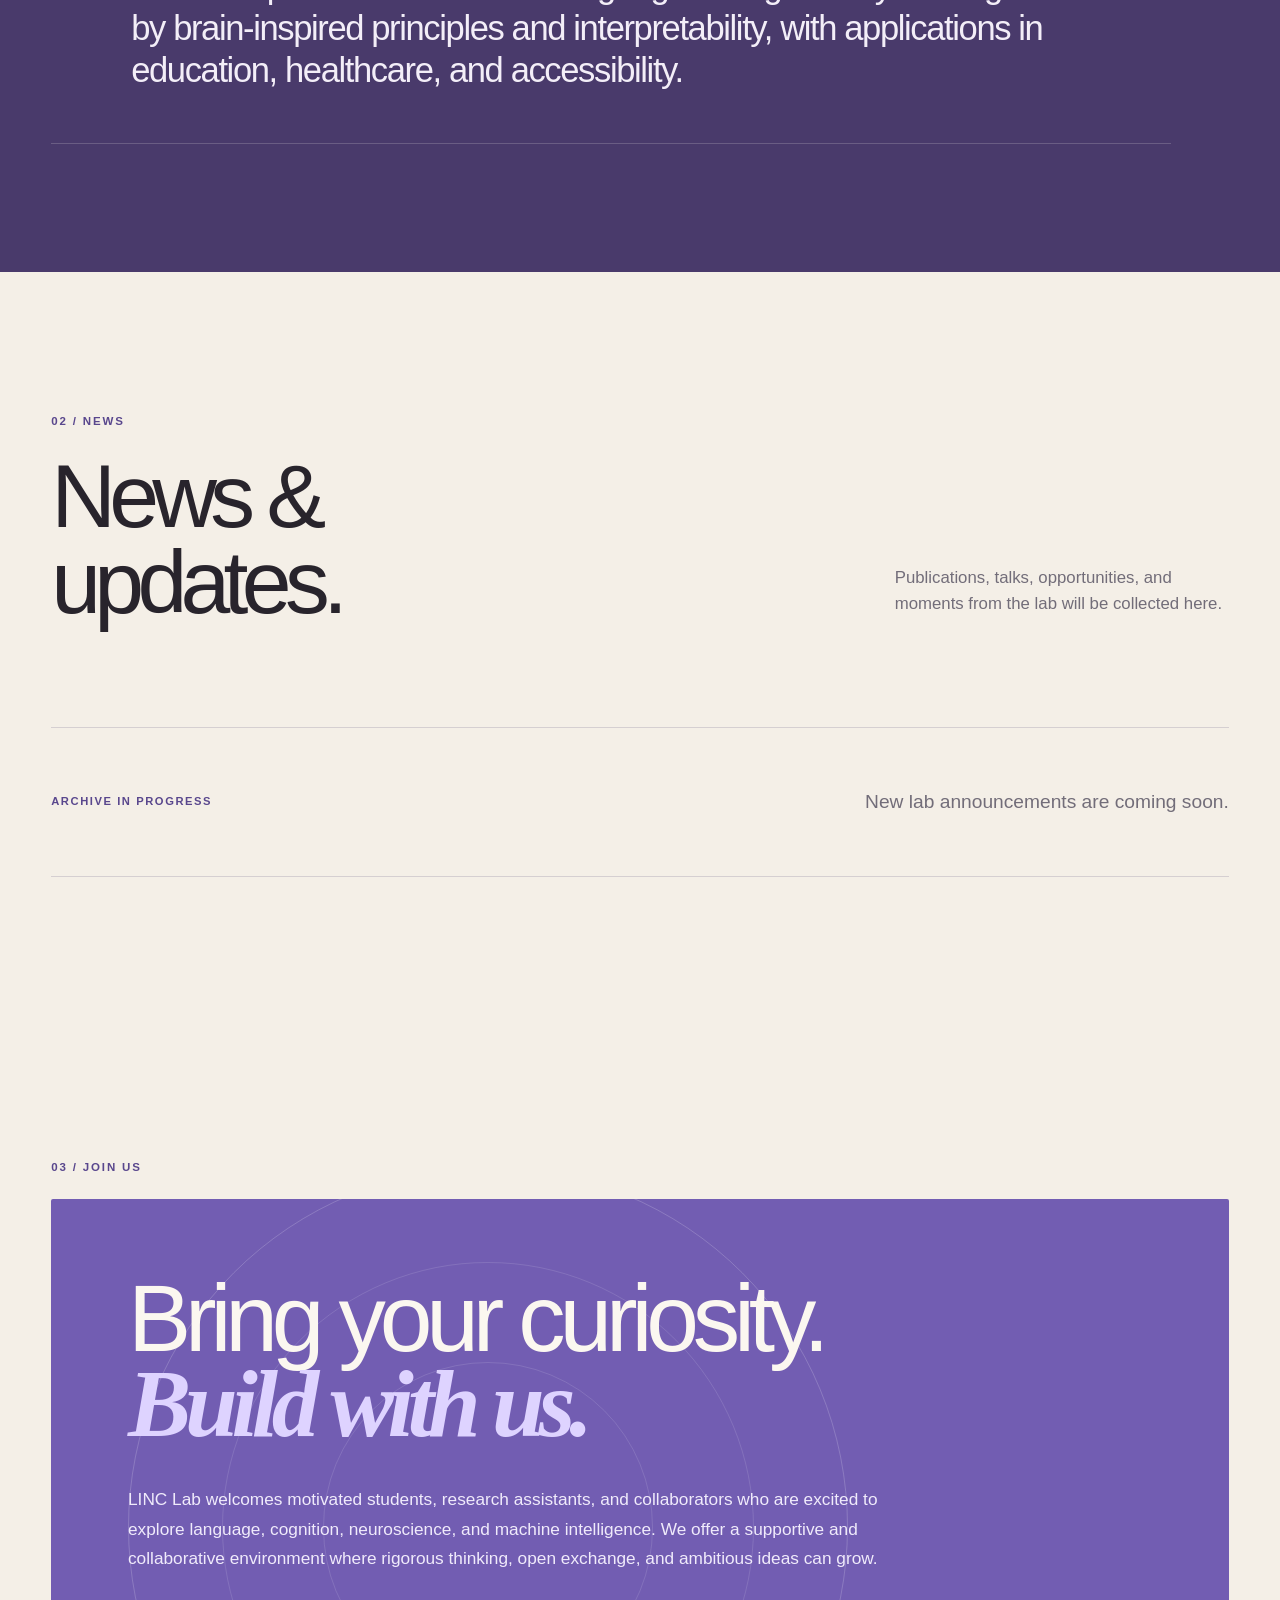
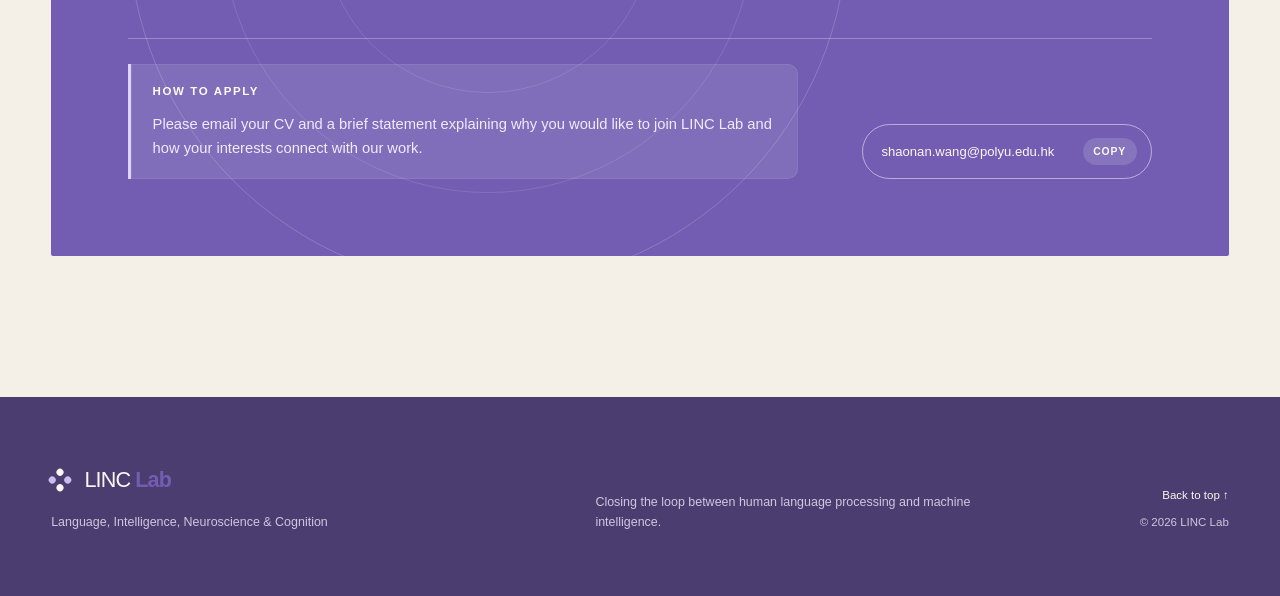
==== commit 25380543: "Add responsive neural SVG background" ====
--- a/index.html
+++ b/index.html
@@ -41,7 +41,7 @@
     <main id="main" data-nav-theme="light">
       <section id="home" class="hero section-shell" aria-labelledby="hero-title">
         <div class="hero-neural-bg" aria-hidden="true">
-          <img src="assets/neural-brain-hero-v2.png" alt="" />
+          <img src="assets/neural-brain-hero-v2.svg" alt="" />
           <span class="hero-neural-wave"></span>
         </div>
         <div class="hero-copy reveal">
--- a/styles.css
+++ b/styles.css
@@ -241,7 +241,7 @@
 }
 .hero-neural-bg {
   position: absolute;
-  inset: 0 50% 0 0;
+  inset: 82px 0 0;
   z-index: 0;
   overflow: hidden;
   pointer-events: none;
@@ -251,19 +251,15 @@
   height: 100%;
   object-fit: cover;
   object-position: 50% 50%;
-  opacity: 0.3;
-  filter: grayscale(.02) sepia(0) saturate(.92) hue-rotate(2deg) contrast(.92);
-  transform: scale(1.02);
-  mix-blend-mode: multiply;
+  opacity: 0.5;
+  filter: saturate(.86) contrast(.94);
 }
 .hero-neural-bg::after {
   content: "";
   position: absolute;
   inset: 0;
   z-index: 2;
-  background:
-    linear-gradient(90deg, rgba(244,239,231,.1), rgba(244,239,231,.025) 58%, rgba(244,239,231,.18) 84%, var(--paper) 100%),
-    rgba(244,239,231,.04);
+  background: linear-gradient(90deg, rgba(244,239,231,.34) 0%, rgba(244,239,231,.2) 44%, rgba(244,239,231,.08) 68%, rgba(244,239,231,.16) 100%);
 }
 .hero-neural-wave,
 .hero-neural-wave::before,
@@ -694,8 +690,8 @@
 @media (max-width: 960px) {
   .hero { grid-template-columns: 1fr; grid-template-rows: auto auto; gap: 3rem; min-height: auto; padding-top: 9rem; }
   .hero::before { display: none; }
-  .hero-neural-bg { inset: 0 0 48% 0; }
-  .hero-neural-bg img { width: 100%; object-fit: contain; transform: scale(1.02); }
+  .hero-neural-bg { inset: 82px 0 0; }
+  .hero-neural-bg img { width: 100%; object-fit: cover; object-position: 50% 50%; }
   .loop-visual { width: min(80vw, 540px); }
   .manifesto-grid { grid-template-columns: 1fr; }
   .section-heading { grid-template-columns: 1fr; align-items: start; }
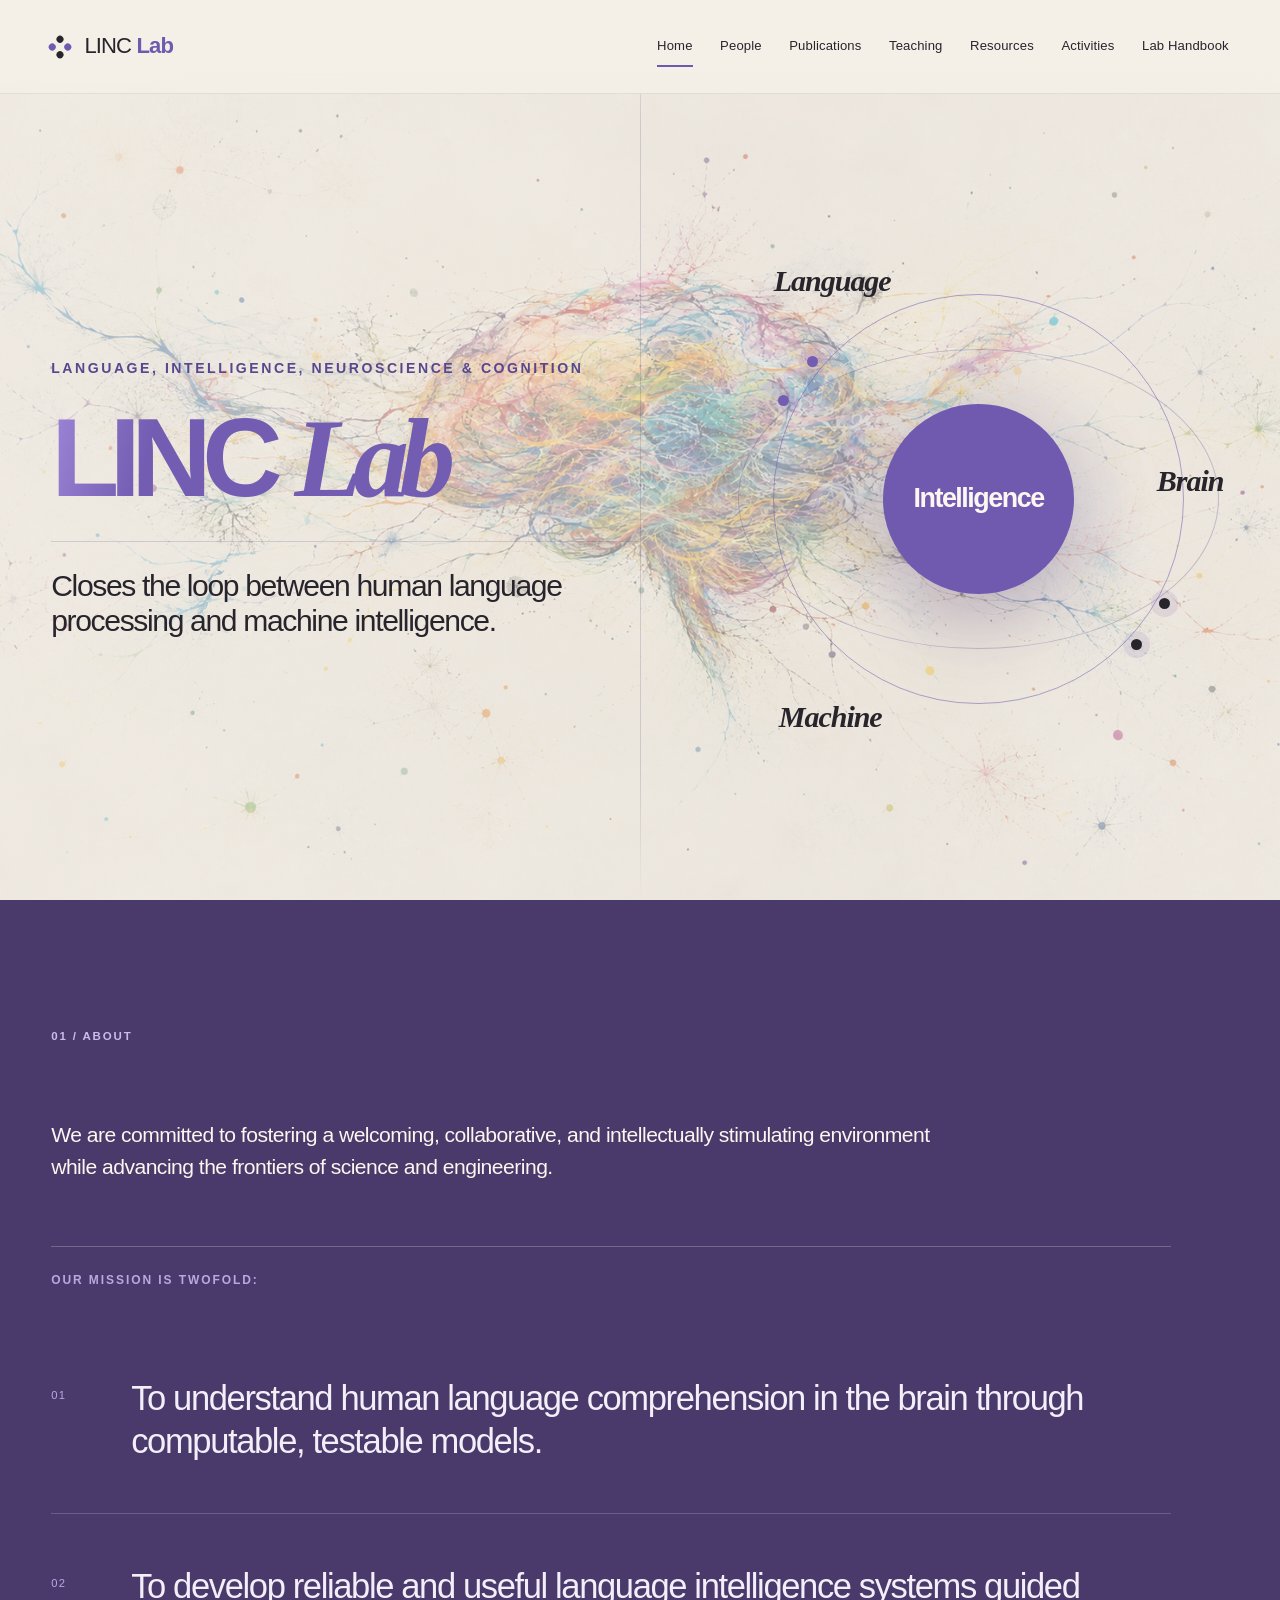
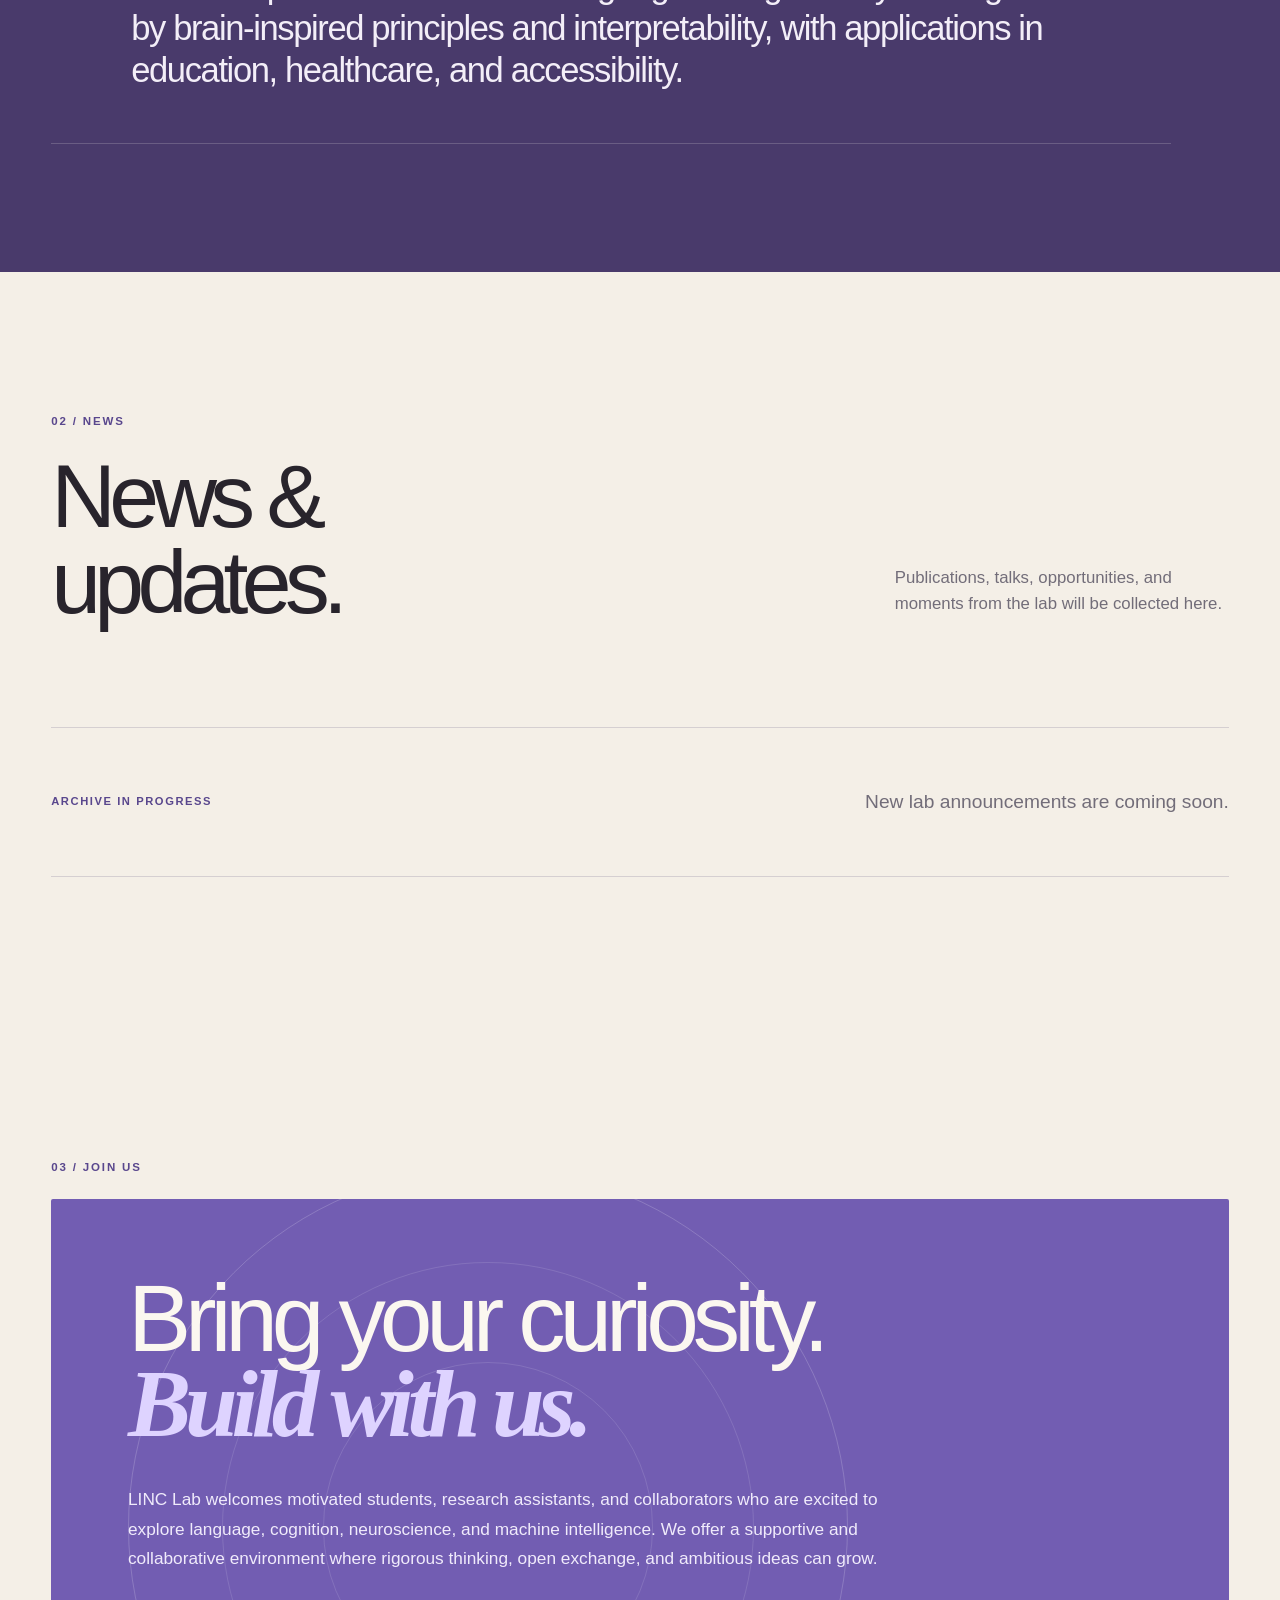
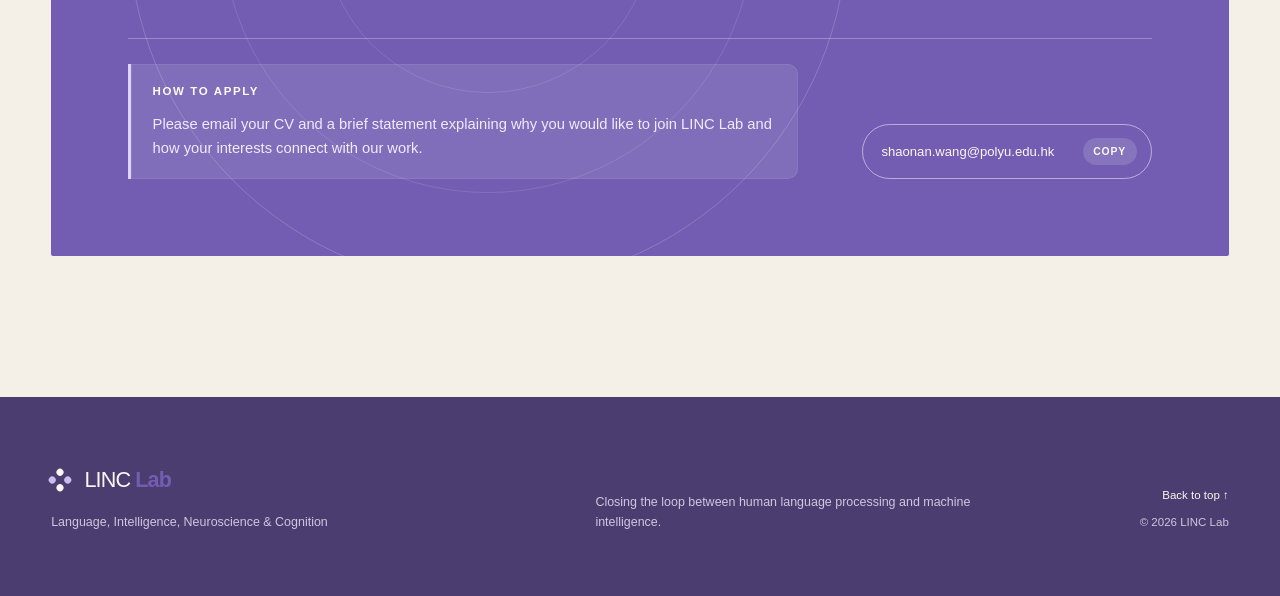
==== commit 1a831949: "Add lab activities page" ====
--- a/index.html
+++ b/index.html
@@ -33,7 +33,7 @@
         <a href="publications.html">Publications</a>
         <a href="teaching.html">Teaching</a>
         <a href="resources.html">Resources</a>
-
+        <a href="activities.html">Activities</a>
         <a class="nav-handbook" href="handbook.html">Lab Handbook</a>
       </nav>
     </header>
--- a/styles.css
+++ b/styles.css
@@ -903,7 +903,7 @@
 .person-supervision a { color: var(--terracotta-dark); text-decoration: underline; text-decoration-color: rgba(112, 82, 181, 0.28); text-underline-offset: 0.2em; }
 .person-research {
   width: 100%;
-  min-height: 112px;
+  min-height: 148px;
   margin: 2rem 0;
   padding: 1.5rem 0;
   border-top: 1px solid var(--line);
@@ -920,6 +920,113 @@
 .subpage-heading h2 { font-size: clamp(3.2rem, 6vw, 6rem); }
 .alumni-section .page-empty,
 .collaborators-section .page-empty { min-height: 180px; }
+
+.activities-page { overflow: clip; }
+.activities-feed { padding-bottom: clamp(7rem, 11vw, 11rem); }
+.activity-entry {
+  display: grid;
+  grid-template-columns: minmax(120px, 0.2fr) minmax(0, 1fr);
+  gap: clamp(2rem, 5.5vw, 6rem);
+  padding-top: clamp(2rem, 4vw, 4rem);
+  border-top: 1px solid var(--line);
+}
+.activity-meta { padding-top: 0.2rem; }
+.activity-meta time {
+  display: flex;
+  flex-direction: column;
+  color: var(--ink);
+  font-size: 0.72rem;
+  font-weight: 600;
+  letter-spacing: 0.12em;
+  line-height: 1.45;
+  text-transform: uppercase;
+}
+.activity-meta time span {
+  margin-bottom: 0.15rem;
+  color: var(--terracotta-dark);
+  font: 400 clamp(3.4rem, 6vw, 6.4rem)/0.9 var(--font-display);
+  letter-spacing: -0.07em;
+}
+.activity-meta p {
+  margin: 2rem 0 0;
+  color: var(--muted);
+  font-size: 0.68rem;
+  letter-spacing: 0.14em;
+  text-transform: uppercase;
+}
+.activity-story { margin: 0; }
+.activity-photo {
+  position: relative;
+  overflow: hidden;
+  aspect-ratio: 4 / 3;
+  background: #ded6ca;
+}
+.activity-photo::after {
+  content: "";
+  position: absolute;
+  inset: 0;
+  border: 1px solid rgba(255, 255, 255, 0.25);
+  pointer-events: none;
+}
+.activity-photo img {
+  width: 100%;
+  height: 100%;
+  object-fit: cover;
+  transition: transform 700ms cubic-bezier(.2,.7,.2,1), filter 350ms ease;
+}
+.activity-entry:hover .activity-photo img { transform: scale(1.018); filter: saturate(1.04); }
+.activity-story figcaption {
+  display: grid;
+  grid-template-columns: minmax(0, 0.9fr) minmax(250px, 0.34fr);
+  gap: clamp(2rem, 5vw, 5rem);
+  align-items: center;
+  padding-top: clamp(2rem, 3.8vw, 3.5rem);
+}
+.activity-copy {
+  position: relative;
+  padding-left: clamp(1.2rem, 2vw, 2rem);
+}
+.activity-copy::before {
+  content: "";
+  position: absolute;
+  top: 0.15rem;
+  bottom: 0.2rem;
+  left: 0;
+  width: 2px;
+  background: var(--terracotta-dark);
+}
+.activity-copy > p {
+  margin: 0 0 0.7rem;
+  color: var(--terracotta-dark);
+  font-size: 0.65rem;
+  font-weight: 600;
+  letter-spacing: 0.15em;
+  text-transform: uppercase;
+}
+.activity-story h2 {
+  max-width: 680px;
+  margin: 0;
+  font: 500 clamp(1.8rem, 3.1vw, 3.15rem)/1.08 var(--font-display);
+  letter-spacing: -0.045em;
+}
+.activity-location {
+  display: grid;
+  grid-template-columns: auto 1fr auto;
+  gap: 0.85rem;
+  align-items: center;
+  min-height: 76px;
+  padding: 1rem 1.1rem;
+  border-top: 1px solid var(--line);
+  border-bottom: 1px solid var(--line);
+  color: var(--ink);
+  transition: color 200ms ease, border-color 200ms ease;
+}
+.activity-location:hover { color: var(--terracotta-dark); border-color: rgba(112, 82, 181, 0.42); }
+.activity-location-icon { color: var(--terracotta-dark); font-size: 1.4rem; }
+.activity-location strong { display: block; font-size: 0.78rem; line-height: 1.35; }
+.activity-location small { display: block; margin-top: 0.28rem; color: var(--muted); font-size: 0.68rem; letter-spacing: 0.06em; }
+.activity-location-arrow { font-size: 1rem; transition: transform 200ms ease; }
+.activity-location:hover .activity-location-arrow { transform: translate(2px, -2px); }
 
 .handbook-page { overflow: clip; }
 .handbook-hero {
@@ -1222,6 +1329,13 @@
 }
 
 @media (max-width: 980px) {
+  .activity-entry { grid-template-columns: 1fr; gap: 1.7rem; }
+  .activity-meta { display: flex; align-items: end; justify-content: space-between; }
+  .activity-meta time { flex-direction: row; gap: 0.65rem; align-items: baseline; }
+  .activity-meta time span { margin: 0; font-size: 3.4rem; }
+  .activity-meta p { margin: 0 0 0.25rem; }
+  .activity-story figcaption { grid-template-columns: 1fr; }
+  .activity-location { max-width: 380px; }
   .handbook-layout { grid-template-columns: 1fr; }
   .handbook-toc { position: static; }
   .handbook-toc nav { grid-template-columns: repeat(2, minmax(0, 1fr)); column-gap: 1.5rem; }
@@ -1243,6 +1357,13 @@
   .page-hero > p:last-child { margin-left: 0; }
   .people-card-grid { grid-template-columns: 1fr; }
   .person-card { min-height: 535px; }
+  .activities-feed { padding-inline: 0; }
+  .activity-entry { padding-inline: var(--pad); }
+  .activity-meta { align-items: center; }
+  .activity-meta time { align-items: center; }
+  .activity-meta time span { font-size: 2.9rem; }
+  .activity-photo { margin-inline: calc(var(--pad) * -1); }
+  .activity-story h2 { font-size: clamp(1.9rem, 8.2vw, 2.8rem); }
   .news-empty, .page-empty { align-items: flex-start; flex-direction: column; justify-content: center; }
   .handbook-hero { grid-template-columns: 1fr; align-items: start; }
   .handbook-hero h1 { font-size: clamp(4.4rem, 23vw, 7rem); }
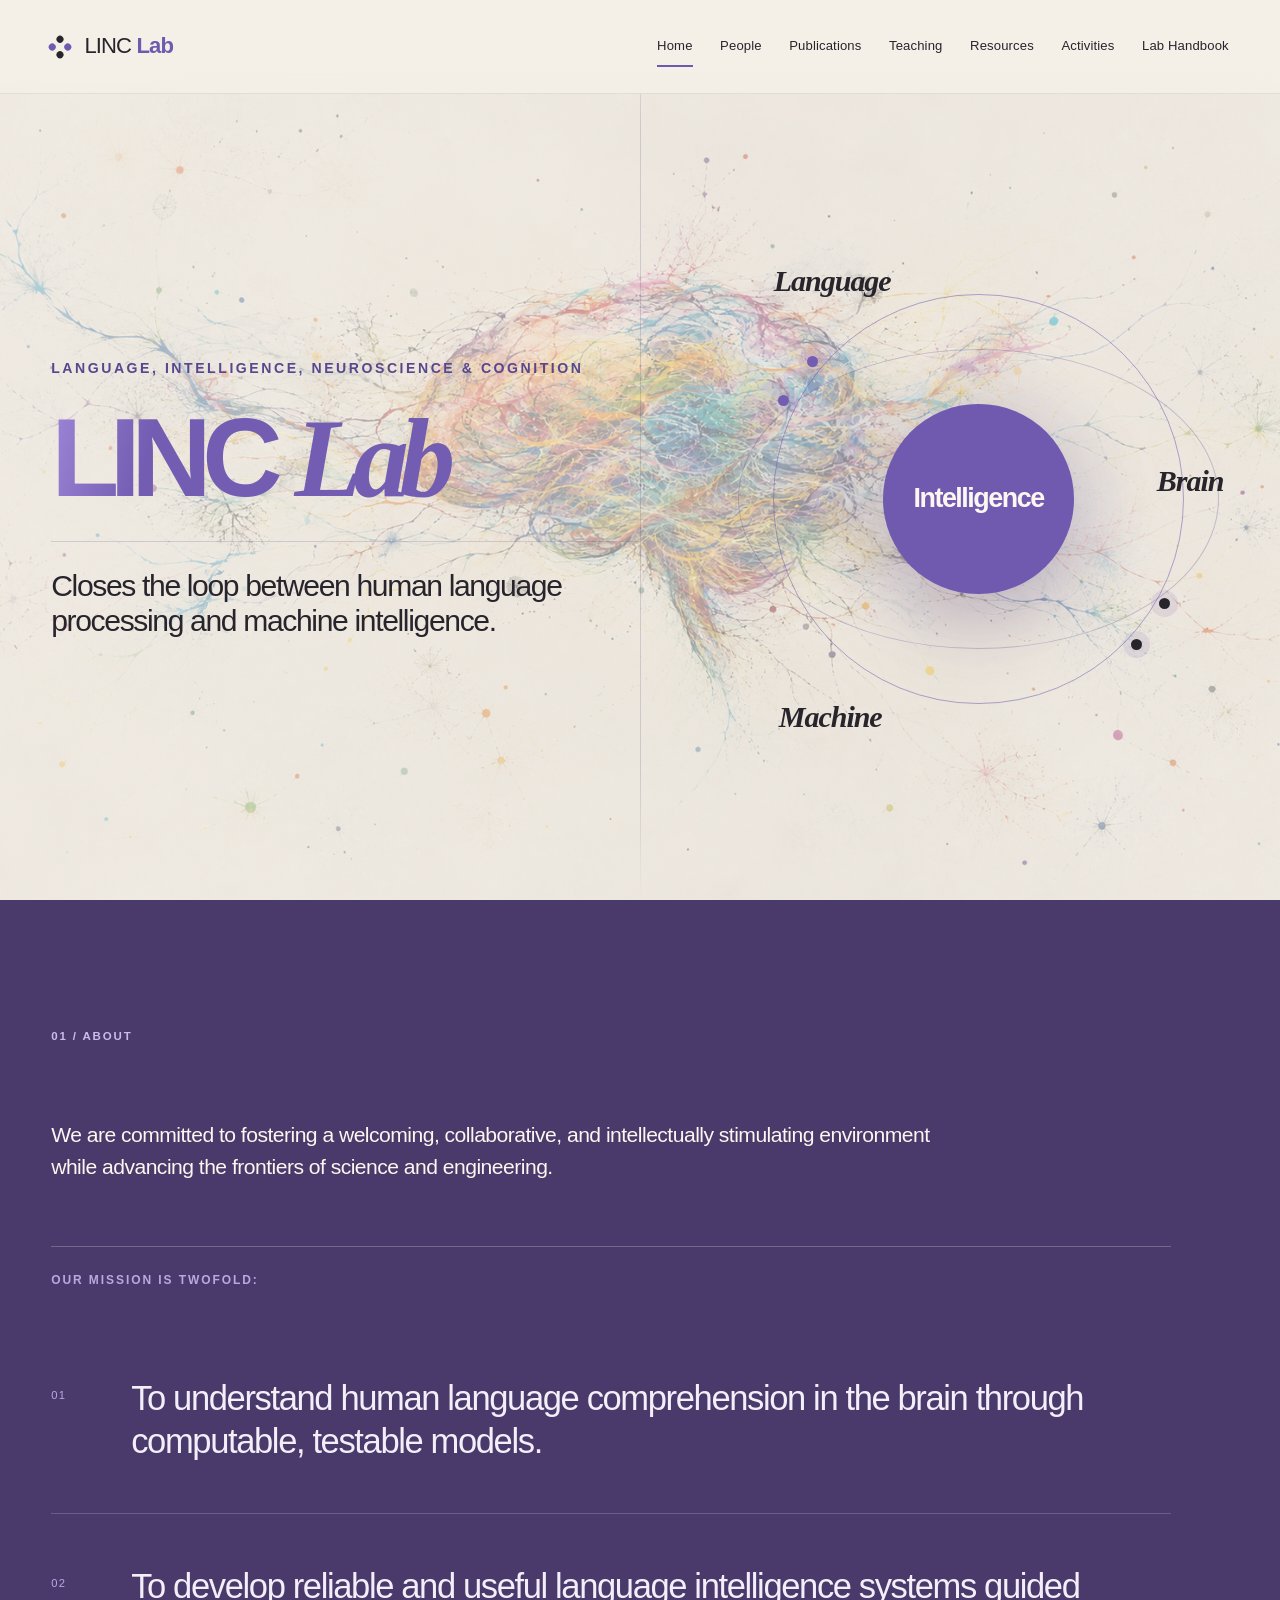
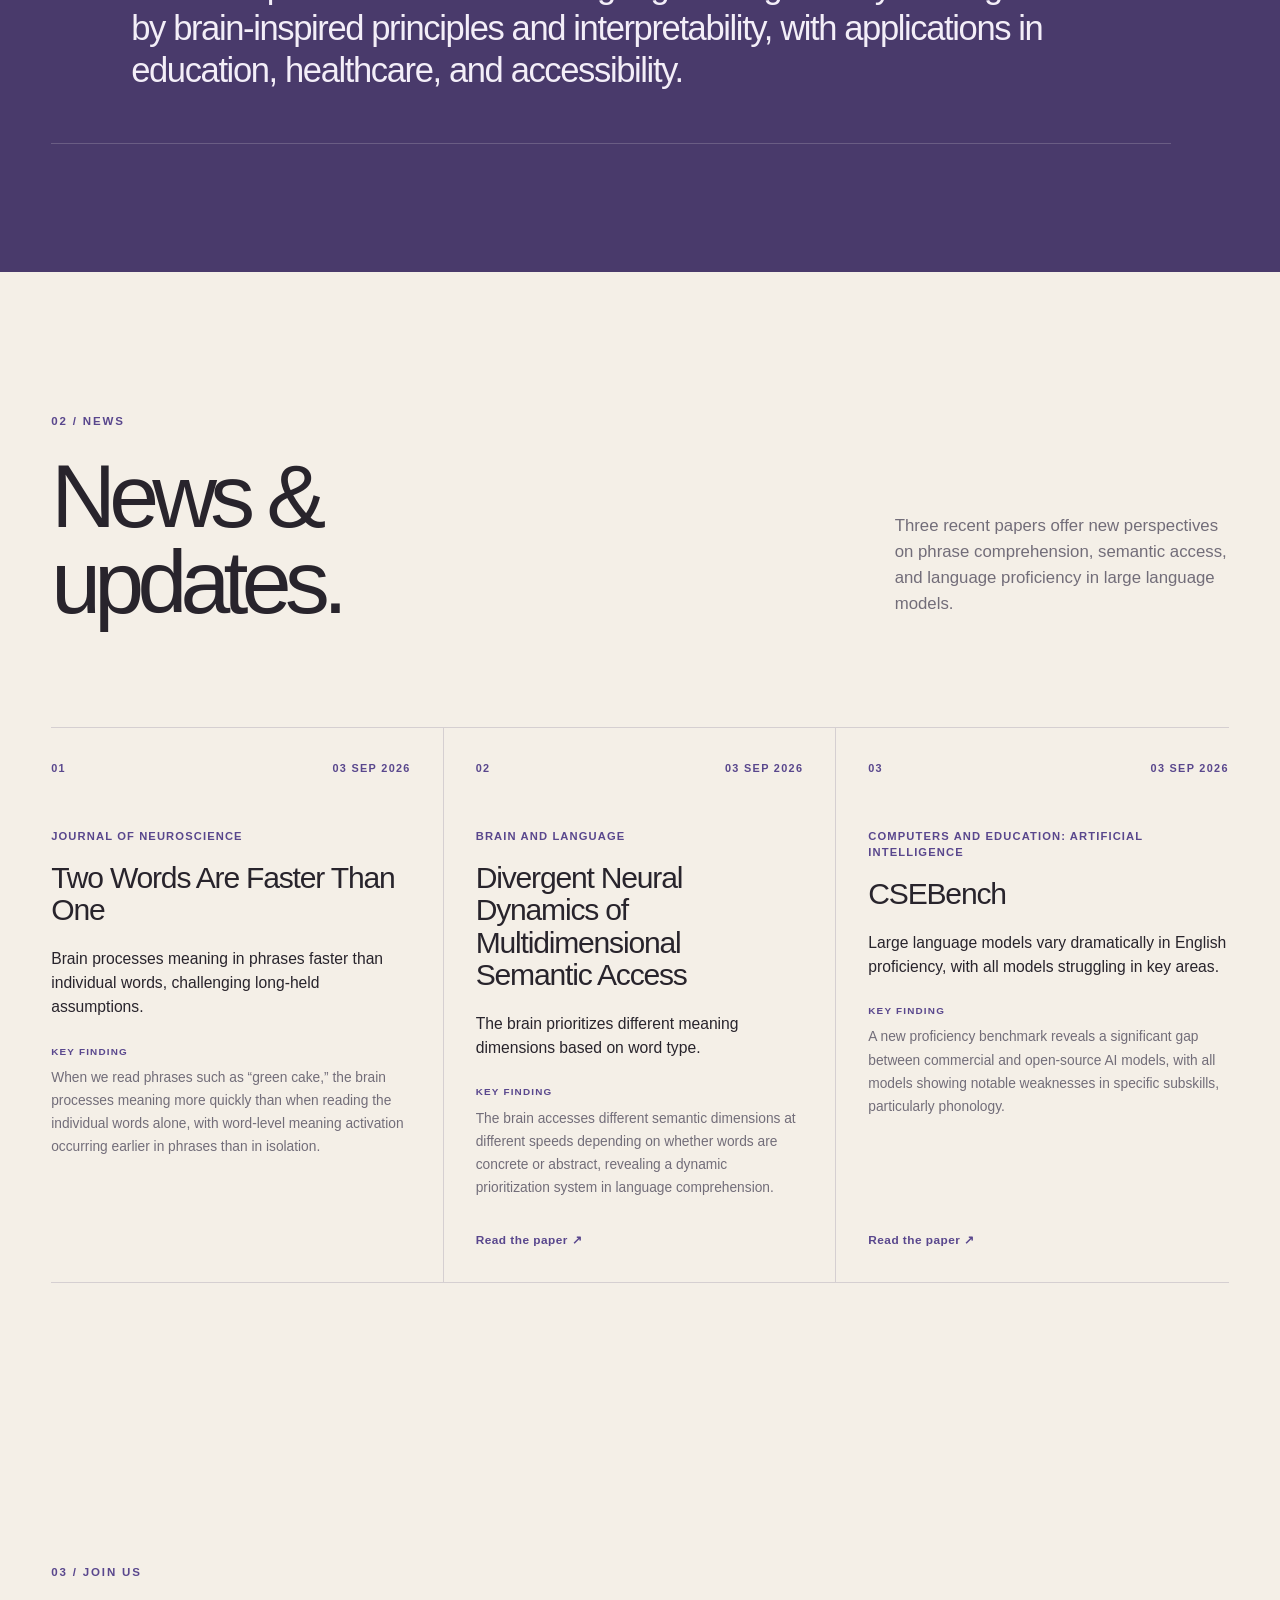
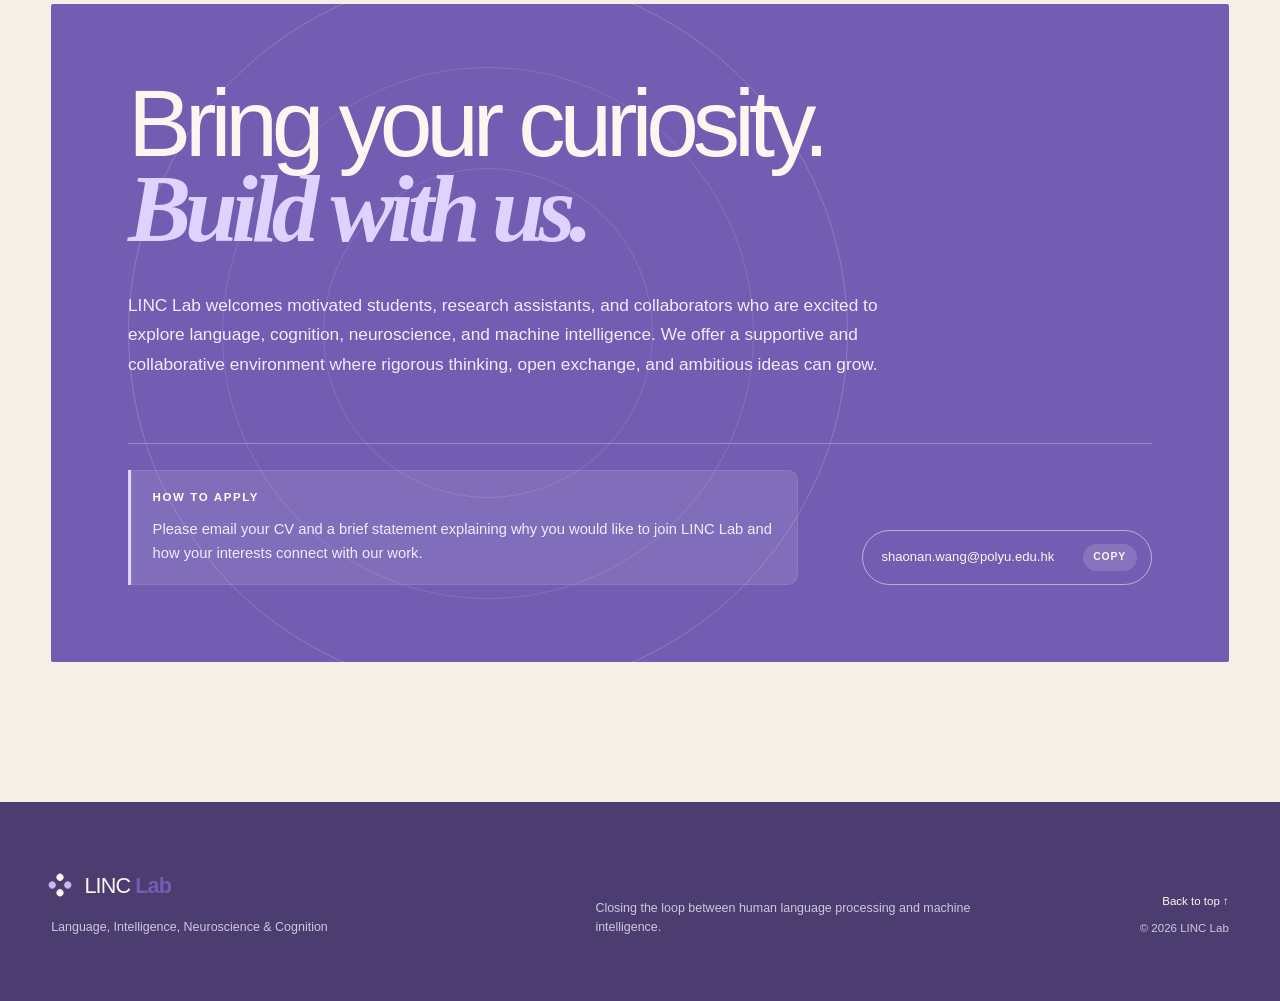
==== commit fcecc8a0: "Update collaborators news publications and teaching" ====
--- a/index.html
+++ b/index.html
@@ -82,11 +82,38 @@
       <section id="news" class="news section-shell" aria-labelledby="news-title">
         <div class="section-heading reveal">
           <div><p class="section-index">02 / News</p><h2 id="news-title">News &amp;<br />updates.</h2></div>
-          <p class="section-summary">Publications, talks, opportunities, and moments from the lab will be collected here.</p>
+          <p class="section-summary">Three recent papers offer new perspectives on phrase comprehension, semantic access, and language proficiency in large language models.</p>
         </div>
-        <div class="news-empty reveal">
-          <span class="news-status">Archive in progress</span>
-          <p>New lab announcements are coming soon.</p>
+        <div class="news-list" aria-label="Recent research news">
+          <article class="news-card reveal">
+            <div class="news-card-top"><span>01</span><time datetime="2026-09-03">03 Sep 2026</time></div>
+            <div class="news-card-body">
+              <p class="news-journal">Journal of Neuroscience</p>
+              <h3>Two Words Are Faster Than One</h3>
+              <p class="news-headline">Brain processes meaning in phrases faster than individual words, challenging long-held assumptions.</p>
+              <p class="news-finding"><strong>Key finding</strong> When we read phrases such as “green cake,” the brain processes meaning more quickly than when reading the individual words alone, with word-level meaning activation occurring earlier in phrases than in isolation.</p>
+            </div>
+          </article>
+          <article class="news-card reveal">
+            <div class="news-card-top"><span>02</span><time datetime="2026-09-03">03 Sep 2026</time></div>
+            <div class="news-card-body">
+              <p class="news-journal">Brain and Language</p>
+              <h3>Divergent Neural Dynamics of Multidimensional Semantic Access</h3>
+              <p class="news-headline">The brain prioritizes different meaning dimensions based on word type.</p>
+              <p class="news-finding"><strong>Key finding</strong> The brain accesses different semantic dimensions at different speeds depending on whether words are concrete or abstract, revealing a dynamic prioritization system in language comprehension.</p>
+              <a class="news-link" href="https://www.sciencedirect.com/science/article/pii/S0093934X26001252?dgcid=author" target="_blank" rel="noopener noreferrer">Read the paper <span aria-hidden="true">↗</span></a>
+            </div>
+          </article>
+          <article class="news-card reveal">
+            <div class="news-card-top"><span>03</span><time datetime="2026-09-03">03 Sep 2026</time></div>
+            <div class="news-card-body">
+              <p class="news-journal">Computers and Education: Artificial Intelligence</p>
+              <h3>CSEBench</h3>
+              <p class="news-headline">Large language models vary dramatically in English proficiency, with all models struggling in key areas.</p>
+              <p class="news-finding"><strong>Key finding</strong> A new proficiency benchmark reveals a significant gap between commercial and open-source AI models, with all models showing notable weaknesses in specific subskills, particularly phonology.</p>
+              <a class="news-link" href="https://www.sciencedirect.com/science/article/pii/S2666920X26001189" target="_blank" rel="noopener noreferrer">Read the paper <span aria-hidden="true">↗</span></a>
+            </div>
+          </article>
         </div>
       </section>
 
--- a/styles.css
+++ b/styles.css
@@ -816,6 +816,31 @@
 }
 
 .news { padding-block: clamp(7rem, 11vw, 11rem); }
+.news-list {
+  display: grid;
+  grid-template-columns: repeat(3, minmax(0, 1fr));
+  border-top: 1px solid var(--line);
+  border-bottom: 1px solid var(--line);
+}
+.news-card {
+  display: flex;
+  min-width: 0;
+  min-height: 480px;
+  flex-direction: column;
+  padding: clamp(1.5rem, 2.5vw, 2.5rem);
+  border-right: 1px solid var(--line);
+}
+.news-card:first-child { padding-left: 0; }
+.news-card:last-child { padding-right: 0; border-right: 0; }
+.news-card-top { display: flex; justify-content: space-between; gap: 1rem; color: var(--terracotta-dark); font-size: 0.68rem; font-weight: 600; letter-spacing: 0.12em; text-transform: uppercase; }
+.news-card-body { display: flex; flex: 1; flex-direction: column; padding-top: clamp(2.5rem, 4vw, 4rem); }
+.news-journal { margin: 0 0 1.1rem; color: var(--terracotta-dark); font-size: 0.7rem; font-weight: 600; letter-spacing: 0.1em; line-height: 1.45; text-transform: uppercase; }
+.news-card h3 { margin: 0; font: 500 clamp(1.55rem, 2.35vw, 2.2rem)/1.08 var(--font-display); letter-spacing: -0.04em; }
+.news-headline { margin: 1.25rem 0 0; color: var(--ink); font-size: 0.98rem; line-height: 1.55; }
+.news-finding { margin: 1.5rem 0 0; color: var(--muted); font-size: 0.86rem; line-height: 1.68; }
+.news-finding strong { display: block; margin-bottom: 0.35rem; color: var(--terracotta-dark); font-size: 0.62rem; letter-spacing: 0.12em; text-transform: uppercase; }
+.news-link { align-self: flex-start; margin-top: auto; padding-top: 2rem; color: var(--terracotta-dark); font-size: 0.74rem; font-weight: 600; letter-spacing: 0.04em; }
+.news-link:hover { color: var(--violet); }
 .news-empty,
 .page-empty {
   display: flex;
@@ -867,6 +892,65 @@
 .page-hero h1 { font-size: clamp(3.8rem, 7.5vw, 7.4rem); }
 .page-hero > p:last-child { max-width: 680px; margin: 2rem auto 0; color: var(--muted); font-size: clamp(1rem, 1.45vw, 1.2rem); }
 .placeholder-section { min-height: 390px; padding-bottom: clamp(7rem, 11vw, 11rem); }
+
+.publications-feed,
+.teaching-feed { padding-bottom: clamp(7rem, 11vw, 11rem); }
+.publication-year,
+.teaching-term {
+  display: grid;
+  grid-template-columns: minmax(150px, 0.25fr) 1fr auto;
+  align-items: end;
+  gap: 2rem;
+  padding-bottom: 2rem;
+  border-bottom: 1px solid var(--line);
+}
+.publication-year p,
+.teaching-term p,
+.teaching-term span { margin: 0; color: var(--terracotta-dark); font-size: 0.68rem; font-weight: 600; letter-spacing: 0.13em; text-transform: uppercase; }
+.publication-year h2,
+.teaching-term h2 { margin: 0; font: 400 clamp(3.5rem, 6vw, 6rem)/0.9 var(--font-display); letter-spacing: -0.06em; }
+.publication-list { margin: 0; padding: 0; list-style: none; }
+.publication-entry {
+  display: grid;
+  grid-template-columns: 2.2rem minmax(0, 1fr);
+  gap: clamp(1.4rem, 3vw, 3rem);
+  align-items: start;
+  padding: clamp(2.15rem, 3.2vw, 3.25rem) clamp(0.2rem, 1vw, 1rem);
+  border-bottom: 1px solid var(--line);
+  transition: background-color 220ms ease;
+}
+.publication-entry:hover { background: rgba(111, 90, 176, 0.035); }
+.publication-number {
+  display: grid;
+  width: 2.1rem;
+  aspect-ratio: 1;
+  place-items: center;
+  border: 1px solid rgba(89, 71, 141, 0.3);
+  border-radius: 50%;
+  color: var(--terracotta-dark);
+  font-size: 0.58rem;
+  font-weight: 600;
+  letter-spacing: 0.08em;
+}
+.course-number { color: var(--terracotta-dark); font-size: 0.7rem; font-weight: 600; letter-spacing: 0.12em; }
+.publication-citation {
+  max-width: 1040px;
+  margin: 0;
+  color: var(--ink);
+  font: 400 clamp(1rem, 1.35vw, 1.24rem)/1.65 var(--font-sans);
+  letter-spacing: -0.008em;
+  text-wrap: pretty;
+}
+
+.teaching-term { grid-template-columns: minmax(150px, 0.25fr) 1fr auto; }
+.teaching-term > span { padding-bottom: 0.45rem; }
+.course-list { display: grid; grid-template-columns: repeat(2, minmax(0, 1fr)); }
+.course-card { display: grid; grid-template-columns: 42px minmax(0, 1fr); gap: clamp(1.25rem, 2.5vw, 2.5rem); min-height: 320px; padding: clamp(2.5rem, 4vw, 4rem); border-bottom: 1px solid var(--line); }
+.course-card:first-child { padding-left: 0; border-right: 1px solid var(--line); }
+.course-card:last-child { padding-right: 0; }
+.course-code { margin: 0 0 1.15rem; color: var(--terracotta-dark); font-size: 0.72rem; font-weight: 600; letter-spacing: 0.12em; text-transform: uppercase; }
+.course-card h3 { max-width: 520px; margin: 0; font: 500 clamp(1.75rem, 3vw, 2.8rem)/1.08 var(--font-display); letter-spacing: -0.045em; }
+.course-semester { margin: 1.5rem 0 0; color: var(--muted); font-size: 0.88rem; }
 
 .people-section { padding-bottom: clamp(7rem, 10vw, 10rem); }
 .people-card-grid { display: grid; grid-template-columns: repeat(3, minmax(0, 1fr)); gap: clamp(1.25rem, 2.4vw, 2.5rem); }
@@ -894,6 +978,7 @@
 .person-card:hover .person-portrait img { transform: scale(1.025); filter: saturate(1); }
 .person-body { display: flex; flex: 1; flex-direction: column; align-items: center; }
 .person-name { display: flex; min-height: 4.5rem; flex-direction: column; align-items: center; justify-content: flex-start; }
+.person-name-single { justify-content: center; }
 .person-body h3 { margin: 0; font: 600 clamp(1.35rem, 2vw, 1.75rem)/1.2 var(--font-display); letter-spacing: -0.035em; }
 .person-body h3 a:hover { color: var(--terracotta-dark); }
 .person-name-zh { margin: 0.45rem 0 0; color: var(--muted); font-size: 0.82rem; font-weight: 400; letter-spacing: 0.08em; line-height: 1; }
@@ -901,7 +986,8 @@
 .person-start { margin: 0.3rem 0 0; color: #8c8792; font-size: 0.78rem; }
 .person-supervision { max-width: 280px; margin: 0.85rem 0 0; color: var(--muted); font-size: 0.75rem; line-height: 1.5; }
 .person-supervision a { color: var(--terracotta-dark); text-decoration: underline; text-decoration-color: rgba(112, 82, 181, 0.28); text-underline-offset: 0.2em; }
-.person-research {
+.person-research,
+.person-affiliation {
   width: 100%;
   min-height: 148px;
   margin: 2rem 0;
@@ -909,13 +995,17 @@
   border-top: 1px solid var(--line);
   border-bottom: 1px solid var(--line);
 }
-.person-research span { color: var(--terracotta-dark); font-size: 0.62rem; font-weight: 600; letter-spacing: 0.13em; text-transform: uppercase; }
-.person-research p { margin: 0.65rem 0 0; color: var(--muted); font-size: 0.88rem; line-height: 1.55; }
+.person-research span,
+.person-affiliation span { color: var(--terracotta-dark); font-size: 0.62rem; font-weight: 600; letter-spacing: 0.13em; text-transform: uppercase; }
+.person-research p,
+.person-affiliation p { margin: 0.65rem 0 0; color: var(--muted); font-size: 0.88rem; line-height: 1.55; }
 .person-profile { margin-top: auto; color: var(--terracotta-dark); font-size: 0.76rem; font-weight: 600; letter-spacing: 0.04em; }
 .person-profile span { padding-left: 0.2rem; }
 .person-profile-muted { color: #9d98a4; }
 .alumni-section,
 .collaborators-section { padding-top: clamp(6rem, 9vw, 9rem); padding-bottom: clamp(7rem, 11vw, 11rem); border-top: 1px solid var(--line); }
+.collaborator-card-grid { margin-top: 1rem; }
+.collaborator-card { min-height: 600px; }
 .subpage-heading { margin-bottom: 3rem; }
 .subpage-heading h2 { font-size: clamp(3.2rem, 6vw, 6rem); }
 .alumni-section .page-empty,
@@ -1343,6 +1433,11 @@
 
 @media (max-width: 900px) {
   .people-card-grid { grid-template-columns: repeat(2, minmax(0, 1fr)); }
+  .news-list { grid-template-columns: 1fr; }
+  .news-card { min-height: 0; padding: 2.5rem 0; border-right: 0; border-bottom: 1px solid var(--line); }
+  .news-card:last-child { border-bottom: 0; }
+  .news-card-body { padding-top: 2.25rem; }
+  .news-link { margin-top: 1.75rem; padding-top: 0; }
 }
 
 @media (max-width: 620px) {
@@ -1357,6 +1452,14 @@
   .page-hero > p:last-child { margin-left: 0; }
   .people-card-grid { grid-template-columns: 1fr; }
   .person-card { min-height: 535px; }
+  .publication-year,
+  .teaching-term { grid-template-columns: 1fr; gap: 0.75rem; align-items: start; }
+  .publication-year h2,
+  .teaching-term h2 { grid-row: 1; }
+  .publication-entry { grid-template-columns: 2rem minmax(0, 1fr); gap: 1rem; padding-inline: 0; }
+  .publication-number { width: 1.9rem; }
+  .course-list { grid-template-columns: 1fr; }
+  .course-card { min-height: 0; padding: 2.5rem 0; border-right: 0 !important; }
   .activities-feed { padding-inline: 0; }
   .activity-entry { padding-inline: var(--pad); }
   .activity-meta { align-items: center; }
